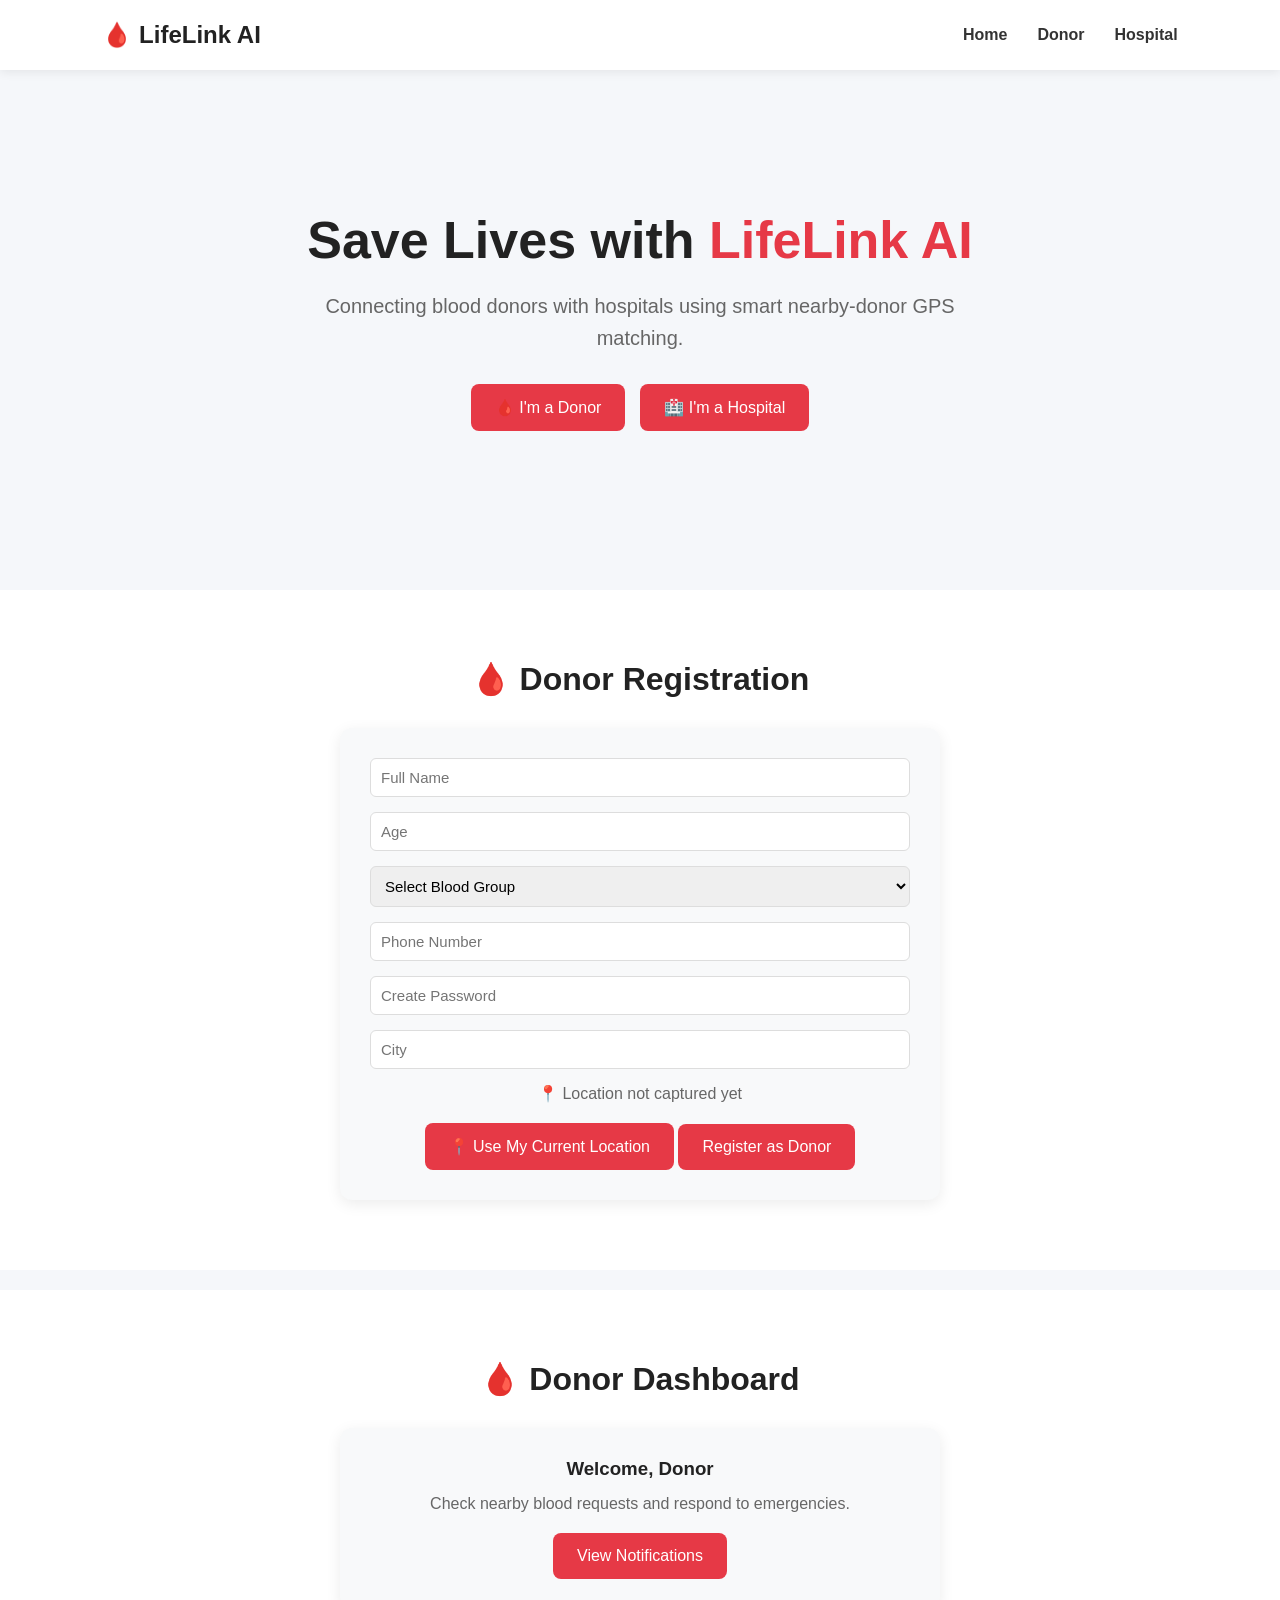
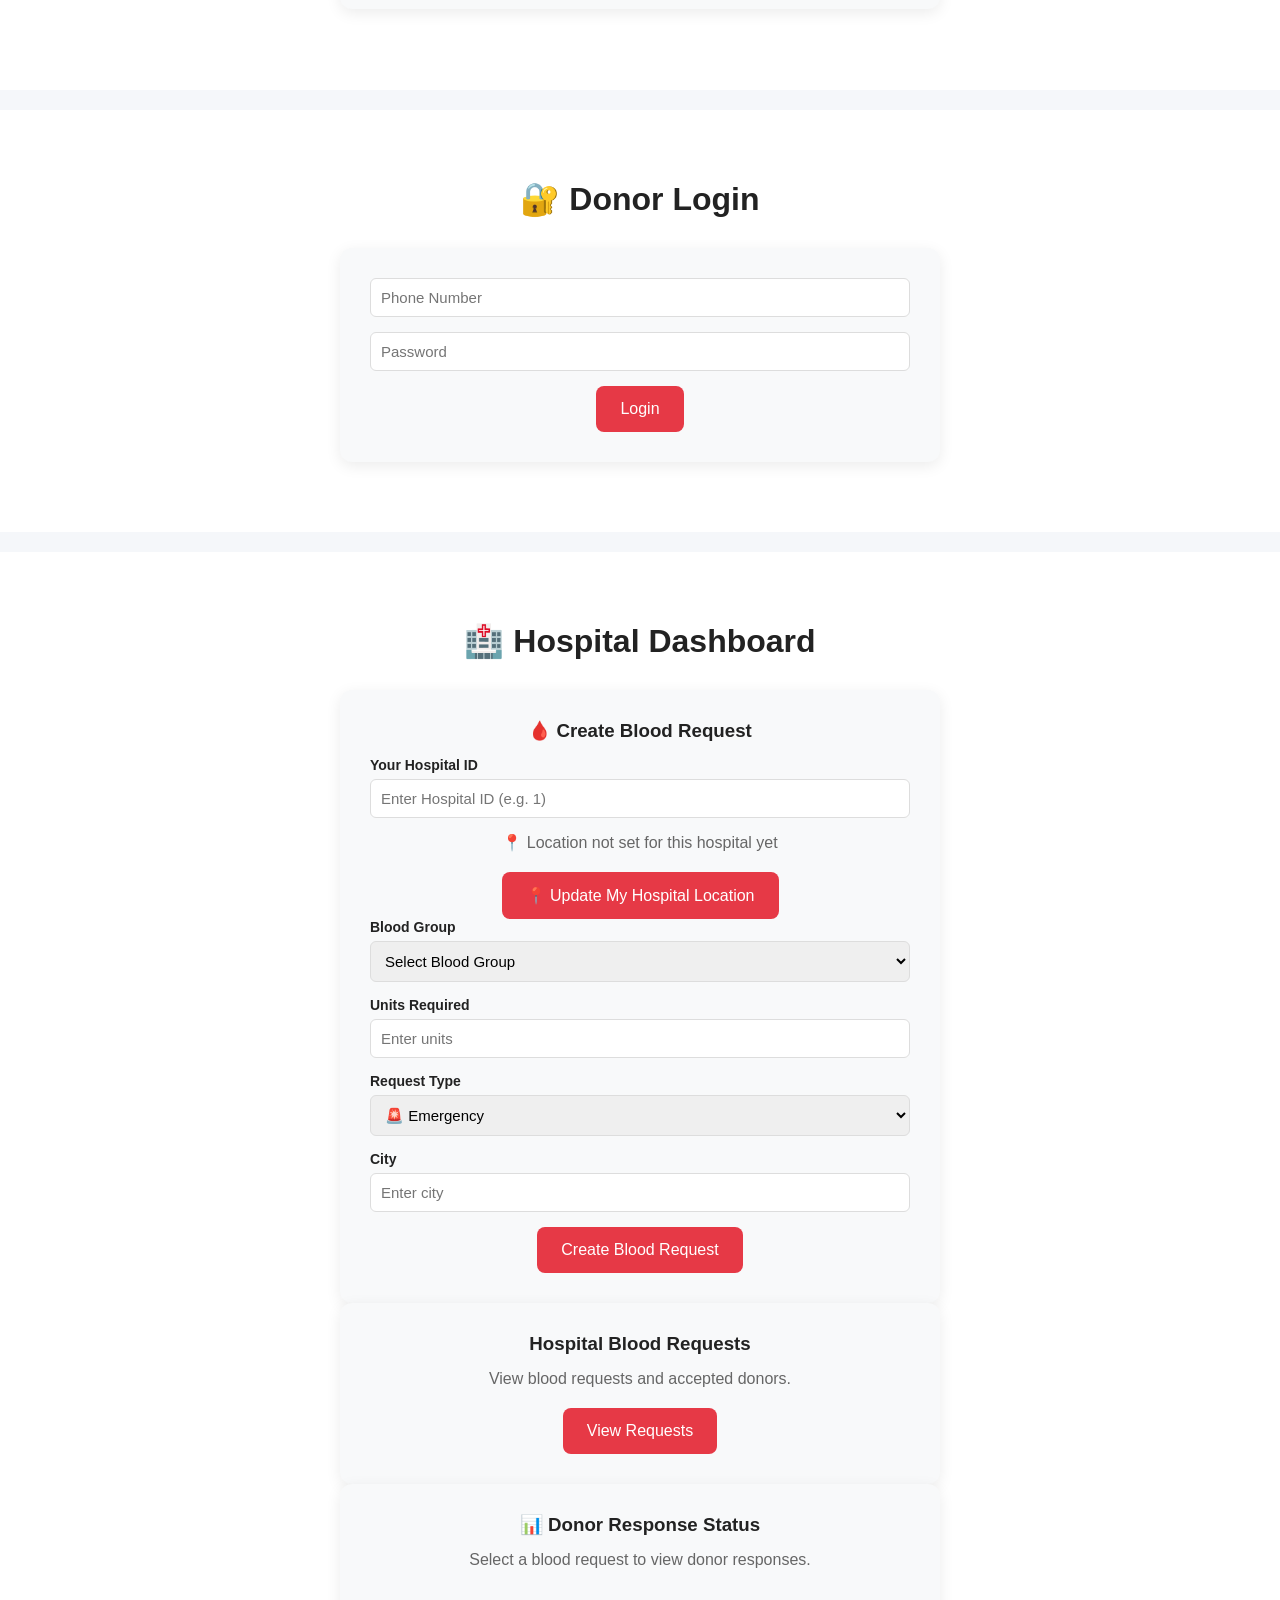
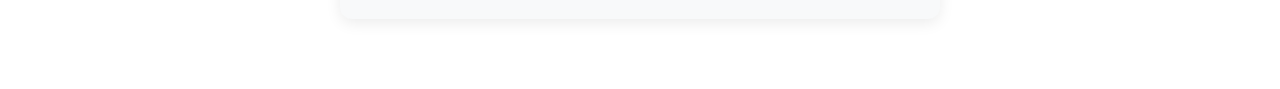
==== frontend/index.html @ 97e9251c "Initial commit - LifeLink AI" ====
<!DOCTYPE html>
<html lang="en">

<head>

    <meta charset="UTF-8">

    <meta
        name="viewport"
        content="width=device-width, initial-scale=1.0"
    >

    <title>LifeLink AI</title>

    <link
        rel="stylesheet"
        href="style.css"
    >

</head>


<body>


<nav class="navbar">

    <div class="logo">
        🩸 LifeLink AI
    </div>

    <div class="nav-links">

        <a href="#home">
            Home
        </a>

        <a href="#donor">
            Donor
        </a>

        <a href="#hospital">
            Hospital
        </a>

    </div>

</nav>


<!-- HOME -->

<section id="home" class="hero">

    <div class="hero-content">

        <h1>
            Save Lives with
            <span>LifeLink AI</span>
        </h1>

        <p>
            Connecting blood donors with hospitals
            using smart nearby-donor GPS matching.
        </p>


        <div class="buttons">

            <button onclick="showDonor()">
                🩸 I'm a Donor
            </button>

            <button onclick="showHospital()">
                🏥 I'm a Hospital
            </button>

        </div>

    </div>

</section>



<!-- DONOR REGISTRATION -->

<section
    id="donor-register"
    class="dashboard"
>

    <h2>
        🩸 Donor Registration
    </h2>


    <div class="card">

        <input
            type="text"
            id="donor-name"
            placeholder="Full Name"
        >


        <input
            type="number"
            id="donor-age"
            placeholder="Age"
        >


        <select id="donor-blood-group">

            <option value="">
                Select Blood Group
            </option>

            <option value="A+">A+</option>
            <option value="A-">A-</option>

            <option value="B+">B+</option>
            <option value="B-">B-</option>

            <option value="O+">O+</option>
            <option value="O-">O-</option>

            <option value="AB+">AB+</option>
            <option value="AB-">AB-</option>

        </select>


        <input
            type="text"
            id="donor-phone"
            placeholder="Phone Number"
        >


        <!-- PASSWORD FIELD -->

        <input
            type="password"
            id="donor-password"
            placeholder="Create Password"
        >


        <input
            type="text"
            id="donor-city"
            placeholder="City"
        >


        <p id="donor-location-status">
            📍 Location not captured yet
        </p>


        <button
            type="button"
            onclick="captureDonorLocation()"
        >
            📍 Use My Current Location
        </button>


        <button onclick="registerDonor()">

            Register as Donor

        </button>

    </div>

</section>



<!-- DONOR DASHBOARD -->

<section
    id="donor"
    class="dashboard"
>

    <h2>
        🩸 Donor Dashboard
    </h2>


    <div class="card">

        <h3>
            Welcome, Donor
        </h3>


        <p>
            Check nearby blood requests
            and respond to emergencies.
        </p>


        <button onclick="getNotifications()">

            View Notifications

        </button>

    </div>


    <div id="donor-notifications"></div>

</section>



<!-- DONOR LOGIN -->

<section
    id="donor-login"
    class="dashboard"
>

    <h2>
        🔐 Donor Login
    </h2>


    <div class="card">

        <input
            type="text"
            id="login-phone"
            placeholder="Phone Number"
        >


        <input
            type="password"
            id="login-password"
            placeholder="Password"
        >


        <button onclick="donorLogin()">

            Login

        </button>

    </div>

</section>



<!-- HOSPITAL -->

<section
    id="hospital"
    class="dashboard"
>

    <h2>
        🏥 Hospital Dashboard
    </h2>


    <!-- CREATE BLOOD REQUEST -->

    <div class="card">

        <h3>
            🩸 Create Blood Request
        </h3>


        <label>
            Your Hospital ID
        </label>


        <input
            type="number"
            id="hospital-id"
            min="1"
            placeholder="Enter Hospital ID (e.g. 1)"
        >


        <p id="hospital-location-status">
            📍 Location not set for this hospital yet
        </p>


        <button
            type="button"
            onclick="updateHospitalLocation()"
        >
            📍 Update My Hospital Location
        </button>


        <label>
            Blood Group
        </label>


        <select id="blood-group">

            <option value="">
                Select Blood Group
            </option>

            <option value="A+">A+</option>
            <option value="A-">A-</option>

            <option value="B+">B+</option>
            <option value="B-">B-</option>

            <option value="AB+">AB+</option>
            <option value="AB-">AB-</option>

            <option value="O+">O+</option>
            <option value="O-">O-</option>

        </select>


        <label>
            Units Required
        </label>


        <input
            type="number"
            id="units-required"
            min="1"
            placeholder="Enter units"
        >
        <label>
            Request Type
        </label>

        <select id="request-type">
            <option value="emergency">🚨 Emergency</option>
            <option value="shortage">🩸 Blood Shortage</option>
        </select>


        <label>
            City
        </label>


        <input
            type="text"
            id="city"
            placeholder="Enter city"
        >


        <button onclick="createBloodRequest()">

            Create Blood Request

        </button>

    </div>



    <!-- EXISTING REQUESTS -->

    <div class="card">

        <h3>
            Hospital Blood Requests
        </h3>


        <p>
            View blood requests and
            accepted donors.
        </p>


        <button onclick="getHospitalRequests()">

            View Requests

        </button>

    </div>


    <div id="hospital-requests"></div>
    <div
    id="hospital-response-status"
    class="card"
   >

    <h3>
        📊 Donor Response Status
    </h3>

    <p id="response-status-message">
        Select a blood request to view donor responses.
    </p>

</div>

</section>



<script src="script.js"></script>

</body>

</html>
---- frontend/style.css ----
* {
    margin: 0;
    padding: 0;
    box-sizing: border-box;
}

body {
    font-family: Arial, sans-serif;
    background: #f5f7fa;
    color: #222;
}


/* Navbar */

.navbar {
    height: 70px;
    background: white;

    display: flex;
    align-items: center;
    justify-content: space-between;

    padding: 0 8%;

    box-shadow: 0 2px 10px rgba(0, 0, 0, 0.08);
}

.logo {
    font-size: 24px;
    font-weight: bold;
}

.nav-links {
    display: flex;
    gap: 30px;
}

.nav-links a {
    text-decoration: none;
    color: #333;
    font-weight: 600;
}


/* Hero */

.hero {
    min-height: 500px;

    display: flex;
    justify-content: center;
    align-items: center;

    text-align: center;

    padding: 40px;
}

.hero-content {
    max-width: 700px;
}

.hero h1 {
    font-size: 52px;
    margin-bottom: 20px;
}

.hero h1 span {
    color: #e63946;
}

.hero p {
    font-size: 20px;
    color: #666;

    line-height: 1.6;

    margin-bottom: 30px;
}


/* Buttons */

.buttons {
    display: flex;
    justify-content: center;
    gap: 15px;
}

button {
    border: none;

    padding: 14px 24px;

    border-radius: 8px;

    font-size: 16px;

    cursor: pointer;

    background: #e63946;
    color: white;
}

button:hover {
    opacity: 0.85;
}


/* Dashboard */

.dashboard {
    padding: 70px 8%;

    min-height: 400px;

    background: white;

    margin-top: 20px;
}

.dashboard h2 {
    text-align: center;

    font-size: 32px;

    margin-bottom: 30px;
}


/* Card */

.card {
    max-width: 600px;

    margin: auto;

    padding: 30px;

    background: #f8f9fa;

    border-radius: 12px;

    box-shadow: 0 4px 15px rgba(0, 0, 0, 0.08);

    text-align: center;
}

.card h3 {
    margin-bottom: 15px;
}

.card p {
    color: #666;

    margin-bottom: 20px;
}

.card label {
    display: block;
    text-align: left;
    font-size: 14px;
    font-weight: 600;
    margin-bottom: 6px;
}

.card input,
.card select {
    width: 100%;
    padding: 10px;
    margin-bottom: 15px;
    border: 1px solid #ddd;
    border-radius: 6px;
    font-size: 15px;
}


/* Responsive */

@media (max-width: 700px) {

    .navbar {
        padding: 0 20px;
    }

    .nav-links {
        gap: 10px;
    }

    .hero h1 {
        font-size: 38px;
    }

    .buttons {
        flex-direction: column;
    }

}
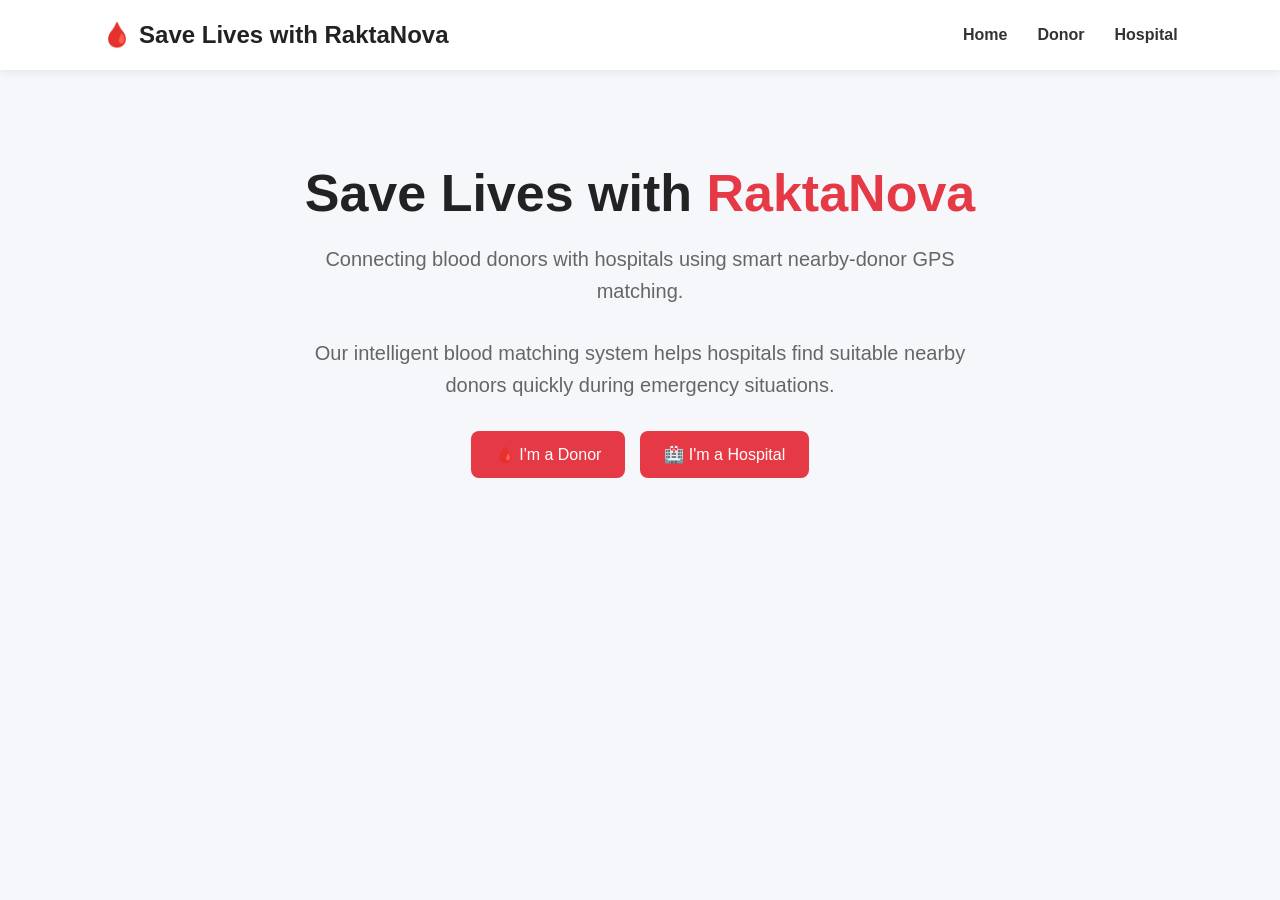
==== commit af339b74: "Update project to RaktaNova" ====
--- a/frontend/index.html
+++ b/frontend/index.html
@@ -10,7 +10,7 @@
         content="width=device-width, initial-scale=1.0"
     >
 
-    <title>LifeLink AI</title>
+    <title>RaktaNova</title>
 
     <link
         rel="stylesheet"
@@ -23,10 +23,14 @@
 <body>
 
 
+<!-- =========================
+     NAVBAR
+========================= -->
+
 <nav class="navbar">
 
     <div class="logo">
-        🩸 LifeLink AI
+        🩸 Save Lives with RaktaNova
     </div>
 
     <div class="nav-links">
@@ -35,11 +39,17 @@
             Home
         </a>
 
-        <a href="#donor">
+        <a
+            href="#"
+            onclick="showDonor(); return false;"
+        >
             Donor
         </a>
 
-        <a href="#hospital">
+        <a
+            href="#"
+            onclick="showHospital(); return false;"
+        >
             Hospital
         </a>
 
@@ -48,15 +58,20 @@
 </nav>
 
 
-<!-- HOME -->
-
-<section id="home" class="hero">
+<!-- =========================
+     HOME
+========================= -->
+
+<section
+    id="home"
+    class="hero"
+>
 
     <div class="hero-content">
 
         <h1>
             Save Lives with
-            <span>LifeLink AI</span>
+            <span>RaktaNova</span>
         </h1>
 
         <p>
@@ -64,14 +79,25 @@
             using smart nearby-donor GPS matching.
         </p>
 
+        <p>
+            Our intelligent blood matching system helps
+            hospitals find suitable nearby donors quickly
+            during emergency situations.
+        </p>
 
         <div class="buttons">
 
-            <button onclick="showDonor()">
+            <button
+                type="button"
+                onclick="showDonor()"
+            >
                 🩸 I'm a Donor
             </button>
 
-            <button onclick="showHospital()">
+            <button
+                type="button"
+                onclick="showHospital()"
+            >
                 🏥 I'm a Hospital
             </button>
 
@@ -82,19 +108,20 @@
 </section>
 
 
-
-<!-- DONOR REGISTRATION -->
+<!-- =========================
+     DONOR REGISTRATION
+========================= -->
 
 <section
     id="donor-register"
     class="dashboard"
+    style="display: none;"
 >
 
     <h2>
         🩸 Donor Registration
     </h2>
 
-
     <div class="card">
 
         <input
@@ -103,14 +130,12 @@
             placeholder="Full Name"
         >
 
-
         <input
             type="number"
             id="donor-age"
             placeholder="Age"
         >
 
-
         <select id="donor-blood-group">
 
             <option value="">
@@ -131,35 +156,28 @@
 
         </select>
 
-
         <input
             type="text"
             id="donor-phone"
             placeholder="Phone Number"
         >
 
-
-        <!-- PASSWORD FIELD -->
-
         <input
             type="password"
             id="donor-password"
             placeholder="Create Password"
         >
 
-
         <input
             type="text"
             id="donor-city"
             placeholder="City"
         >
 
-
         <p id="donor-location-status">
             📍 Location not captured yet
         </p>
 
-
         <button
             type="button"
             onclick="captureDonorLocation()"
@@ -167,11 +185,11 @@
             📍 Use My Current Location
         </button>
 
-
-        <button onclick="registerDonor()">
-
+        <button
+            type="button"
+            onclick="registerDonor()"
+        >
             Register as Donor
-
         </button>
 
     </div>
@@ -179,92 +197,93 @@
 </section>
 
 
-
-<!-- DONOR DASHBOARD -->
+<!-- =========================
+     DONOR LOGIN
+========================= -->
+
+<section
+    id="donor-login"
+    class="dashboard"
+    style="display: none;"
+>
+
+    <h2>
+        🔐 Donor Login
+    </h2>
+
+    <div class="card">
+
+        <input
+            type="text"
+            id="login-phone"
+            placeholder="Phone Number"
+        >
+
+        <input
+            type="password"
+            id="login-password"
+            placeholder="Password"
+        >
+
+        <button
+            type="button"
+            onclick="donorLogin()"
+        >
+            Login
+        </button>
+
+    </div>
+
+</section>
+
+
+<!-- =========================
+     DONOR DASHBOARD
+========================= -->
 
 <section
     id="donor"
     class="dashboard"
+    style="display: none;"
 >
 
     <h2>
         🩸 Donor Dashboard
     </h2>
 
-
     <div class="card">
 
         <h3>
             Welcome, Donor
         </h3>
 
-
         <p>
             Check nearby blood requests
             and respond to emergencies.
         </p>
 
-
-        <button onclick="getNotifications()">
-
+        <button
+            type="button"
+            onclick="getNotifications()"
+        >
             View Notifications
-
-        </button>
-
-    </div>
-
+        </button>
+
+    </div>
 
     <div id="donor-notifications"></div>
 
 </section>
 
 
-
-<!-- DONOR LOGIN -->
-
-<section
-    id="donor-login"
-    class="dashboard"
->
-
-    <h2>
-        🔐 Donor Login
-    </h2>
-
-
-    <div class="card">
-
-        <input
-            type="text"
-            id="login-phone"
-            placeholder="Phone Number"
-        >
-
-
-        <input
-            type="password"
-            id="login-password"
-            placeholder="Password"
-        >
-
-
-        <button onclick="donorLogin()">
-
-            Login
-
-        </button>
-
-    </div>
-
-</section>
-
-
-
-<!-- HOSPITAL -->
+<!-- =========================
+     HOSPITAL DASHBOARD
+========================= -->
 
 <section
     id="hospital"
     class="dashboard"
+    style="display: none;"
 >
 
     <h2>
@@ -280,11 +299,9 @@
             🩸 Create Blood Request
         </h3>
 
-
         <label>
             Your Hospital ID
         </label>
-
 
         <input
             type="number"
@@ -293,25 +310,21 @@
             placeholder="Enter Hospital ID (e.g. 1)"
         >
 
-
         <p id="hospital-location-status">
             📍 Location not set for this hospital yet
         </p>
 
-
         <button
             type="button"
             onclick="updateHospitalLocation()"
         >
             📍 Update My Hospital Location
         </button>
-
 
         <label>
             Blood Group
         </label>
 
-
         <select id="blood-group">
 
             <option value="">
@@ -332,11 +345,9 @@
 
         </select>
 
-
         <label>
             Units Required
         </label>
-
 
         <input
             type="number"
@@ -344,36 +355,41 @@
             min="1"
             placeholder="Enter units"
         >
+
         <label>
             Request Type
         </label>
 
         <select id="request-type">
-            <option value="emergency">🚨 Emergency</option>
-            <option value="shortage">🩸 Blood Shortage</option>
+
+            <option value="emergency">
+                🚨 Emergency
+            </option>
+
+            <option value="shortage">
+                🩸 Blood Shortage
+            </option>
+
         </select>
-
 
         <label>
             City
         </label>
 
-
         <input
             type="text"
             id="city"
             placeholder="Enter city"
         >
 
-
-        <button onclick="createBloodRequest()">
-
+        <button
+            type="button"
+            onclick="createBloodRequest()"
+        >
             Create Blood Request
-
-        </button>
-
-    </div>
-
+        </button>
+
+    </div>
 
 
     <!-- EXISTING REQUESTS -->
@@ -384,41 +400,47 @@
             Hospital Blood Requests
         </h3>
 
-
         <p>
             View blood requests and
             accepted donors.
         </p>
 
-
-        <button onclick="getHospitalRequests()">
-
+        <button
+            type="button"
+            onclick="getHospitalRequests()"
+        >
             View Requests
-
         </button>
 
     </div>
 
 
     <div id="hospital-requests"></div>
+
+
+    <!-- DONOR RESPONSE -->
+
     <div
-    id="hospital-response-status"
-    class="card"
-   >
-
-    <h3>
-        📊 Donor Response Status
-    </h3>
-
-    <p id="response-status-message">
-        Select a blood request to view donor responses.
-    </p>
-
-</div>
+        id="hospital-response-status"
+        class="card"
+    >
+
+        <h3>
+            📊 Donor Response Status
+        </h3>
+
+        <p id="response-status-message">
+            Select a blood request to view donor responses.
+        </p>
+
+    </div>
 
 </section>
 
 
+<!-- =========================
+     JAVASCRIPT
+========================= -->
 
 <script src="script.js"></script>
 
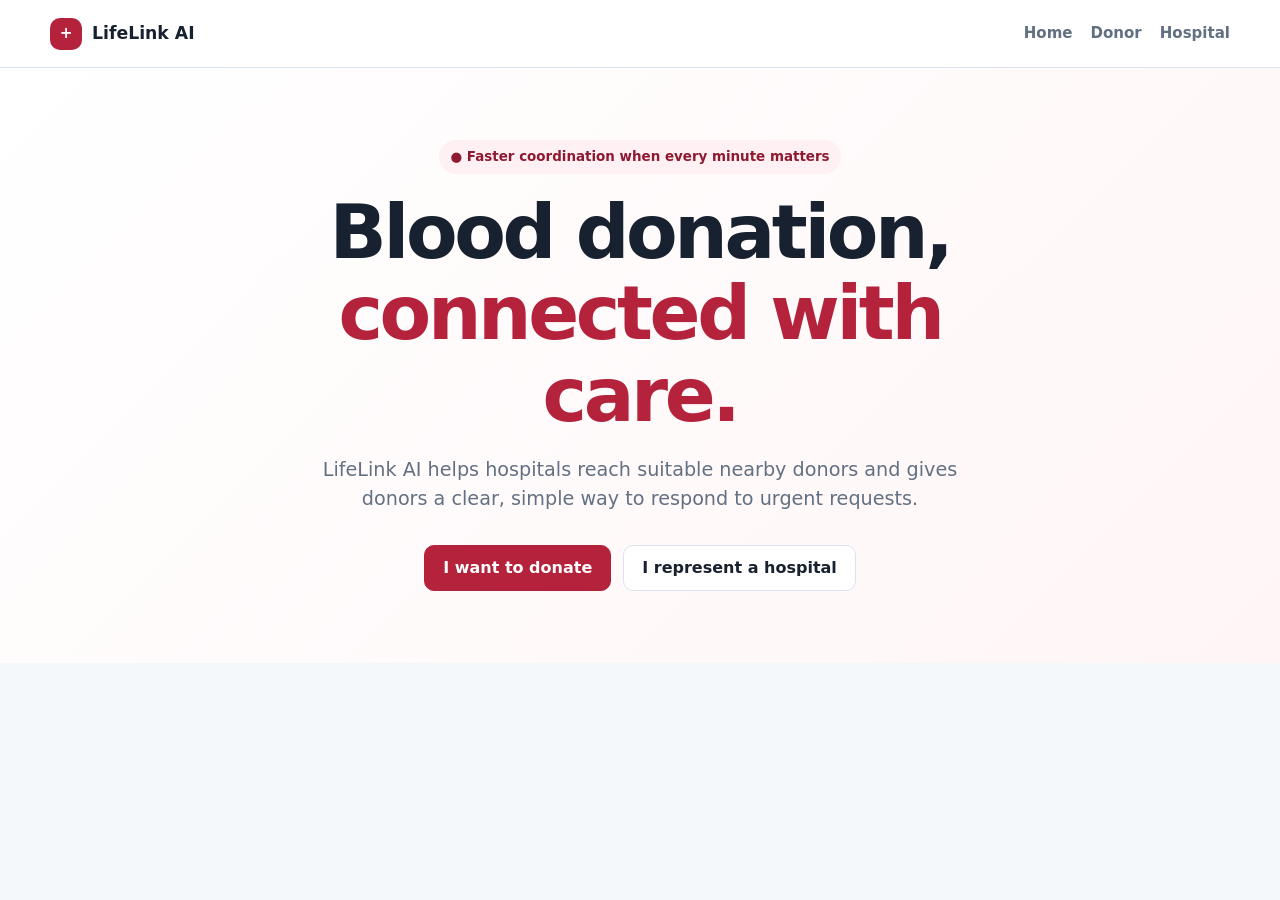
==== commit 7d3a04c4: "Redesign LifeLink frontend experience" ====
--- a/frontend/index.html
+++ b/frontend/index.html
@@ -1,449 +1,16 @@
-<!DOCTYPE html>
+<!doctype html>
 <html lang="en">
+<head><meta charset="UTF-8"><meta name="viewport" content="width=device-width, initial-scale=1.0"><title>LifeLink AI | Blood donor coordination</title><link rel="stylesheet" href="style.css"></head>
+<body>
+<nav class="navbar"><a class="logo" href="#home"><span class="brand-mark">+</span> LifeLink AI</a><div class="nav-links"><a href="#home">Home</a><a href="donor-login.html">Donor</a><a href="hospital-login.html">Hospital</a></div></nav>
+<main>
+<section id="home" class="hero"><div class="hero-content"><div class="eyebrow">● Faster coordination when every minute matters</div><h1>Blood donation, <span>connected with care.</span></h1><p>LifeLink AI helps hospitals reach suitable nearby donors and gives donors a clear, simple way to respond to urgent requests.</p><div class="buttons"><a href="donor-signup.html"><button type="button">I want to donate</button></a><a href="hospital-signup.html"><button type="button" class="button-secondary">I represent a hospital</button></a></div></div></section>
 
-<head>
+<section id="donor-register" class="dashboard" style="display:none"><div class="page-heading"><div class="eyebrow">Donor account</div><h2>Register as a donor</h2></div><div class="card"><div class="field-row"><div class="field"><label for="donor-name">Full name</label><input id="donor-name" type="text" placeholder="Enter your full name"></div><div class="field"><label for="donor-age">Age</label><input id="donor-age" type="number" placeholder="Enter your age"></div></div><div class="field-row"><div class="field"><label for="donor-blood-group">Blood group</label><select id="donor-blood-group"><option value="">Select blood group</option><option>A+</option><option>A-</option><option>B+</option><option>B-</option><option>AB+</option><option>AB-</option><option>O+</option><option>O-</option></select></div><div class="field"><label for="donor-phone">Phone number</label><input id="donor-phone" type="tel" placeholder="Enter phone number"></div></div><div class="field-row"><div class="field"><label for="donor-password">Password</label><input id="donor-password" type="password" placeholder="Create password"></div><div class="field"><label for="donor-city">City</label><input id="donor-city" type="text" placeholder="Enter city"></div></div><div class="location-box"><p id="donor-location-status">Location not captured yet.</p><button type="button" class="secondary" onclick="captureDonorLocation()">Use my current location</button></div><div class="form-actions"><button type="button" onclick="registerDonor()">Create donor account</button></div></div></section>
 
-    <meta charset="UTF-8">
+<section id="donor-login" class="dashboard" style="display:none"><div class="page-heading"><h2>Donor sign in</h2></div><div class="card"><label for="login-phone">Phone number</label><input id="login-phone" type="tel" placeholder="Enter phone number"><label for="login-password">Password</label><input id="login-password" type="password" placeholder="Enter password"><div class="form-actions"><button type="button" onclick="donorLogin()">Sign in</button></div></div></section>
 
-    <meta
-        name="viewport"
-        content="width=device-width, initial-scale=1.0"
-    >
+<section id="donor" class="dashboard" style="display:none"><div class="page-heading"><div class="eyebrow">Donor home</div><h2>Nearby blood requests</h2><p>Review requests and choose how you can help.</p></div><div class="card"><h3>Ready when a request arrives</h3><p>Keep notifications enabled to see nearby blood requests promptly.</p><div class="form-actions"><button type="button" onclick="getNotifications()">View requests</button></div></div><div id="donor-notifications"></div></section>
 
-    <title>RaktaNova</title>
-
-    <link
-        rel="stylesheet"
-        href="style.css"
-    >
-
-</head>
-
-
-<body>
-
-
-<!-- =========================
-     NAVBAR
-========================= -->
-
-<nav class="navbar">
-
-    <div class="logo">
-        🩸 Save Lives with RaktaNova
-    </div>
-
-    <div class="nav-links">
-
-        <a href="#home">
-            Home
-        </a>
-
-        <a
-            href="#"
-            onclick="showDonor(); return false;"
-        >
-            Donor
-        </a>
-
-        <a
-            href="#"
-            onclick="showHospital(); return false;"
-        >
-            Hospital
-        </a>
-
-    </div>
-
-</nav>
-
-
-<!-- =========================
-     HOME
-========================= -->
-
-<section
-    id="home"
-    class="hero"
->
-
-    <div class="hero-content">
-
-        <h1>
-            Save Lives with
-            <span>RaktaNova</span>
-        </h1>
-
-        <p>
-            Connecting blood donors with hospitals
-            using smart nearby-donor GPS matching.
-        </p>
-
-        <p>
-            Our intelligent blood matching system helps
-            hospitals find suitable nearby donors quickly
-            during emergency situations.
-        </p>
-
-        <div class="buttons">
-
-            <button
-                type="button"
-                onclick="showDonor()"
-            >
-                🩸 I'm a Donor
-            </button>
-
-            <button
-                type="button"
-                onclick="showHospital()"
-            >
-                🏥 I'm a Hospital
-            </button>
-
-        </div>
-
-    </div>
-
-</section>
-
-
-<!-- =========================
-     DONOR REGISTRATION
-========================= -->
-
-<section
-    id="donor-register"
-    class="dashboard"
-    style="display: none;"
->
-
-    <h2>
-        🩸 Donor Registration
-    </h2>
-
-    <div class="card">
-
-        <input
-            type="text"
-            id="donor-name"
-            placeholder="Full Name"
-        >
-
-        <input
-            type="number"
-            id="donor-age"
-            placeholder="Age"
-        >
-
-        <select id="donor-blood-group">
-
-            <option value="">
-                Select Blood Group
-            </option>
-
-            <option value="A+">A+</option>
-            <option value="A-">A-</option>
-
-            <option value="B+">B+</option>
-            <option value="B-">B-</option>
-
-            <option value="O+">O+</option>
-            <option value="O-">O-</option>
-
-            <option value="AB+">AB+</option>
-            <option value="AB-">AB-</option>
-
-        </select>
-
-        <input
-            type="text"
-            id="donor-phone"
-            placeholder="Phone Number"
-        >
-
-        <input
-            type="password"
-            id="donor-password"
-            placeholder="Create Password"
-        >
-
-        <input
-            type="text"
-            id="donor-city"
-            placeholder="City"
-        >
-
-        <p id="donor-location-status">
-            📍 Location not captured yet
-        </p>
-
-        <button
-            type="button"
-            onclick="captureDonorLocation()"
-        >
-            📍 Use My Current Location
-        </button>
-
-        <button
-            type="button"
-            onclick="registerDonor()"
-        >
-            Register as Donor
-        </button>
-
-    </div>
-
-</section>
-
-
-<!-- =========================
-     DONOR LOGIN
-========================= -->
-
-<section
-    id="donor-login"
-    class="dashboard"
-    style="display: none;"
->
-
-    <h2>
-        🔐 Donor Login
-    </h2>
-
-    <div class="card">
-
-        <input
-            type="text"
-            id="login-phone"
-            placeholder="Phone Number"
-        >
-
-        <input
-            type="password"
-            id="login-password"
-            placeholder="Password"
-        >
-
-        <button
-            type="button"
-            onclick="donorLogin()"
-        >
-            Login
-        </button>
-
-    </div>
-
-</section>
-
-
-<!-- =========================
-     DONOR DASHBOARD
-========================= -->
-
-<section
-    id="donor"
-    class="dashboard"
-    style="display: none;"
->
-
-    <h2>
-        🩸 Donor Dashboard
-    </h2>
-
-    <div class="card">
-
-        <h3>
-            Welcome, Donor
-        </h3>
-
-        <p>
-            Check nearby blood requests
-            and respond to emergencies.
-        </p>
-
-        <button
-            type="button"
-            onclick="getNotifications()"
-        >
-            View Notifications
-        </button>
-
-    </div>
-
-    <div id="donor-notifications"></div>
-
-</section>
-
-
-<!-- =========================
-     HOSPITAL DASHBOARD
-========================= -->
-
-<section
-    id="hospital"
-    class="dashboard"
-    style="display: none;"
->
-
-    <h2>
-        🏥 Hospital Dashboard
-    </h2>
-
-
-    <!-- CREATE BLOOD REQUEST -->
-
-    <div class="card">
-
-        <h3>
-            🩸 Create Blood Request
-        </h3>
-
-        <label>
-            Your Hospital ID
-        </label>
-
-        <input
-            type="number"
-            id="hospital-id"
-            min="1"
-            placeholder="Enter Hospital ID (e.g. 1)"
-        >
-
-        <p id="hospital-location-status">
-            📍 Location not set for this hospital yet
-        </p>
-
-        <button
-            type="button"
-            onclick="updateHospitalLocation()"
-        >
-            📍 Update My Hospital Location
-        </button>
-
-        <label>
-            Blood Group
-        </label>
-
-        <select id="blood-group">
-
-            <option value="">
-                Select Blood Group
-            </option>
-
-            <option value="A+">A+</option>
-            <option value="A-">A-</option>
-
-            <option value="B+">B+</option>
-            <option value="B-">B-</option>
-
-            <option value="AB+">AB+</option>
-            <option value="AB-">AB-</option>
-
-            <option value="O+">O+</option>
-            <option value="O-">O-</option>
-
-        </select>
-
-        <label>
-            Units Required
-        </label>
-
-        <input
-            type="number"
-            id="units-required"
-            min="1"
-            placeholder="Enter units"
-        >
-
-        <label>
-            Request Type
-        </label>
-
-        <select id="request-type">
-
-            <option value="emergency">
-                🚨 Emergency
-            </option>
-
-            <option value="shortage">
-                🩸 Blood Shortage
-            </option>
-
-        </select>
-
-        <label>
-            City
-        </label>
-
-        <input
-            type="text"
-            id="city"
-            placeholder="Enter city"
-        >
-
-        <button
-            type="button"
-            onclick="createBloodRequest()"
-        >
-            Create Blood Request
-        </button>
-
-    </div>
-
-
-    <!-- EXISTING REQUESTS -->
-
-    <div class="card">
-
-        <h3>
-            Hospital Blood Requests
-        </h3>
-
-        <p>
-            View blood requests and
-            accepted donors.
-        </p>
-
-        <button
-            type="button"
-            onclick="getHospitalRequests()"
-        >
-            View Requests
-        </button>
-
-    </div>
-
-
-    <div id="hospital-requests"></div>
-
-
-    <!-- DONOR RESPONSE -->
-
-    <div
-        id="hospital-response-status"
-        class="card"
-    >
-
-        <h3>
-            📊 Donor Response Status
-        </h3>
-
-        <p id="response-status-message">
-            Select a blood request to view donor responses.
-        </p>
-
-    </div>
-
-</section>
-
-
-<!-- =========================
-     JAVASCRIPT
-========================= -->
-
-<script src="script.js"></script>
-
-</body>
-
-</html>+<section id="hospital" class="dashboard" style="display:none"><div class="page-heading"><div class="eyebrow">Hospital workspace</div><h2>Create a blood request</h2></div><div class="dashboard-shell"><div class="card"><label for="hospital-id">Hospital ID</label><input id="hospital-id" type="number" min="1" placeholder="Enter hospital ID"><div id="hospital-location-status" class="location-status">Location not set for this hospital yet.</div><button type="button" class="secondary" onclick="updateHospitalLocation()">Update hospital location</button><label for="blood-group">Blood group</label><select id="blood-group"><option value="">Select blood group</option><option>A+</option><option>A-</option><option>B+</option><option>B-</option><option>AB+</option><option>AB-</option><option>O+</option><option>O-</option></select><label for="units-required">Units required</label><input id="units-required" type="number" min="1" placeholder="Enter units"><label for="request-type">Request type</label><select id="request-type"><option value="emergency">Emergency</option><option value="shortage">Blood shortage</option></select><label for="city">City</label><input id="city" type="text" placeholder="Enter city"><div class="form-actions"><button type="button" onclick="createBloodRequest()">Create blood request</button></div></div><aside><div class="card"><span class="status-pill">REQUEST TRACKING</span><h3>View active requests</h3><p>Review request status and donor responses.</p><button type="button" class="secondary" onclick="getHospitalRequests()">View blood requests</button></div><div id="hospital-response-status" class="card"><h3>Donor responses</h3><p id="response-status-message">Select a blood request to view donor responses.</p></div></aside></div><div id="hospital-requests"></div></section>
+</main><script src="script.js"></script></body></html>
--- a/frontend/style.css
+++ b/frontend/style.css
@@ -1,199 +1,44 @@
-* {
-    margin: 0;
-    padding: 0;
-    box-sizing: border-box;
+:root {
+    --ink: #18212f; --muted: #627083; --surface: #fff; --canvas: #f5f8fb;
+    --line: #dbe4ec; --primary: #b4233b; --primary-dark: #8f1930;
+    --primary-soft: #fff1f3; --success: #13795b; --success-soft: #e9f8f1;
+    --shadow: 0 12px 32px rgba(24,33,47,.08); --radius: 16px;
 }
-
-body {
-    font-family: Arial, sans-serif;
-    background: #f5f7fa;
-    color: #222;
-}
-
-
-/* Navbar */
-
-.navbar {
-    height: 70px;
-    background: white;
-
-    display: flex;
-    align-items: center;
-    justify-content: space-between;
-
-    padding: 0 8%;
-
-    box-shadow: 0 2px 10px rgba(0, 0, 0, 0.08);
-}
-
-.logo {
-    font-size: 24px;
-    font-weight: bold;
-}
-
-.nav-links {
-    display: flex;
-    gap: 30px;
-}
-
-.nav-links a {
-    text-decoration: none;
-    color: #333;
-    font-weight: 600;
-}
-
-
-/* Hero */
-
-.hero {
-    min-height: 500px;
-
-    display: flex;
-    justify-content: center;
-    align-items: center;
-
-    text-align: center;
-
-    padding: 40px;
-}
-
-.hero-content {
-    max-width: 700px;
-}
-
-.hero h1 {
-    font-size: 52px;
-    margin-bottom: 20px;
-}
-
-.hero h1 span {
-    color: #e63946;
-}
-
-.hero p {
-    font-size: 20px;
-    color: #666;
-
-    line-height: 1.6;
-
-    margin-bottom: 30px;
-}
-
-
-/* Buttons */
-
-.buttons {
-    display: flex;
-    justify-content: center;
-    gap: 15px;
-}
-
-button {
-    border: none;
-
-    padding: 14px 24px;
-
-    border-radius: 8px;
-
-    font-size: 16px;
-
-    cursor: pointer;
-
-    background: #e63946;
-    color: white;
-}
-
-button:hover {
-    opacity: 0.85;
-}
-
-
-/* Dashboard */
-
-.dashboard {
-    padding: 70px 8%;
-
-    min-height: 400px;
-
-    background: white;
-
-    margin-top: 20px;
-}
-
-.dashboard h2 {
-    text-align: center;
-
-    font-size: 32px;
-
-    margin-bottom: 30px;
-}
-
-
-/* Card */
-
-.card {
-    max-width: 600px;
-
-    margin: auto;
-
-    padding: 30px;
-
-    background: #f8f9fa;
-
-    border-radius: 12px;
-
-    box-shadow: 0 4px 15px rgba(0, 0, 0, 0.08);
-
-    text-align: center;
-}
-
-.card h3 {
-    margin-bottom: 15px;
-}
-
-.card p {
-    color: #666;
-
-    margin-bottom: 20px;
-}
-
-.card label {
-    display: block;
-    text-align: left;
-    font-size: 14px;
-    font-weight: 600;
-    margin-bottom: 6px;
-}
-
-.card input,
-.card select {
-    width: 100%;
-    padding: 10px;
-    margin-bottom: 15px;
-    border: 1px solid #ddd;
-    border-radius: 6px;
-    font-size: 15px;
-}
-
-
-/* Responsive */
-
-@media (max-width: 700px) {
-
-    .navbar {
-        padding: 0 20px;
-    }
-
-    .nav-links {
-        gap: 10px;
-    }
-
-    .hero h1 {
-        font-size: 38px;
-    }
-
-    .buttons {
-        flex-direction: column;
-    }
-
-}+* { box-sizing: border-box; }
+html { scroll-behavior: smooth; }
+body { margin: 0; min-width: 320px; font-family: Inter,ui-sans-serif,system-ui,-apple-system,"Segoe UI",sans-serif; color: var(--ink); background: var(--canvas); line-height: 1.5; }
+a { color: var(--primary); }
+button,input,select,textarea { font: inherit; }
+button { min-height: 44px; border: 1px solid var(--primary); border-radius: 10px; padding: 10px 18px; cursor: pointer; font-weight: 700; color: #fff; background: var(--primary); transition: background .18s ease,transform .18s ease; }
+button:hover { background: var(--primary-dark); border-color: var(--primary-dark); }
+button:active { transform: translateY(1px); }
+button:focus-visible,a:focus-visible,input:focus-visible,select:focus-visible,textarea:focus-visible { outline: 3px solid rgba(180,35,59,.28); outline-offset: 2px; }
+.navbar { min-height: 68px; padding: 12px max(20px,calc((100% - 1180px)/2)); display: flex; align-items: center; justify-content: space-between; gap: 20px; background: rgba(255,255,255,.96); border-bottom: 1px solid var(--line); }
+.logo { display: flex; align-items: center; gap: 10px; color: var(--ink); font-size: 1.08rem; font-weight: 800; text-decoration: none; }
+.brand-mark { display: inline-grid; place-items: center; width: 32px; height: 32px; border-radius: 10px; color: #fff; background: var(--primary); font-size: .95rem; }
+.nav-links { display: flex; align-items: center; gap: 18px; }
+.nav-links a { color: var(--muted); font-size: .94rem; font-weight: 700; text-decoration: none; }
+.nav-links a:hover { color: var(--primary); }
+.hero { min-height: 560px; display: grid; place-items: center; padding: 72px 24px; background: linear-gradient(135deg,#fff 0%,#fff5f6 100%); }
+.hero-content { width: min(100%,820px); text-align: center; }
+.eyebrow { display: inline-flex; gap: 8px; margin-bottom: 18px; padding: 7px 11px; border-radius: 99px; color: var(--primary-dark); background: var(--primary-soft); font-size: .84rem; font-weight: 800; }
+.hero h1,.page-heading h1,.page-heading h2 { margin: 0; letter-spacing: -.045em; line-height: 1.08; }
+.hero h1 { font-size: clamp(2.45rem,7vw,4.7rem); }.hero h1 span { color: var(--primary); }
+.hero p { max-width: 650px; margin: 20px auto 0; color: var(--muted); font-size: clamp(1rem,2.2vw,1.2rem); }
+.buttons,.action-row { display: flex; flex-wrap: wrap; gap: 12px; }.buttons { justify-content: center; margin-top: 32px; }
+.button-secondary,button.secondary { color: var(--ink); border-color: var(--line); background: #fff; }.button-secondary:hover,button.secondary:hover { background: #f4f7fa; border-color: #c6d1dc; }
+.dashboard,.dashboard-page,.auth-page { width: min(100%,1180px); margin: 0 auto; padding: 48px 24px 80px; }
+.auth-page { min-height: calc(100vh - 68px); display: grid; place-items: start center; padding-top: 64px; }.auth-wrap { width: min(100%,620px); }
+.page-heading,.dashboard-title,.page-title { margin-bottom: 28px; }.page-heading h1,.page-heading h2,.dashboard-title h2,.page-title h2 { font-size: clamp(2rem,4vw,2.85rem); }
+.page-heading p,.dashboard-title p,.page-title p { max-width: 660px; margin: 10px 0 0; color: var(--muted); }.page-title { text-align: center; }.page-title p { margin-left: auto; margin-right: auto; }
+.card,.auth-card,.profile-card,.feature-card { padding: clamp(20px,4vw,32px); border: 1px solid var(--line); border-radius: var(--radius); background: var(--surface); box-shadow: var(--shadow); }
+.card { max-width: 760px; margin: 20px auto; }.card h3,.auth-card h3,.feature-card h3 { margin: 0 0 8px; font-size: 1.25rem; }.card>p,.auth-card>p,.feature-card>p,.subtitle { color: var(--muted); }.auth-card h3,.auth-card .subtitle { text-align: center; }
+.field { margin-bottom: 18px; }.field-row { display: grid; grid-template-columns: repeat(2,minmax(0,1fr)); gap: 0 16px; }
+label { display: block; margin: 16px 0 7px; color: #344154; font-size: .9rem; font-weight: 750; }.field label { margin-top: 0; }
+input,select,textarea { width: 100%; min-height: 46px; padding: 11px 12px; border: 1px solid #bdcad5; border-radius: 9px; color: var(--ink); background: #fff; }textarea { min-height: 94px; resize: vertical; }input::placeholder,textarea::placeholder { color: #8290a0; }input:focus,select:focus,textarea:focus { border-color: var(--primary); outline: 0; box-shadow: 0 0 0 3px rgba(180,35,59,.12); }
+.form-actions { display: flex; gap: 12px; margin-top: 24px; }.form-actions button { flex: 1; }.message { min-height: 24px; margin-top: 16px; text-align: center; font-size: .94rem; font-weight: 700; }.auth-footer { margin-top: 22px; text-align: center; color: var(--muted); }
+.location-box,.location-status,.notice { margin: 20px 0; padding: 14px; border: 1px solid #f4c6ce; border-radius: 11px; color: #6e2735; background: var(--primary-soft); }.location-box p { margin: 0 0 12px; }
+.profile-grid,.notification-meta { display: grid; grid-template-columns: repeat(2,minmax(0,1fr)); gap: 12px; }.info-box,.notification-meta div { padding: 13px; border: 1px solid var(--line); border-radius: 11px; background: #f9fbfc; }.info-box small { display: block; margin-bottom: 4px; color: var(--muted); font-weight: 650; }.profile-head { display: flex; align-items: center; gap: 14px; margin-bottom: 20px; }.avatar { display: grid; place-items: center; flex: 0 0 auto; width: 56px; height: 56px; border-radius: 50%; color: var(--primary); background: var(--primary-soft); font-size: 1.4rem; }.profile-head h3,.profile-head p { margin: 0; }.profile-head p { color: var(--muted); }.feature-card { margin-top: 18px; }.feature-card>p { margin-top: 0; }
+.notification-card { margin: 14px 0; padding: 18px; border: 1px solid var(--line); border-left: 4px solid var(--primary); border-radius: 12px; background: #fff; box-shadow: 0 4px 14px rgba(24,33,47,.05); }.notification-card h3 { margin-top: 0; }.notification-actions { display: flex; gap: 10px; }.notification-actions button { flex: 1; }.empty-state { padding: 22px; border: 1px dashed #bdcad5; border-radius: 12px; text-align: center; color: var(--muted); background: #fff; }
+.dashboard-shell { display: grid; grid-template-columns: minmax(0,1.2fr) minmax(300px,.8fr); gap: 20px; align-items: start; }.dashboard-shell .card { max-width: none; margin: 0 0 20px; }.status-pill { display: inline-flex; padding: 5px 9px; border-radius: 99px; color: var(--success); background: var(--success-soft); font-size: .78rem; font-weight: 800; }.logout-btn { color: var(--ink)!important; background: #fff!important; border-color: var(--line)!important; }
+@media (max-width:720px) { .navbar { padding: 12px 18px; }.nav-links { gap: 12px; }.nav-links a { font-size: .86rem; }.hero { min-height: 500px; padding: 56px 20px; }.buttons,.buttons button,.action-row button,.form-actions { width: 100%; }.dashboard,.dashboard-page,.auth-page { padding: 32px 16px 56px; }.auth-page { padding-top: 38px; }.field-row,.profile-grid,.notification-meta,.dashboard-shell { grid-template-columns: 1fr; } }
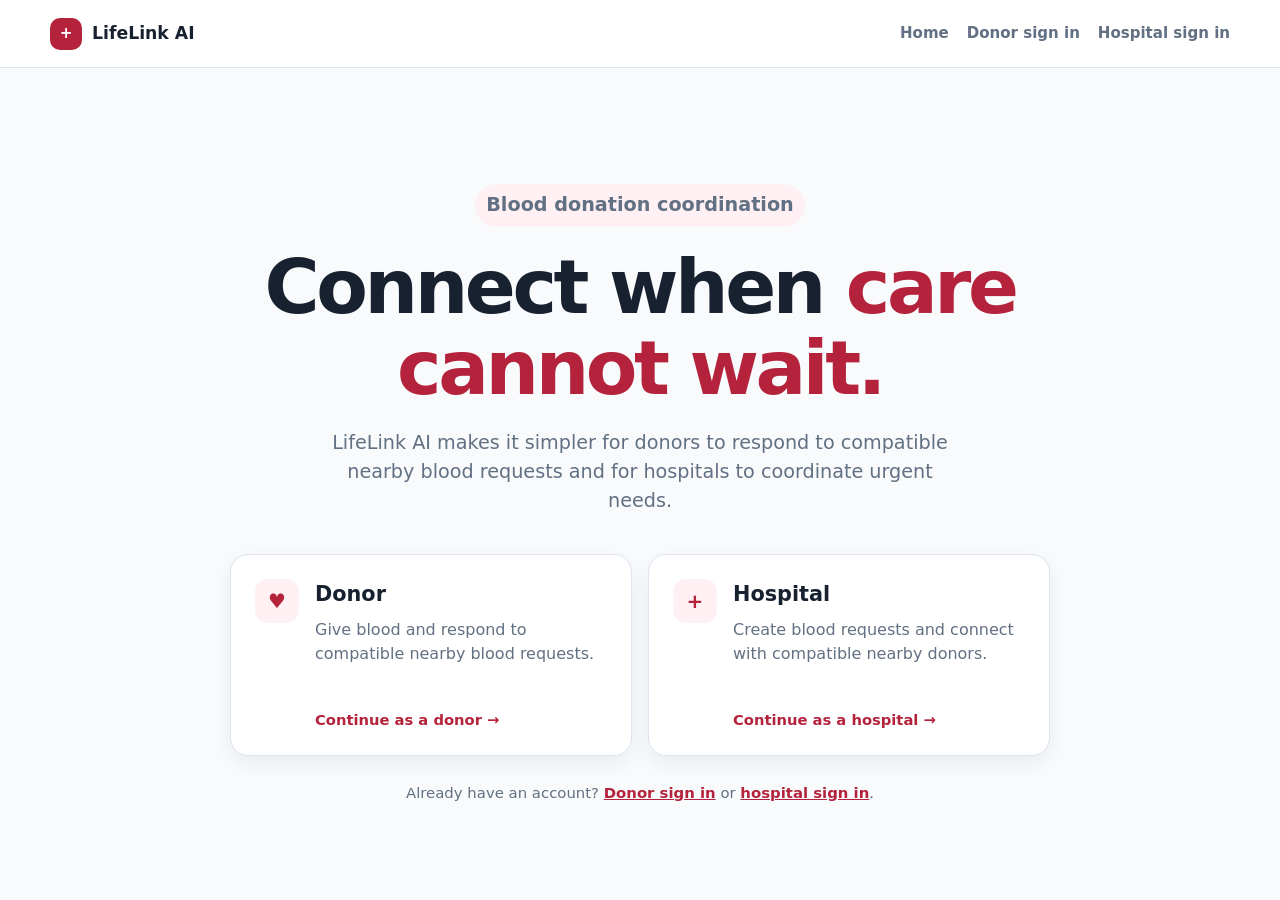
==== commit c7341050: "Redesign LifeLink frontend UI" ====
--- a/frontend/index.html
+++ b/frontend/index.html
@@ -2,9 +2,9 @@
 <html lang="en">
 <head><meta charset="UTF-8"><meta name="viewport" content="width=device-width, initial-scale=1.0"><title>LifeLink AI | Blood donor coordination</title><link rel="stylesheet" href="style.css"></head>
 <body>
-<nav class="navbar"><a class="logo" href="#home"><span class="brand-mark">+</span> LifeLink AI</a><div class="nav-links"><a href="#home">Home</a><a href="donor-login.html">Donor</a><a href="hospital-login.html">Hospital</a></div></nav>
+<nav class="navbar landing-nav" aria-label="Primary navigation"><a class="logo" href="#home"><span class="brand-mark" aria-hidden="true">+</span> LifeLink AI</a><div class="nav-links"><a href="#home" aria-current="page">Home</a><a href="donor-login.html">Donor sign in</a><a href="hospital-login.html">Hospital sign in</a></div></nav>
 <main>
-<section id="home" class="hero"><div class="hero-content"><div class="eyebrow">● Faster coordination when every minute matters</div><h1>Blood donation, <span>connected with care.</span></h1><p>LifeLink AI helps hospitals reach suitable nearby donors and gives donors a clear, simple way to respond to urgent requests.</p><div class="buttons"><a href="donor-signup.html"><button type="button">I want to donate</button></a><a href="hospital-signup.html"><button type="button" class="button-secondary">I represent a hospital</button></a></div></div></section>
+<section id="home" class="hero landing-hero" aria-labelledby="landing-title"><div class="hero-content"><p class="eyebrow">Blood donation coordination</p><h1 id="landing-title">Connect when <span>care cannot wait.</span></h1><p class="landing-intro">LifeLink AI makes it simpler for donors to respond to compatible nearby blood requests and for hospitals to coordinate urgent needs.</p><div class="role-grid" aria-label="Choose your LifeLink role"><a class="role-card" href="donor-signup.html" onclick="showDonor(); return false;"><span class="role-icon" aria-hidden="true">♥</span><span class="role-card-content"><strong>Donor</strong><span>Give blood and respond to compatible nearby blood requests.</span><span class="role-link">Continue as a donor <span aria-hidden="true">→</span></span></span></a><a class="role-card" href="hospital-login.html" onclick="showHospital(); return false;"><span class="role-icon" aria-hidden="true">+</span><span class="role-card-content"><strong>Hospital</strong><span>Create blood requests and connect with compatible nearby donors.</span><span class="role-link">Continue as a hospital <span aria-hidden="true">→</span></span></span></a></div><p class="landing-signin">Already have an account? <a href="donor-login.html">Donor sign in</a> or <a href="hospital-login.html">hospital sign in</a>.</p></div></section>
 
 <section id="donor-register" class="dashboard" style="display:none"><div class="page-heading"><div class="eyebrow">Donor account</div><h2>Register as a donor</h2></div><div class="card"><div class="field-row"><div class="field"><label for="donor-name">Full name</label><input id="donor-name" type="text" placeholder="Enter your full name"></div><div class="field"><label for="donor-age">Age</label><input id="donor-age" type="number" placeholder="Enter your age"></div></div><div class="field-row"><div class="field"><label for="donor-blood-group">Blood group</label><select id="donor-blood-group"><option value="">Select blood group</option><option>A+</option><option>A-</option><option>B+</option><option>B-</option><option>AB+</option><option>AB-</option><option>O+</option><option>O-</option></select></div><div class="field"><label for="donor-phone">Phone number</label><input id="donor-phone" type="tel" placeholder="Enter phone number"></div></div><div class="field-row"><div class="field"><label for="donor-password">Password</label><input id="donor-password" type="password" placeholder="Create password"></div><div class="field"><label for="donor-city">City</label><input id="donor-city" type="text" placeholder="Enter city"></div></div><div class="location-box"><p id="donor-location-status">Location not captured yet.</p><button type="button" class="secondary" onclick="captureDonorLocation()">Use my current location</button></div><div class="form-actions"><button type="button" onclick="registerDonor()">Create donor account</button></div></div></section>
 
--- a/frontend/style.css
+++ b/frontend/style.css
@@ -42,3 +42,140 @@
 .notification-card { margin: 14px 0; padding: 18px; border: 1px solid var(--line); border-left: 4px solid var(--primary); border-radius: 12px; background: #fff; box-shadow: 0 4px 14px rgba(24,33,47,.05); }.notification-card h3 { margin-top: 0; }.notification-actions { display: flex; gap: 10px; }.notification-actions button { flex: 1; }.empty-state { padding: 22px; border: 1px dashed #bdcad5; border-radius: 12px; text-align: center; color: var(--muted); background: #fff; }
 .dashboard-shell { display: grid; grid-template-columns: minmax(0,1.2fr) minmax(300px,.8fr); gap: 20px; align-items: start; }.dashboard-shell .card { max-width: none; margin: 0 0 20px; }.status-pill { display: inline-flex; padding: 5px 9px; border-radius: 99px; color: var(--success); background: var(--success-soft); font-size: .78rem; font-weight: 800; }.logout-btn { color: var(--ink)!important; background: #fff!important; border-color: var(--line)!important; }
 @media (max-width:720px) { .navbar { padding: 12px 18px; }.nav-links { gap: 12px; }.nav-links a { font-size: .86rem; }.hero { min-height: 500px; padding: 56px 20px; }.buttons,.buttons button,.action-row button,.form-actions { width: 100%; }.dashboard,.dashboard-page,.auth-page { padding: 32px 16px 56px; }.auth-page { padding-top: 38px; }.field-row,.profile-grid,.notification-meta,.dashboard-shell { grid-template-columns: 1fr; } }
+
+/* Landing role selection */
+.landing-nav { position: relative; z-index: 1; }
+.landing-hero { min-height: calc(100vh - 68px); padding: 72px 24px; background: #f8fafc; }
+.landing-hero .hero-content { max-width: 960px; }
+.landing-hero .eyebrow { margin-bottom: 20px; }
+.landing-intro { max-width: 680px; }
+.role-grid { display: grid; grid-template-columns: repeat(2, minmax(0, 1fr)); gap: 16px; margin: 38px auto 0; text-align: left; }
+.role-card { display: flex; gap: 16px; min-height: 202px; padding: 24px; border: 1px solid var(--line); border-radius: 18px; color: var(--ink); background: var(--surface); box-shadow: 0 8px 22px rgba(24,33,47,.06); text-decoration: none; transition: border-color .18s ease, box-shadow .18s ease, transform .18s ease; }
+.role-card:hover { border-color: #c48792; box-shadow: var(--shadow); transform: translateY(-2px); }
+.role-card:focus-visible { outline: 3px solid rgba(180,35,59,.28); outline-offset: 3px; }
+.role-icon { display: grid; place-items: center; flex: 0 0 auto; width: 44px; height: 44px; border-radius: 13px; color: var(--primary); background: var(--primary-soft); font-size: 1.25rem; font-weight: 800; }
+.role-card-content { display: flex; flex-direction: column; align-items: flex-start; gap: 8px; }
+.role-card-content strong { font-size: 1.3rem; }
+.role-card-content > span { color: var(--muted); }
+.role-link { margin-top: auto; color: var(--primary) !important; font-size: .92rem; font-weight: 800; }
+.landing-signin { margin-top: 26px !important; font-size: .93rem !important; }
+.landing-signin a { font-weight: 750; }
+@media (max-width:720px) { .landing-hero { min-height: calc(100vh - 64px); padding: 48px 18px 56px; }.landing-hero .hero-content { text-align: left; }.landing-hero p { margin-left: 0; }.role-grid { grid-template-columns: 1fr; margin-top: 30px; }.role-card { min-height: 172px; padding: 20px; }.landing-signin { text-align: center; } }
+
+/* Donor experience: compact first, then progressively wider layouts. */
+body:has(#donor-name) .auth-page,
+body:has(#donor-login-phone) .auth-page { padding: 32px 16px 56px; }
+body:has(#donor-name) .auth-wrap,
+body:has(#donor-login-phone) .auth-wrap { max-width: 680px; }
+body:has(#donor-name) .auth-card,
+body:has(#donor-login-phone) .auth-card { border-top: 4px solid var(--primary); }
+body:has(#donor-name) .location-box { display: grid; gap: 12px; }
+body:has(#donor-name) .location-box p { margin: 0; }
+
+body:has(#donor-welcome) { background: #f6f8fb; }
+body:has(#donor-welcome) .dashboard-page { max-width: 1240px; padding: 28px 16px 56px; }
+body:has(#donor-welcome) .page-heading { margin-bottom: 20px; }
+body:has(#donor-welcome) .page-heading h1 { font-size: clamp(2rem, 7vw, 3.5rem); }
+body:has(#donor-welcome) .profile-card,
+body:has(#donor-welcome) .feature-card { margin: 0 0 16px; box-shadow: 0 5px 18px rgba(24,33,47,.05); }
+body:has(#donor-welcome) .profile-card { border-top: 4px solid var(--primary); }
+body:has(#donor-welcome) .profile-head { align-items: flex-start; }
+body:has(#donor-welcome) .profile-grid { grid-template-columns: repeat(2, minmax(0, 1fr)); }
+body:has(#donor-welcome) .info-box strong { font-size: 1rem; overflow-wrap: anywhere; }
+body:has(#donor-welcome) .location-status { margin: 16px 0; }
+body:has(#donor-welcome) .action-row { display: grid; grid-template-columns: 1fr; }
+body:has(#donor-welcome) .action-row button { width: 100%; }
+body:has(#donor-welcome) #requests > h3 { margin-bottom: 6px; }
+body:has(#donor-welcome) #donor-notifications { margin-top: 20px; }
+body:has(#donor-welcome) .notification-card { position: relative; padding: 20px; border-left-width: 4px; }
+body:has(#donor-welcome) .notification-card[data-priority="emergency"] { border-left-color: var(--primary); }
+body:has(#donor-welcome) .notification-card[data-priority="shortage"] { border-left-color: #ad6a09; }
+body:has(#donor-welcome) .notification-card::before { display: inline-flex; margin-bottom: 12px; padding: 5px 8px; border-radius: 99px; color: #6e2735; background: var(--primary-soft); content: "Blood request"; font-size: .72rem; font-weight: 800; letter-spacing: .04em; text-transform: uppercase; }
+body:has(#donor-welcome) .notification-card[data-priority="emergency"]::before { content: "Emergency request"; }
+body:has(#donor-welcome) .notification-card[data-priority="shortage"]::before { color: #704000; background: #fff3dc; content: "Blood shortage"; }
+body:has(#donor-welcome) .notification-meta { grid-template-columns: repeat(2, minmax(0, 1fr)); }
+body:has(#donor-welcome) .notification-meta div { min-height: 72px; }
+body:has(#donor-welcome) .notification-actions { display: grid; grid-template-columns: 1fr 1fr; }
+body:has(#donor-welcome) .notification-actions button { min-width: 0; }
+
+@media (min-width: 640px) {
+    body:has(#donor-name) .auth-page,
+    body:has(#donor-login-phone) .auth-page { padding: 52px 24px 72px; }
+    body:has(#donor-welcome) .dashboard-page { padding: 44px 24px 72px; }
+    body:has(#donor-welcome) .action-row { grid-template-columns: repeat(2, minmax(0, 1fr)); }
+    body:has(#donor-welcome) .feature-card { padding: 28px; }
+}
+
+@media (min-width: 900px) {
+    body:has(#donor-welcome) .dashboard-page { display: grid; grid-template-columns: minmax(0, 1.05fr) minmax(360px, .95fr); gap: 20px; align-items: start; }
+    body:has(#donor-welcome) .page-heading,
+    body:has(#donor-welcome) #requests { grid-column: 1 / -1; }
+    body:has(#donor-welcome) .profile-card,
+    body:has(#donor-welcome) .feature-card { margin-bottom: 0; }
+    body:has(#donor-welcome) .profile-grid { grid-template-columns: repeat(2, minmax(0, 1fr)); }
+    body:has(#donor-welcome) .notification-meta { grid-template-columns: repeat(3, minmax(0, 1fr)); }
+    body:has(#donor-welcome) .notification-actions { max-width: 380px; }
+}
+
+/* Hospital experience: operational desktop layout with responsive fallbacks. */
+body:has(#hospital-name) .auth-page,
+body:has(#hospital-login-identifier) .auth-page { padding: 48px 24px 72px; }
+body:has(#hospital-name) .auth-wrap,
+body:has(#hospital-login-identifier) .auth-wrap { max-width: 760px; }
+body:has(#hospital-name) .auth-card,
+body:has(#hospital-login-identifier) .auth-card { border-top: 4px solid var(--primary); }
+
+body:has(#hospital-welcome) { background: #f4f7fa; }
+body:has(#hospital-welcome) .dashboard { max-width: 1360px; padding: 36px 24px 80px; }
+body:has(#hospital-welcome) .page-heading { display: flex; align-items: end; justify-content: space-between; gap: 24px; margin-bottom: 28px; }
+body:has(#hospital-welcome) .page-heading p { margin-bottom: 0; }
+body:has(#hospital-welcome) .dashboard-shell { grid-template-columns: minmax(0, 1.35fr) minmax(300px, .65fr); gap: 20px; }
+body:has(#hospital-welcome) .dashboard-shell > .card { border-top: 4px solid var(--primary); }
+body:has(#hospital-welcome) .dashboard-shell aside { display: grid; gap: 20px; }
+body:has(#hospital-welcome) .dashboard-shell aside .card { margin: 0; }
+body:has(#hospital-welcome) .status-pill { margin-bottom: 14px; }
+body:has(#hospital-welcome) .location-status { margin: 14px 0; }
+body:has(#hospital-welcome) #new-request > button.secondary { width: 100%; }
+body:has(#hospital-welcome) #requests { margin-top: 24px; }
+body:has(#hospital-welcome) #requests > button { margin-top: 12px; }
+body:has(#hospital-welcome) #hospital-requests { display: grid; gap: 12px; margin-top: 18px; }
+body:has(#hospital-welcome) #hospital-requests .notification-card { position: relative; display: grid; grid-template-columns: minmax(0, 1fr); gap: 0; max-width: none; margin: 0; border-left-width: 4px; box-shadow: 0 4px 14px rgba(24,33,47,.04); }
+body:has(#hospital-welcome) #hospital-requests .notification-card::before { display: inline-flex; width: fit-content; margin-bottom: 12px; padding: 5px 8px; border-radius: 99px; color: #6e2735; background: var(--primary-soft); content: "Blood request"; font-size: .72rem; font-weight: 800; letter-spacing: .04em; text-transform: uppercase; }
+body:has(#hospital-welcome) #hospital-requests .notification-card[data-request-type="emergency"]::before { content: "Emergency"; }
+body:has(#hospital-welcome) #hospital-requests .notification-card[data-request-type="shortage"]::before { color: #704000; background: #fff3dc; content: "Blood shortage"; }
+body:has(#hospital-welcome) #hospital-requests .notification-card[data-request-status="accepted"] { border-left-color: var(--success); }
+body:has(#hospital-welcome) .accepted-donor { margin: 12px 0 0; padding: 12px; border-radius: 10px; color: #176747; background: var(--success-soft); }
+
+@media (max-width: 760px) {
+    body:has(#hospital-name) .auth-page,
+    body:has(#hospital-login-identifier) .auth-page { padding: 32px 16px 56px; }
+    body:has(#hospital-welcome) .dashboard { padding: 28px 16px 56px; }
+    body:has(#hospital-welcome) .page-heading { display: block; }
+    body:has(#hospital-welcome) .dashboard-shell { grid-template-columns: 1fr; }
+    body:has(#hospital-welcome) .dashboard-shell > .card { margin-bottom: 16px; }
+    body:has(#hospital-welcome) #requests > button { width: 100%; }
+}
+
+@media (min-width: 1080px) {
+    body:has(#hospital-welcome) #hospital-requests .notification-card { grid-template-columns: minmax(220px, .7fr) repeat(4, minmax(0, 1fr)); column-gap: 20px; align-items: start; }
+    body:has(#hospital-welcome) #hospital-requests .notification-card::before,
+    body:has(#hospital-welcome) #hospital-requests .notification-card h3 { grid-column: 1 / -1; }
+    body:has(#hospital-welcome) #hospital-requests .notification-card .accepted-donor { grid-column: 1 / -1; }
+}
+
+/* Hospital application shell: sidebar on wide screens, compact navigation below. */
+body:has(#hospital-welcome) .hospital-sidebar .nav-links { gap: 8px; }
+@media (min-width: 980px) {
+    body:has(#hospital-welcome) .hospital-sidebar { position: fixed; inset: 0 auto 0 0; width: 240px; min-height: 100vh; padding: 28px 18px; flex-direction: column; align-items: stretch; justify-content: flex-start; border-right: 1px solid var(--line); border-bottom: 0; }
+    body:has(#hospital-welcome) .hospital-sidebar .logo { margin-bottom: 28px; }
+    body:has(#hospital-welcome) .hospital-sidebar .nav-links { flex-direction: column; align-items: stretch; }
+    body:has(#hospital-welcome) .hospital-sidebar .nav-links a { padding: 10px 12px; border-radius: 9px; }
+    body:has(#hospital-welcome) .hospital-sidebar .nav-links a:hover { background: var(--primary-soft); }
+    body:has(#hospital-welcome) .hospital-sidebar .nav-links a:last-child { margin-top: 16px; color: #6b3340; }
+    body:has(#hospital-welcome) .dashboard { width: min(calc(100% - 240px), 1400px); max-width: none; margin: 0 0 0 240px; padding: 52px 40px 80px; }
+}
+@media (max-width: 979px) {
+    body:has(#hospital-welcome) .hospital-sidebar { align-items: flex-start; }
+    body:has(#hospital-welcome) .hospital-sidebar .nav-links { width: 100%; overflow-x: auto; padding-bottom: 2px; }
+    body:has(#hospital-welcome) .hospital-sidebar .nav-links a { flex: 0 0 auto; }
+}
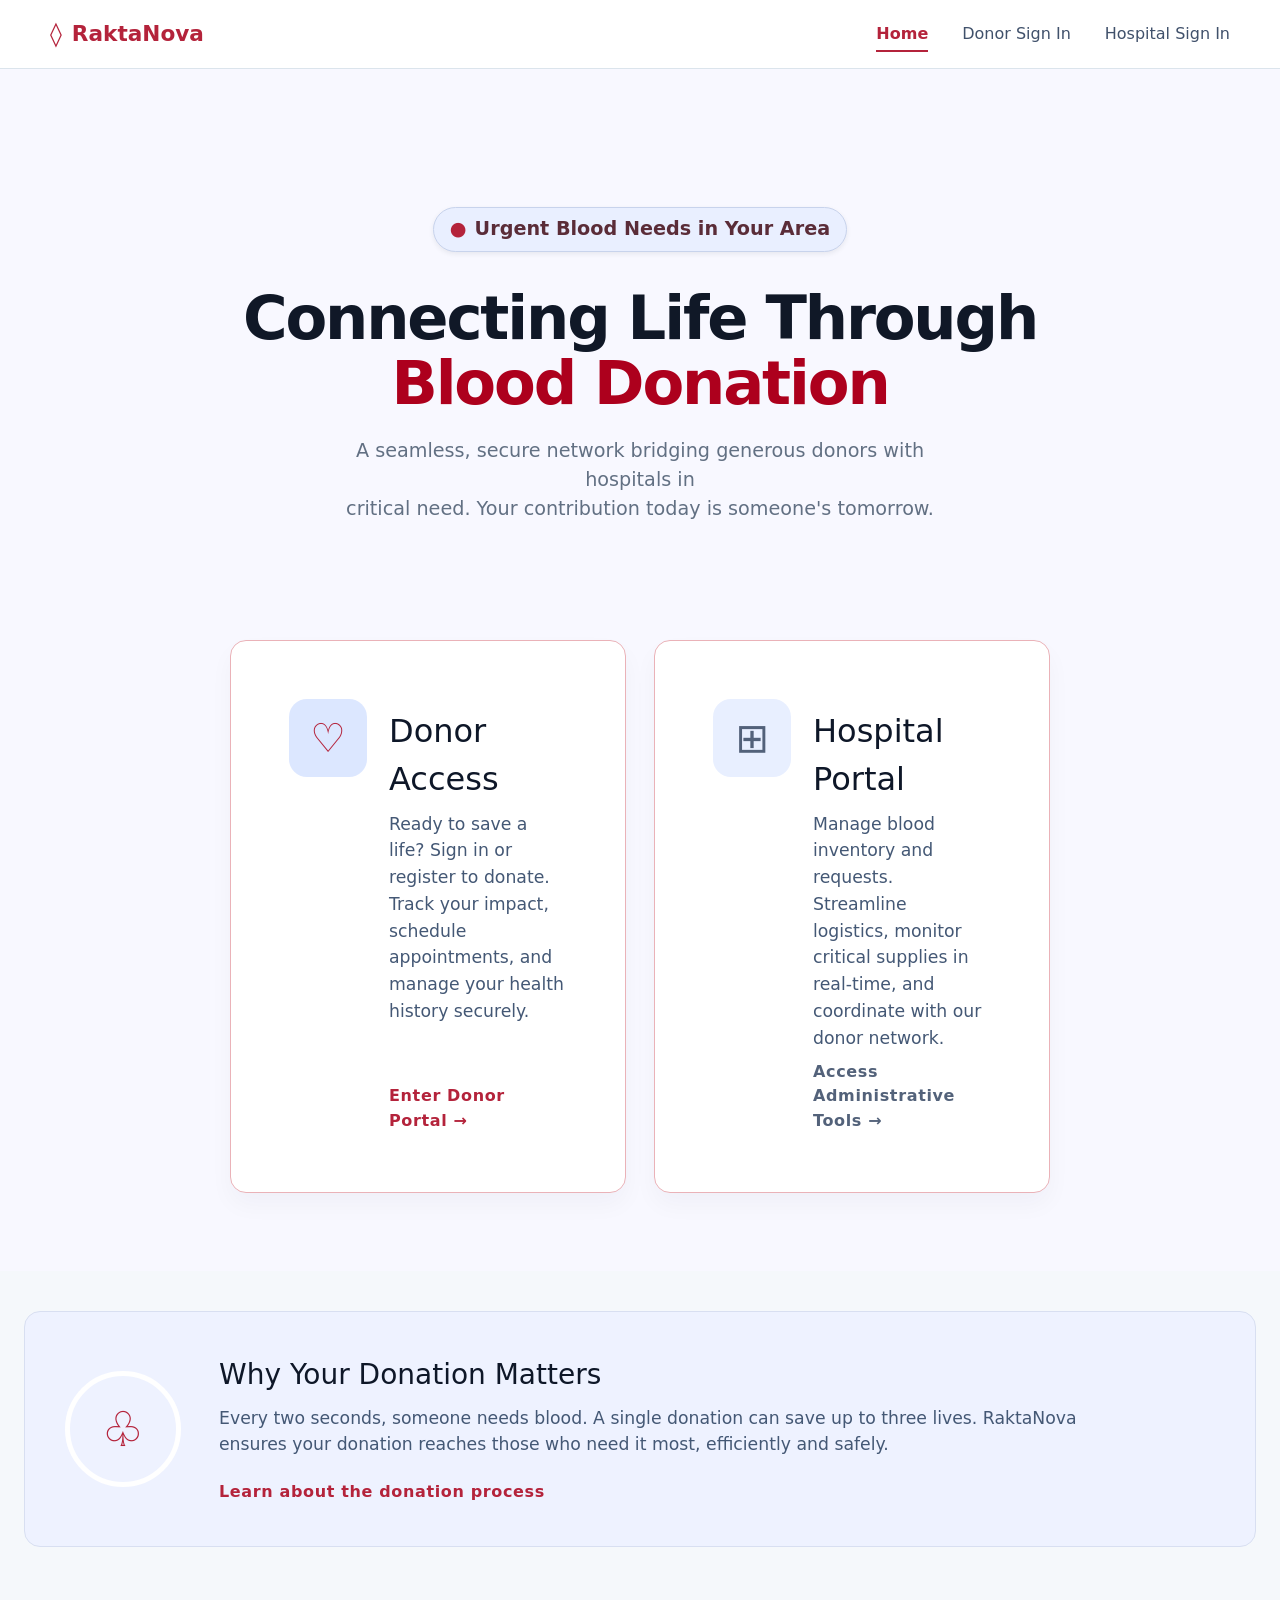
==== commit cae86429: "Update frontend and frontend tests" ====
--- a/frontend/index.html
+++ b/frontend/index.html
@@ -1,10 +1,12 @@
 <!doctype html>
 <html lang="en">
-<head><meta charset="UTF-8"><meta name="viewport" content="width=device-width, initial-scale=1.0"><title>LifeLink AI | Blood donor coordination</title><link rel="stylesheet" href="style.css"></head>
+<head><meta charset="UTF-8"><meta name="viewport" content="width=device-width, initial-scale=1.0"><title>RaktaNova | Blood donor coordination</title><link rel="stylesheet" href="style.css"></head>
 <body>
-<nav class="navbar landing-nav" aria-label="Primary navigation"><a class="logo" href="#home"><span class="brand-mark" aria-hidden="true">+</span> LifeLink AI</a><div class="nav-links"><a href="#home" aria-current="page">Home</a><a href="donor-login.html">Donor sign in</a><a href="hospital-login.html">Hospital sign in</a></div></nav>
+<nav class="navbar landing-nav" aria-label="Primary navigation"><a class="logo" href="#home"><span class="brand-mark" aria-hidden="true">◊</span> RaktaNova</a><div class="nav-links"><a href="#home" aria-current="page">Home</a><a href="donor-login.html">Donor Sign In</a><a href="hospital-login.html">Hospital Sign In</a></div></nav>
 <main>
-<section id="home" class="hero landing-hero" aria-labelledby="landing-title"><div class="hero-content"><p class="eyebrow">Blood donation coordination</p><h1 id="landing-title">Connect when <span>care cannot wait.</span></h1><p class="landing-intro">LifeLink AI makes it simpler for donors to respond to compatible nearby blood requests and for hospitals to coordinate urgent needs.</p><div class="role-grid" aria-label="Choose your LifeLink role"><a class="role-card" href="donor-signup.html" onclick="showDonor(); return false;"><span class="role-icon" aria-hidden="true">♥</span><span class="role-card-content"><strong>Donor</strong><span>Give blood and respond to compatible nearby blood requests.</span><span class="role-link">Continue as a donor <span aria-hidden="true">→</span></span></span></a><a class="role-card" href="hospital-login.html" onclick="showHospital(); return false;"><span class="role-icon" aria-hidden="true">+</span><span class="role-card-content"><strong>Hospital</strong><span>Create blood requests and connect with compatible nearby donors.</span><span class="role-link">Continue as a hospital <span aria-hidden="true">→</span></span></span></a></div><p class="landing-signin">Already have an account? <a href="donor-login.html">Donor sign in</a> or <a href="hospital-login.html">hospital sign in</a>.</p></div></section>
+<section id="home" class="hero landing-hero" aria-labelledby="landing-title"><div class="hero-content"><p class="eyebrow"><span aria-hidden="true">●</span> Urgent Blood Needs in Your Area</p><h1 id="landing-title">Connecting Life Through <span>Blood Donation</span></h1><p class="landing-intro">A seamless, secure network bridging generous donors with hospitals in<br class="desktop-break"> critical need. Your contribution today is someone's tomorrow.</p><div class="role-grid" aria-label="Choose your RaktaNova portal"><a class="role-card" href="donor-signup.html" onclick="showDonor(); return false;"><span class="role-icon" aria-hidden="true">♡</span><span class="role-card-content"><strong>Donor Access</strong><span>Ready to save a life? Sign in or register to donate.<br>Track your impact, schedule appointments, and<br>manage your health history securely.</span><span class="role-link">Enter Donor Portal <span aria-hidden="true">→</span></span></span></a><a class="role-card" href="hospital-login.html" onclick="showHospital(); return false;"><span class="role-icon hospital-icon" aria-hidden="true">⊞</span><span class="role-card-content"><strong>Hospital Portal</strong><span>Manage blood inventory and requests. Streamline<br>logistics, monitor critical supplies in real-time, and<br>coordinate with our donor network.</span><span class="role-link">Access Administrative Tools <span aria-hidden="true">→</span></span></span></a></div></div></section>
+
+<section class="impact-panel" aria-labelledby="impact-title"><div class="impact-icon" aria-hidden="true">♧</div><div><h2 id="impact-title">Why Your Donation Matters</h2><p>Every two seconds, someone needs blood. A single donation can save up to three lives. RaktaNova ensures your donation reaches those who need it most, efficiently and safely.</p><a href="#home">Learn about the donation process</a></div></section>
 
 <section id="donor-register" class="dashboard" style="display:none"><div class="page-heading"><div class="eyebrow">Donor account</div><h2>Register as a donor</h2></div><div class="card"><div class="field-row"><div class="field"><label for="donor-name">Full name</label><input id="donor-name" type="text" placeholder="Enter your full name"></div><div class="field"><label for="donor-age">Age</label><input id="donor-age" type="number" placeholder="Enter your age"></div></div><div class="field-row"><div class="field"><label for="donor-blood-group">Blood group</label><select id="donor-blood-group"><option value="">Select blood group</option><option>A+</option><option>A-</option><option>B+</option><option>B-</option><option>AB+</option><option>AB-</option><option>O+</option><option>O-</option></select></div><div class="field"><label for="donor-phone">Phone number</label><input id="donor-phone" type="tel" placeholder="Enter phone number"></div></div><div class="field-row"><div class="field"><label for="donor-password">Password</label><input id="donor-password" type="password" placeholder="Create password"></div><div class="field"><label for="donor-city">City</label><input id="donor-city" type="text" placeholder="Enter city"></div></div><div class="location-box"><p id="donor-location-status">Location not captured yet.</p><button type="button" class="secondary" onclick="captureDonorLocation()">Use my current location</button></div><div class="form-actions"><button type="button" onclick="registerDonor()">Create donor account</button></div></div></section>
 
@@ -12,5 +14,5 @@
 
 <section id="donor" class="dashboard" style="display:none"><div class="page-heading"><div class="eyebrow">Donor home</div><h2>Nearby blood requests</h2><p>Review requests and choose how you can help.</p></div><div class="card"><h3>Ready when a request arrives</h3><p>Keep notifications enabled to see nearby blood requests promptly.</p><div class="form-actions"><button type="button" onclick="getNotifications()">View requests</button></div></div><div id="donor-notifications"></div></section>
 
-<section id="hospital" class="dashboard" style="display:none"><div class="page-heading"><div class="eyebrow">Hospital workspace</div><h2>Create a blood request</h2></div><div class="dashboard-shell"><div class="card"><label for="hospital-id">Hospital ID</label><input id="hospital-id" type="number" min="1" placeholder="Enter hospital ID"><div id="hospital-location-status" class="location-status">Location not set for this hospital yet.</div><button type="button" class="secondary" onclick="updateHospitalLocation()">Update hospital location</button><label for="blood-group">Blood group</label><select id="blood-group"><option value="">Select blood group</option><option>A+</option><option>A-</option><option>B+</option><option>B-</option><option>AB+</option><option>AB-</option><option>O+</option><option>O-</option></select><label for="units-required">Units required</label><input id="units-required" type="number" min="1" placeholder="Enter units"><label for="request-type">Request type</label><select id="request-type"><option value="emergency">Emergency</option><option value="shortage">Blood shortage</option></select><label for="city">City</label><input id="city" type="text" placeholder="Enter city"><div class="form-actions"><button type="button" onclick="createBloodRequest()">Create blood request</button></div></div><aside><div class="card"><span class="status-pill">REQUEST TRACKING</span><h3>View active requests</h3><p>Review request status and donor responses.</p><button type="button" class="secondary" onclick="getHospitalRequests()">View blood requests</button></div><div id="hospital-response-status" class="card"><h3>Donor responses</h3><p id="response-status-message">Select a blood request to view donor responses.</p></div></aside></div><div id="hospital-requests"></div></section>
+<section id="hospital" class="dashboard" style="display:none"><div class="page-heading"><div class="eyebrow">Hospital workspace</div><h2>Create a blood request</h2></div><div class="dashboard-shell"><div class="card"><label for="hospital-id">Hospital ID</label><input id="hospital-id" type="number" min="1" placeholder="Enter hospital ID"><div id="hospital-location-status" class="location-status">Location not set for this hospital yet.</div><button type="button" class="secondary" onclick="updateHospitalLocation()">Update hospital location</button><label for="blood-group">Blood group</label><select id="blood-group"><option value="">Select blood group</option><option>A+</option><option>A-</option><option>B+</option><option>B-</option><option>AB+</option><option>AB-</option><option>O+</option><option>O-</option></select><label for="units-required">Units required</label><input id="units-required" type="number" min="1" placeholder="Enter units"><label for="request-type">Request type</label><select id="request-type"><option value="emergency">Emergency</option><option value="shortage">Blood shortage</option></select><label for="city">City</label><input id="city" type="text" placeholder="Enter city"><div class="form-actions"><button type="button" onclick="createBloodRequest()">Create blood request</button></div></div><aside><div class="card"><span class="status-pill">REQUEST TRACKING</span><h3>View active requests</h3><p>Review request status and donor responses.</p><button type="button" class="secondary" onclick="getHospitalRequests()">View blood requests</button></div></aside></div><div id="hospital-requests"></div></section>
 </main><script src="script.js"></script></body></html>
--- a/frontend/style.css
+++ b/frontend/style.css
@@ -19,6 +19,10 @@
 .nav-links { display: flex; align-items: center; gap: 18px; }
 .nav-links a { color: var(--muted); font-size: .94rem; font-weight: 700; text-decoration: none; }
 .nav-links a:hover { color: var(--primary); }
+body:has(#donor-welcome) .nav-links a[href="#"] { display: inline-flex; align-items: center; min-height: 44px; padding: 10px 18px; border: 1px solid var(--primary); border-radius: 10px; color: #fff; background: var(--primary); transition: background .18s ease,transform .18s ease; }
+body:has(#donor-welcome) .nav-links a[href="#"]:hover { color: #fff; background: var(--primary-dark); border-color: var(--primary-dark); }
+body:has(#hospital-welcome) .nav-links a[href="#"] { display: inline-flex; align-items: center; min-height: 44px; padding: 10px 18px; border: 1px solid var(--primary); border-radius: 10px; color: #fff; background: var(--primary); transition: background .18s ease,transform .18s ease; }
+body:has(#hospital-welcome) .nav-links a[href="#"]:hover { color: #fff; background: var(--primary-dark); border-color: var(--primary-dark); }
 .hero { min-height: 560px; display: grid; place-items: center; padding: 72px 24px; background: linear-gradient(135deg,#fff 0%,#fff5f6 100%); }
 .hero-content { width: min(100%,820px); text-align: center; }
 .eyebrow { display: inline-flex; gap: 8px; margin-bottom: 18px; padding: 7px 11px; border-radius: 99px; color: var(--primary-dark); background: var(--primary-soft); font-size: .84rem; font-weight: 800; }
@@ -45,22 +49,38 @@
 
 /* Landing role selection */
 .landing-nav { position: relative; z-index: 1; }
-.landing-hero { min-height: calc(100vh - 68px); padding: 72px 24px; background: #f8fafc; }
+.landing-nav .logo { color: var(--primary); font-size: 1.35rem; }
+.landing-nav .brand-mark { width: auto; height: auto; color: var(--primary); background: transparent; font-size: 1.5rem; }
+.landing-nav .nav-links { gap: 34px; margin-left: auto; }
+.landing-nav .nav-links a { display: inline-flex; position: relative; align-items: center; min-height: 44px; color: #40516b; font-size: 1rem; font-weight: 500; }
+.landing-nav .nav-links a[aria-current="page"] { color: var(--primary); font-weight: 700; }
+.landing-nav .nav-links a[aria-current="page"]::after { position: absolute; right: 0; bottom: 4px; left: 0; height: 2px; background: var(--primary); content: ""; }
+.landing-hero { min-height: auto; padding: 118px 24px 78px; background: #f8f8ff; }
 .landing-hero .hero-content { max-width: 960px; }
-.landing-hero .eyebrow { margin-bottom: 20px; }
-.landing-intro { max-width: 680px; }
-.role-grid { display: grid; grid-template-columns: repeat(2, minmax(0, 1fr)); gap: 16px; margin: 38px auto 0; text-align: left; }
-.role-card { display: flex; gap: 16px; min-height: 202px; padding: 24px; border: 1px solid var(--line); border-radius: 18px; color: var(--ink); background: var(--surface); box-shadow: 0 8px 22px rgba(24,33,47,.06); text-decoration: none; transition: border-color .18s ease, box-shadow .18s ease, transform .18s ease; }
+.landing-hero .eyebrow { margin-bottom: 34px; padding: 7px 16px; border: 1px solid #c8d3ec; color: #5a2c38; background: #e9efff; box-shadow: 0 2px 5px rgba(24,33,47,.08); }
+.landing-hero .eyebrow span { color: var(--primary); }
+.landing-hero h1 { color: #101827; font-size: clamp(2.4rem, 5vw, 3.8rem); letter-spacing: -.035em; }
+.landing-hero h1 span { color: #ad001d; }
+.landing-intro { max-width: 760px; margin-top: 28px; color: #445875; font-size: 1.18rem; line-height: 1.5; }
+.role-grid { display: grid; grid-template-columns: repeat(2, minmax(0, 1fr)); gap: 28px; margin: 116px auto 0; text-align: left; }
+.role-card { display: flex; gap: 22px; min-height: 478px; padding: 58px; border: 1px solid #eab2b8; border-radius: 16px; color: var(--ink); background: #fff; box-shadow: 0 12px 24px rgba(24,33,47,.035); text-decoration: none; transition: border-color .18s ease, box-shadow .18s ease, transform .18s ease; }
 .role-card:hover { border-color: #c48792; box-shadow: var(--shadow); transform: translateY(-2px); }
 .role-card:focus-visible { outline: 3px solid rgba(180,35,59,.28); outline-offset: 3px; }
-.role-icon { display: grid; place-items: center; flex: 0 0 auto; width: 44px; height: 44px; border-radius: 13px; color: var(--primary); background: var(--primary-soft); font-size: 1.25rem; font-weight: 800; }
+.role-icon { display: grid; place-items: center; flex: 0 0 auto; width: 78px; height: 78px; border-radius: 18px; color: var(--primary); background: #dce7ff; font-size: 2.5rem; font-weight: 400; }
+.role-icon.hospital-icon { color: #52617a; background: #e8efff; }
 .role-card-content { display: flex; flex-direction: column; align-items: flex-start; gap: 8px; }
-.role-card-content strong { font-size: 1.3rem; }
-.role-card-content > span { color: var(--muted); }
-.role-link { margin-top: auto; color: var(--primary) !important; font-size: .92rem; font-weight: 800; }
-.landing-signin { margin-top: 26px !important; font-size: .93rem !important; }
+.role-card-content strong { margin-top: 8px; color: #0e1728; font-size: 2rem; font-weight: 500; }
+.role-card-content > span { color: #445875; font-size: 1.08rem; line-height: 1.55; }
+.role-link { margin-top: auto; color: var(--primary) !important; font-size: 1rem !important; font-weight: 700 !important; letter-spacing: .04em; }
+.role-card:nth-child(2) .role-link { color: #53627a !important; }
+.landing-signin { display: none; }
+.impact-panel { display: flex; align-items: center; gap: 38px; width: min(calc(100% - 48px), 1256px); margin: 40px auto 116px; padding: 42px 40px; border: 1px solid #d8dff1; border-radius: 16px; background: #eef2ff; }
+.impact-icon { display: grid; place-items: center; flex: 0 0 auto; width: 116px; height: 116px; border: 5px solid #fff; border-radius: 50%; color: var(--primary); font-size: 3rem; }
+.impact-panel h2 { margin: 0 0 10px; color: #0e1728; font-size: 1.75rem; font-weight: 500; }
+.impact-panel p { max-width: 900px; margin: 0 0 22px; color: #445875; font-size: 1.08rem; }
+.impact-panel a { color: var(--primary); font-weight: 700; letter-spacing: .04em; text-decoration: none; }
 .landing-signin a { font-weight: 750; }
-@media (max-width:720px) { .landing-hero { min-height: calc(100vh - 64px); padding: 48px 18px 56px; }.landing-hero .hero-content { text-align: left; }.landing-hero p { margin-left: 0; }.role-grid { grid-template-columns: 1fr; margin-top: 30px; }.role-card { min-height: 172px; padding: 20px; }.landing-signin { text-align: center; } }
+@media (max-width:720px) { .landing-nav .nav-links { gap: 10px; }.landing-nav .nav-links a { min-height: 36px; font-size: .76rem; }.landing-hero { padding: 68px 18px 48px; }.landing-hero .hero-content { text-align: center; }.landing-hero p { margin-left: auto; margin-right: auto; }.desktop-break { display: none; }.role-grid { grid-template-columns: 1fr; gap: 16px; margin-top: 58px; }.role-card { min-height: 300px; padding: 28px; }.role-card-content strong { font-size: 1.65rem; }.role-card-content > span { font-size: 1rem; }.impact-panel { align-items: flex-start; flex-direction: column; width: calc(100% - 32px); margin: 24px auto 64px; padding: 28px 24px; gap: 22px; } }
 
 /* Donor experience: compact first, then progressively wider layouts. */
 body:has(#donor-name) .auth-page,
@@ -103,6 +123,10 @@
     body:has(#donor-login-phone) .auth-page { padding: 52px 24px 72px; }
     body:has(#donor-welcome) .dashboard-page { padding: 44px 24px 72px; }
     body:has(#donor-welcome) .action-row { grid-template-columns: repeat(2, minmax(0, 1fr)); }
+    body:has(#donor-welcome) .dashboard-page > .feature-card:not(#requests) .action-row { grid-template-columns: 1fr; justify-items: center; }
+    body:has(#donor-welcome) .dashboard-page > .feature-card:not(#requests) .action-row button { width: auto; }
+    body:has(#donor-welcome) #requests .action-row { grid-template-columns: 1fr; justify-items: center; }
+    body:has(#donor-welcome) #requests .action-row button { width: auto; }
     body:has(#donor-welcome) .feature-card { padding: 28px; }
 }
 
@@ -133,6 +157,8 @@
 body:has(#hospital-welcome) .dashboard-shell > .card { border-top: 4px solid var(--primary); }
 body:has(#hospital-welcome) .dashboard-shell aside { display: grid; gap: 20px; }
 body:has(#hospital-welcome) .dashboard-shell aside .card { margin: 0; }
+body:has(#hospital-welcome) #new-request .form-actions { justify-content: center; }
+body:has(#hospital-welcome) #new-request .form-actions button { flex: 0 0 auto; width: auto; }
 body:has(#hospital-welcome) .status-pill { margin-bottom: 14px; }
 body:has(#hospital-welcome) .location-status { margin: 14px 0; }
 body:has(#hospital-welcome) #new-request > button.secondary { width: 100%; }
@@ -163,19 +189,341 @@
     body:has(#hospital-welcome) #hospital-requests .notification-card .accepted-donor { grid-column: 1 / -1; }
 }
 
-/* Hospital application shell: sidebar on wide screens, compact navigation below. */
-body:has(#hospital-welcome) .hospital-sidebar .nav-links { gap: 8px; }
-@media (min-width: 980px) {
-    body:has(#hospital-welcome) .hospital-sidebar { position: fixed; inset: 0 auto 0 0; width: 240px; min-height: 100vh; padding: 28px 18px; flex-direction: column; align-items: stretch; justify-content: flex-start; border-right: 1px solid var(--line); border-bottom: 0; }
-    body:has(#hospital-welcome) .hospital-sidebar .logo { margin-bottom: 28px; }
-    body:has(#hospital-welcome) .hospital-sidebar .nav-links { flex-direction: column; align-items: stretch; }
-    body:has(#hospital-welcome) .hospital-sidebar .nav-links a { padding: 10px 12px; border-radius: 9px; }
-    body:has(#hospital-welcome) .hospital-sidebar .nav-links a:hover { background: var(--primary-soft); }
-    body:has(#hospital-welcome) .hospital-sidebar .nav-links a:last-child { margin-top: 16px; color: #6b3340; }
-    body:has(#hospital-welcome) .dashboard { width: min(calc(100% - 240px), 1400px); max-width: none; margin: 0 0 0 240px; padding: 52px 40px 80px; }
-}
-@media (max-width: 979px) {
-    body:has(#hospital-welcome) .hospital-sidebar { align-items: flex-start; }
-    body:has(#hospital-welcome) .hospital-sidebar .nav-links { width: 100%; overflow-x: auto; padding-bottom: 2px; }
-    body:has(#hospital-welcome) .hospital-sidebar .nav-links a { flex: 0 0 auto; }
-}
+/* Donor sign-up: focused, mobile-first registration flow. */
+body.donor-login-page { min-height: 100vh; background: #f9f9ff; }
+body.donor-login-page .login-header { display: flex; align-items: center; justify-content: space-between; min-height: 64px; padding: 12px max(20px,calc((100% - 1280px)/2)); border-bottom: 1px solid #e5bdbb; background: #f9f9ff; box-shadow: 0 2px 5px rgba(24,33,47,.04); }
+body.donor-login-page .login-header .logo { color: var(--primary); font-size: 1.35rem; }
+body.donor-login-page .login-header .brand-mark { width: auto; height: auto; color: var(--primary); background: transparent; font-size: 1.5rem; }
+body.donor-login-page .login-actions { display: flex; align-items: center; gap: 14px; }
+body.donor-login-page .login-actions a { color: #53617a; font-size: .95rem; font-weight: 600; text-decoration: none; }
+body.donor-login-page .login-actions a:hover { color: var(--primary); }
+body.donor-login-page .login-actions .login-signup { padding: 10px 20px; border-radius: 8px; color: #fff; background: #c8102e; }
+body.donor-login-page .login-actions .login-signup:hover { color: #fff; background: var(--primary-dark); }
+body.donor-login-page .login-main { position: relative; display: flex; align-items: center; justify-content: center; min-height: calc(100vh - 64px); overflow: hidden; padding: 48px 16px; background: #f9f9ff; }
+body.donor-login-page .login-main::before,
+body.donor-login-page .login-main::after { position: absolute; border-radius: 50%; content: ""; pointer-events: none; filter: blur(70px); }
+body.donor-login-page .login-main::before { top: -180px; right: -140px; width: 620px; height: 620px; background: rgba(217,227,251,.45); }
+body.donor-login-page .login-main::after { bottom: -250px; left: -160px; width: 520px; height: 520px; background: rgba(215,227,249,.35); }
+body.donor-login-page .login-card { position: relative; z-index: 1; width: min(100%, 480px); padding: 42px 34px 34px; border: 1px solid #d9dde8; border-radius: 12px; background: #fff; box-shadow: 0 8px 30px rgba(0,0,0,.04); }
+body.donor-login-page .login-intro { text-align: center; }
+body.donor-login-page .login-logo { display: grid; place-items: center; width: 54px; height: 54px; margin: 0 auto 16px; border-radius: 14px; color: var(--primary); background: #e9efff; font-size: 2rem; }
+body.donor-login-page .login-intro h1 { margin: 0 0 8px; color: #111c2d; font-size: clamp(2rem, 5vw, 2.5rem); line-height: 1.2; }
+body.donor-login-page .login-intro p,
+body.donor-login-page .login-helper { color: #53617a; }
+body.donor-login-page .login-intro p { margin: 0; }
+body.donor-login-page .login-divider { display: flex; align-items: center; gap: 12px; margin: 32px 0 18px; color: #53617a; font-size: .78rem; font-weight: 700; letter-spacing: .08em; text-transform: uppercase; }
+body.donor-login-page .login-divider::before,
+body.donor-login-page .login-divider::after { flex: 1; border-top: 1px solid #d9dde8; content: ""; }
+body.donor-login-page .login-helper { margin: 0 0 24px; text-align: center; font-size: .82rem; }
+body.donor-login-page .login-fields { display: grid; gap: 20px; }
+body.donor-login-page .login-field label { margin: 0 0 7px; color: #111c2d; font-size: .88rem; font-weight: 600; }
+body.donor-login-page .input-with-icon { position: relative; }
+body.donor-login-page .input-with-icon > span { position: absolute; top: 50%; left: 14px; z-index: 1; color: #53617a; font-size: 1.1rem; line-height: 1; transform: translateY(-50%); }
+body.donor-login-page .input-with-icon input { min-height: 50px; padding-left: 42px; border-color: #d9dde8; border-radius: 8px; background: #fff; }
+body.donor-login-page .input-with-icon input:focus { border-color: var(--primary); box-shadow: 0 0 0 4px rgba(158,0,31,.1); }
+body.donor-login-page .forgot-link { display: block; margin-top: 8px; color: var(--primary); font-size: .78rem; text-align: right; text-decoration: none; }
+body.donor-login-page .forgot-link:hover { text-decoration: underline; }
+body.donor-login-page .login-submit { margin-top: 28px; }
+body.donor-login-page .login-submit button { display: flex; align-items: center; justify-content: center; width: 100%; gap: 8px; min-height: 50px; }
+body.donor-login-page .login-card .message { margin-top: 16px; }
+body.donor-login-page .auth-footer { margin: 28px 0 0; color: #53617a; text-align: center; }
+body.donor-login-page .auth-footer a { color: var(--primary); font-weight: 600; }
+body:has(#donor-signup-message) { background: #f9f9ff; }
+body:has(#donor-signup-message) .signup-nav { min-height: 64px; padding: 12px max(20px,calc((100% - 1280px)/2)); background: #f9f9ff; border-bottom: 1px solid #e5bdbb; box-shadow: 0 2px 5px rgba(24,33,47,.04); }
+body:has(#donor-signup-message) .signup-nav .logo { color: var(--primary); font-size: 1.35rem; }
+body:has(#donor-signup-message) .signup-nav .brand-mark { width: auto; height: auto; color: var(--primary); background: transparent; font-size: 1.5rem; }
+body:has(#donor-signup-message) .cancel-link { display: inline-flex; align-items: center; gap: 6px; color: #53617a; font-size: .95rem; font-weight: 600; text-decoration: none; }
+body:has(#donor-signup-message) .cancel-link:hover { color: var(--primary); }
+body:has(#donor-signup-message) .auth-page { padding: 28px 16px 56px; background: #f8fafc; }
+body:has(#donor-signup-message) .auth-wrap { max-width: 760px; }
+body:has(#donor-signup-message) .auth-page { min-height: calc(100vh - 64px); padding: 48px 16px 64px; }
+body:has(#donor-signup-message) .auth-wrap { width: min(100%, 760px); }
+body:has(#donor-signup-message) .auth-card { position: relative; overflow: hidden; padding: 30px 22px; border: 1px solid #e5bdbb; border-radius: 12px; border-top: 1px solid #e5bdbb; background: #fff; box-shadow: 0 20px 40px -15px rgba(158,0,31,.08); }
+body:has(#donor-signup-message) .auth-card::before { position: absolute; top: -96px; right: -96px; width: 190px; height: 190px; border-radius: 50%; background: rgba(200,16,46,.08); content: ""; filter: blur(28px); pointer-events: none; }
+body:has(#donor-signup-message) .signup-heading { position: relative; z-index: 1; margin-bottom: 34px; }
+body:has(#donor-signup-message) .signup-heading h1 { margin: 0 0 10px; color: #111c2d; font-size: clamp(1.7rem, 5vw, 2rem); line-height: 1.25; }
+body:has(#donor-signup-message) .signup-heading p { margin: 0; color: #53617a; }
+body:has(#donor-signup-message) .field-row { position: relative; z-index: 1; }
+body:has(#donor-signup-message) .field-row { grid-template-columns: 1fr; gap: 0; }
+body:has(#donor-signup-message) .field { margin-bottom: 18px; }
+body:has(#donor-signup-message) .field label::after { margin-left: 4px; color: var(--primary); content: "*"; }
+body:has(#donor-signup-message) input,
+body:has(#donor-signup-message) select { min-height: 50px; }
+body:has(#donor-signup-message) input,
+body:has(#donor-signup-message) select { border-color: #e5bdbb; border-radius: 8px; background: #f9f9ff; }
+body:has(#donor-signup-message) input:focus,
+body:has(#donor-signup-message) select:focus { border-color: var(--primary); box-shadow: 0 0 0 4px rgba(158,0,31,.1); }
+body:has(#donor-signup-message) .location-box { position: relative; z-index: 1; display: grid; gap: 14px; margin: 10px 0 24px; padding: 18px; border-color: #e5bdbb; border-radius: 12px; background: #f0f3ff; }
+body:has(#donor-signup-message) .location-copy strong { color: #111c2d; }
+body:has(#donor-signup-message) .location-box p { margin: 4px 0 0; color: #53617a; }
+body:has(#donor-signup-message) .location-box button { width: 100%; }
+body:has(#donor-signup-message) .form-actions { position: relative; z-index: 1; margin-top: 0; }
+body:has(#donor-signup-message) .form-actions button { min-height: 50px; }
+body:has(#donor-signup-message) #donor-signup-message:not(:empty) { padding: 12px; border: 1px solid var(--line); border-radius: 10px; background: #f8fafc; }
+@media (min-width: 680px) {
+    body:has(#donor-signup-message) .auth-page { padding: 52px 24px 76px; }
+    body:has(#donor-signup-message) .auth-card { padding: 38px 40px; }
+    body:has(#donor-signup-message) .field-row { grid-template-columns: repeat(2, minmax(0, 1fr)); gap: 0 18px; }
+    body:has(#donor-signup-message) .location-box { grid-template-columns: 1fr auto; align-items: center; }
+    body:has(#donor-signup-message) .location-box button { width: auto; }
+}
+
+/* Donor dashboard: compact profile rail and request workspace. */
+body.donor-dashboard-page { background: #f0f2f5; }
+body.donor-dashboard-page .donor-dashboard-nav { background: #fff; }
+body.donor-dashboard-page .donor-dashboard-nav .logo { color: var(--primary); }
+body.donor-dashboard-page .donor-dashboard-nav .brand-mark { width: auto; height: auto; color: var(--primary); background: transparent; font-size: 1.5rem; }
+body.donor-dashboard-page .donor-dashboard-nav .donor-logout { display: inline-flex; align-items: center; min-height: 44px; padding: 10px 18px; border: 1px solid var(--primary); border-radius: 10px; color: #fff; background: var(--primary); }
+body.donor-dashboard-page .donor-dashboard-nav .donor-logout:hover { color: #fff; background: var(--primary-dark); border-color: var(--primary-dark); }
+body.donor-dashboard-page .dashboard-page { width: min(100%, 1280px); padding: 40px 24px 72px; }
+body.donor-dashboard-page .donor-welcome-heading { margin-bottom: 28px; }
+body.donor-dashboard-page .donor-welcome-heading h1 { color: #111c2d; font-size: clamp(2.1rem, 5vw, 2.8rem); }
+body.donor-dashboard-page .donor-welcome-heading p { display: flex; align-items: center; gap: 8px; color: #53617a; font-size: 1.08rem; }
+body.donor-dashboard-page .donor-welcome-heading p span { color: var(--primary); font-size: .8rem; }
+body.donor-dashboard-page .donor-dashboard-grid { display: grid; grid-template-columns: minmax(280px, 1fr) minmax(0, 2fr); gap: 24px; align-items: stretch; }
+body.donor-dashboard-page .donor-sidebar-content { display: flex; flex-direction: column; gap: 24px; }
+body.donor-dashboard-page .donor-panel { margin: 0; padding: 26px; border: 1px solid #e4e7ec; border-radius: 12px; background: #fff; box-shadow: 0 4px 20px rgba(0,0,0,.05); }
+body.donor-dashboard-page .donor-panel h2 { margin: 0 0 8px; color: #111c2d; font-size: 1.35rem; font-weight: 600; }
+body.donor-dashboard-page .donor-panel > p { margin: 0; color: #53617a; }
+body.donor-dashboard-page .donor-profile-list { display: grid; gap: 0; margin: 24px 0 0; }
+body.donor-dashboard-page .donor-profile-list > div { display: flex; align-items: center; justify-content: space-between; gap: 12px; padding: 12px 0; border-bottom: 1px solid #d9e3fb; }
+body.donor-dashboard-page .donor-profile-list > div:last-child { border-bottom: 0; }
+body.donor-dashboard-page .donor-profile-list dt { color: #53617a; font-size: .88rem; }
+body.donor-dashboard-page .donor-profile-list dd { margin: 0; color: #111c2d; font-size: .95rem; font-weight: 600; text-align: right; overflow-wrap: anywhere; }
+body.donor-dashboard-page .donor-profile-list > div:nth-child(2) dd { padding: 4px 8px; border-radius: 4px; color: var(--primary); background: #ffb3b1; }
+body.donor-dashboard-page .donor-location-panel { flex: 1; }
+body.donor-dashboard-page .donor-location-panel .location-status { margin: 20px 0; padding: 13px; border-color: #d9e3fb; color: #176747; background: #f0f3ff; }
+body.donor-dashboard-page .donor-location-panel .action-row { justify-content: center; }
+body.donor-dashboard-page .donor-location-panel .action-row button { width: 100%; color: #111c2d; border-color: #c4c7ca; background: #fff; }
+body.donor-dashboard-page .donor-location-panel .action-row button:hover { color: #111c2d; background: #d9e3fb; border-color: #bbc7dc; }
+body.donor-dashboard-page .donor-requests-panel { display: flex; flex-direction: column; min-height: 100%; }
+body.donor-dashboard-page .dashboard-page { display: block !important; }
+body.donor-dashboard-page #requests { grid-column: auto !important; }
+body.donor-dashboard-page .donor-requests-heading { display: flex; align-items: flex-start; justify-content: space-between; gap: 20px; margin-bottom: 24px; }
+body.donor-dashboard-page .donor-requests-heading h2 { display: flex; align-items: center; gap: 8px; }
+body.donor-dashboard-page .donor-requests-heading h2 span { color: var(--primary); }
+body.donor-dashboard-page .donor-requests-heading p { max-width: 560px; }
+body.donor-dashboard-page .donor-requests-heading button { display: inline-flex; align-items: center; flex: 0 0 auto; gap: 8px; white-space: nowrap; }
+body.donor-dashboard-page #donor-notifications { display: flex; flex: 1; flex-direction: column; }
+body.donor-dashboard-page #donor-notifications > .empty-state { display: flex; flex: 1; align-items: center; justify-content: center; min-height: 300px; border: 2px dashed #d9e3fb; border-radius: 12px; color: #5c403f; background: #fff; }
+@media (max-width: 800px) {
+    body.donor-dashboard-page .dashboard-page { padding: 30px 16px 56px; }
+    body.donor-dashboard-page .donor-dashboard-grid { grid-template-columns: 1fr; }
+    body.donor-dashboard-page .donor-requests-heading { flex-direction: column; }
+    body.donor-dashboard-page .donor-requests-heading button { width: 100%; justify-content: center; }
+}
+
+/* Hospital sign-up: focused workspace setup form. */
+body.hospital-signup-page { background: #f9f9ff; }
+body.hospital-signup-page .hospital-signup-header { display: flex; align-items: center; justify-content: space-between; min-height: 64px; padding: 12px max(20px,calc((100% - 1280px)/2)); border-bottom: 1px solid #e5bdbb; background: #f9f9ff; box-shadow: 0 2px 5px rgba(24,33,47,.04); }
+body.hospital-signup-page .hospital-signup-header .logo { color: var(--primary); font-size: 1.35rem; }
+body.hospital-signup-page .hospital-signup-header .brand-mark { color: var(--primary); background: transparent; }
+body.hospital-signup-page .hospital-signup-nav { display: flex; align-items: center; gap: 24px; }
+body.hospital-signup-page .hospital-signup-nav a { color: #53617a; font-size: .9rem; font-weight: 600; text-decoration: none; }
+body.hospital-signup-page .hospital-signup-nav a:hover { color: var(--primary); }
+body.hospital-signup-page .hospital-signup-main { display: flex; justify-content: center; width: 100%; padding: 48px 16px 64px; }
+body.hospital-signup-page .hospital-signup-card { width: min(100%, 760px); overflow: hidden; border: 1px solid #e5bdbb; border-radius: 12px; background: #fff; box-shadow: 0 4px 20px -2px rgba(17,28,45,.05); }
+body.hospital-signup-page .hospital-signup-heading { padding: 32px 22px; border-bottom: 1px solid #e5bdbb; background: rgba(240,243,255,.35); text-align: center; }
+body.hospital-signup-page .hospital-icon { display: grid; place-items: center; width: 54px; height: 54px; margin: 0 auto 14px; border-radius: 50%; color: var(--primary); background: rgba(200,16,46,.1); font-size: 2rem; font-weight: 600; }
+body.hospital-signup-page .hospital-signup-heading h1 { margin: 0 0 10px; color: #111c2d; font-size: clamp(1.7rem, 5vw, 2rem); line-height: 1.25; }
+body.hospital-signup-page .hospital-signup-heading p { max-width: 560px; margin: 0 auto; color: #53617a; }
+body.hospital-signup-page .hospital-signup-form { padding: 30px 22px; }
+body.hospital-signup-page .hospital-form-section h2 { display: flex; align-items: center; gap: 10px; margin: 0 0 22px; color: #111c2d; font-size: 1.35rem; font-weight: 600; }
+body.hospital-signup-page .hospital-form-section h2 > span { display: inline-block; width: 4px; height: 24px; border-radius: 4px; background: var(--primary); }
+body.hospital-signup-page .hospital-form-section[aria-labelledby="blood-groups-heading"] h2 > span { width: auto; height: auto; color: var(--primary); background: transparent; font-size: 1.4rem; }
+body.hospital-signup-page .hospital-form-grid { display: grid; grid-template-columns: repeat(2, minmax(0,1fr)); gap: 0 18px; }
+body.hospital-signup-page .hospital-field { min-width: 0; margin-bottom: 18px; }
+body.hospital-signup-page .hospital-field.full-field { grid-column: 1 / -1; }
+body.hospital-signup-page .hospital-field label,
+body.hospital-signup-page .blood-group-field label { display: block; margin: 0 0 7px; color: #5c403f; font-size: .8rem; font-weight: 700; letter-spacing: .03em; }
+body.hospital-signup-page .hospital-input { position: relative; display: flex; align-items: center; overflow: hidden; border: 1px solid #e5bdbb; border-radius: 8px; background: #f9f9ff; }
+body.hospital-signup-page .hospital-input:focus-within { border-color: var(--primary); box-shadow: 0 0 0 4px rgba(200,16,46,.1); }
+body.hospital-signup-page .hospital-input > span { flex: 0 0 auto; padding-left: 13px; color: #53617a; font-size: 1.05rem; }
+body.hospital-signup-page .hospital-input input,
+body.hospital-signup-page .hospital-input textarea { min-height: 48px; padding: 11px 12px 11px 10px; border: 0; background: transparent; }
+body.hospital-signup-page .hospital-input input:focus,
+body.hospital-signup-page .hospital-input textarea:focus { border: 0; box-shadow: none; outline: 0; }
+body.hospital-signup-page .hospital-input textarea { width: 100%; resize: vertical; }
+body.hospital-signup-page .hospital-field small { display: block; margin-top: 6px; color: #53617a; font-size: .75rem; }
+body.hospital-signup-page .hospital-signup-form hr { margin: 10px 0 28px; border: 0; border-top: 1px solid #e5bdbb; }
+body.hospital-signup-page .blood-group-field input { width: 100%; min-height: 48px; border-color: #e5bdbb; border-radius: 8px; background: #f9f9ff; }
+body.hospital-signup-page .blood-group-field input:focus { border-color: var(--primary); box-shadow: 0 0 0 4px rgba(200,16,46,.1); }
+body.hospital-signup-page .hospital-submit-area { display: flex; flex-direction: column; align-items: center; gap: 18px; padding-top: 30px; }
+body.hospital-signup-page .hospital-submit-area button { width: 100%; min-height: 52px; }
+body.hospital-signup-page .hospital-submit-area a { color: #53617a; font-size: .9rem; text-decoration: none; }
+body.hospital-signup-page .hospital-submit-area a:hover { color: var(--primary); }
+body.hospital-signup-page #hospital-signup-message:not(:empty) { width: 100%; padding: 12px; border: 1px solid var(--line); border-radius: 8px; background: #f8fafc; }
+@media (max-width: 680px) {
+    body.hospital-signup-page .hospital-signup-header { padding: 12px 18px; }
+    body.hospital-signup-page .hospital-signup-nav { gap: 12px; }
+    body.hospital-signup-page .hospital-signup-nav a { font-size: .8rem; }
+    body.hospital-signup-page .hospital-signup-main { padding: 28px 16px 48px; }
+    body.hospital-signup-page .hospital-signup-form { padding: 26px 20px; }
+    body.hospital-signup-page .hospital-form-grid { grid-template-columns: 1fr; }
+    body.hospital-signup-page .hospital-field.full-field { grid-column: auto; }
+}
+
+/* Hospital sign-in: centered workspace access card. */
+body.hospital-login-page { min-height: 100vh; background: #f9f9ff; }
+body.hospital-login-page .hospital-login-header { display: flex; align-items: center; justify-content: space-between; min-height: 64px; padding: 12px max(20px,calc((100% - 1280px)/2)); border-bottom: 1px solid #e5bdbb; background: #f9f9ff; box-shadow: 0 2px 5px rgba(24,33,47,.04); }
+body.hospital-login-page .hospital-login-header .logo { color: var(--primary); font-size: 1.35rem; }
+body.hospital-login-page .hospital-login-header .brand-mark { color: var(--primary); background: transparent; }
+body.hospital-login-page .hospital-login-nav { display: flex; align-items: center; gap: 24px; }
+body.hospital-login-page .hospital-login-nav a { color: #53617a; font-size: .9rem; font-weight: 600; text-decoration: none; }
+body.hospital-login-page .hospital-login-nav a:last-child { color: var(--primary); }
+body.hospital-login-page .hospital-login-nav a:hover { color: var(--primary); }
+body.hospital-login-page .hospital-login-main { position: relative; display: flex; align-items: center; justify-content: center; min-height: calc(100vh - 64px); overflow: hidden; padding: 48px 16px; background: #f9f9ff; }
+body.hospital-login-page .hospital-login-main::before,
+body.hospital-login-page .hospital-login-main::after { position: absolute; border-radius: 50%; content: ""; pointer-events: none; filter: blur(75px); }
+body.hospital-login-page .hospital-login-main::before { top: -170px; right: -160px; width: 620px; height: 620px; background: rgba(217,227,251,.4); }
+body.hospital-login-page .hospital-login-main::after { bottom: -250px; left: -150px; width: 520px; height: 520px; background: rgba(215,227,249,.3); }
+body.hospital-login-page .hospital-login-card { position: relative; z-index: 1; width: min(100%, 480px); overflow: hidden; padding: 42px 34px 34px; border: 1px solid #e5bdbb; border-radius: 12px; background: #fff; box-shadow: 0 10px 30px -10px rgba(158,0,31,.05), 0 4px 10px -5px rgba(158,0,31,.03); }
+body.hospital-login-page .hospital-login-accent { position: absolute; top: 0; right: 0; left: 0; height: 7px; background: var(--primary); }
+body.hospital-login-page .hospital-login-intro { margin-bottom: 30px; text-align: center; }
+body.hospital-login-page .hospital-login-intro h1 { margin: 0 0 8px; color: #111c2d; font-size: clamp(1.7rem, 5vw, 2rem); line-height: 1.25; }
+body.hospital-login-page .hospital-login-intro p,
+body.hospital-login-page .hospital-welcome p { margin: 0; color: #53617a; }
+body.hospital-login-page .hospital-welcome { margin-bottom: 24px; }
+body.hospital-login-page .hospital-welcome h2 { margin: 0 0 4px; color: #111c2d; font-size: 1.35rem; font-weight: 600; }
+body.hospital-login-page .hospital-welcome p { font-size: .85rem; }
+body.hospital-login-page .hospital-login-fields { display: grid; gap: 20px; }
+body.hospital-login-page .hospital-login-field label { display: block; margin: 0 0 7px; color: #111c2d; font-size: .88rem; font-weight: 600; }
+body.hospital-login-page .hospital-login-input { display: flex; align-items: center; overflow: hidden; border: 1px solid #e5bdbb; border-radius: 8px; background: #f9f9ff; }
+body.hospital-login-page .hospital-login-input:focus-within { border-color: var(--primary); box-shadow: 0 0 0 4px rgba(200,16,46,.1); }
+body.hospital-login-page .hospital-login-input > span { flex: 0 0 auto; padding-left: 13px; color: #53617a; font-size: 1.05rem; }
+body.hospital-login-page .hospital-login-input input { min-height: 50px; padding: 11px 12px 11px 10px; border: 0; background: transparent; }
+body.hospital-login-page .hospital-login-input input:focus { border: 0; box-shadow: none; outline: 0; }
+body.hospital-login-page .hospital-login-options { display: flex; align-items: center; justify-content: space-between; gap: 12px; margin: 20px 0 26px; }
+body.hospital-login-page .hospital-login-options label { display: inline-flex; align-items: center; gap: 8px; margin: 0; color: #111c2d; font-size: .82rem; }
+body.hospital-login-page .hospital-login-options input { width: 16px; min-height: 16px; accent-color: var(--primary); }
+body.hospital-login-page .hospital-login-options a { color: var(--primary); font-size: .8rem; text-decoration: none; }
+body.hospital-login-page .hospital-login-options a:hover { text-decoration: underline; }
+body.hospital-login-page .hospital-login-submit { display: flex; align-items: center; justify-content: center; width: 100%; gap: 8px; min-height: 50px; }
+body.hospital-login-page .hospital-login-card .message { margin-top: 16px; }
+body.hospital-login-page .auth-footer { margin: 28px 0 0; color: #53617a; text-align: center; }
+body.hospital-login-page .auth-footer a { color: var(--primary); font-weight: 600; }
+@media (max-width: 560px) {
+    body.hospital-login-page .hospital-login-header { padding: 12px 18px; }
+    body.hospital-login-page .hospital-login-nav { gap: 12px; }
+    body.hospital-login-page .hospital-login-nav a { font-size: .8rem; }
+    body.hospital-login-page .hospital-login-main { padding: 32px 16px; }
+    body.hospital-login-page .hospital-login-card { padding: 36px 22px 28px; }
+}
+
+/* Hospital dashboard: request workspace with profile and response rail. */
+body.hospital-dashboard-page { min-height: 100vh; background: #f4f6fb; }
+body.hospital-dashboard-page .hospital-dashboard-header { position: sticky; top: 0; z-index: 5; display: flex; align-items: center; justify-content: space-between; min-height: 64px; padding: 12px max(20px,calc((100% - 1280px)/2)); border-bottom: 1px solid #e5bdbb; background: #f9f9ff; box-shadow: 0 2px 5px rgba(24,33,47,.04); }
+body.hospital-dashboard-page .hospital-dashboard-header .logo { color: var(--primary); font-size: 1.35rem; }
+body.hospital-dashboard-page .hospital-dashboard-header .brand-mark { color: var(--primary); background: transparent; }
+body.hospital-dashboard-page .hospital-dashboard-logout { display: inline-flex; align-items: center; min-height: 44px; padding: 10px 18px; border: 1px solid var(--primary); border-radius: 10px; color: #fff; background: var(--primary); font-size: .9rem; font-weight: 700; text-decoration: none; }
+body.hospital-dashboard-page .hospital-dashboard-logout:hover { color: #fff; background: var(--primary-dark); border-color: var(--primary-dark); }
+body.hospital-dashboard-page .hospital-dashboard-main { width: min(100%, 1280px); margin: 0 auto; padding: 42px 24px 72px; }
+body.hospital-dashboard-page .hospital-dashboard-welcome { margin-bottom: 34px; }
+body.hospital-dashboard-page .hospital-dashboard-welcome p:first-child { display: flex; align-items: center; gap: 8px; margin: 0 0 8px; color: #53617a; font-size: .8rem; font-weight: 700; letter-spacing: .12em; text-transform: uppercase; }
+body.hospital-dashboard-page .hospital-dashboard-welcome p:first-child span { color: var(--primary); }
+body.hospital-dashboard-page .hospital-dashboard-welcome h1 { margin: 0 0 8px; color: #111c2d; font-size: clamp(2rem, 5vw, 2.8rem); }
+body.hospital-dashboard-page .hospital-dashboard-welcome p:last-child { margin: 0; color: #5c403f; font-size: 1.1rem; }
+body.hospital-dashboard-page .hospital-dashboard-grid { display: grid; grid-template-columns: minmax(0, 1.55fr) minmax(320px, .85fr); gap: 24px; align-items: start; }
+body.hospital-dashboard-page .hospital-request-column,
+body.hospital-dashboard-page .hospital-side-column { display: grid; gap: 24px; }
+body.hospital-dashboard-page .hospital-side-column { align-self: start; }
+body.hospital-dashboard-page .hospital-request-card,
+body.hospital-dashboard-page .hospital-previous-requests { border: 1px solid #e5bdbb; border-radius: 16px; background: #fff; box-shadow: 0 12px 30px rgba(24,33,47,.06); }
+body.hospital-dashboard-page .hospital-profile-card { border: 1px solid #dce2ee; border-radius: 16px; background: #fff; box-shadow: 0 12px 30px rgba(24,33,47,.07); }
+body.hospital-dashboard-page .hospital-request-card { position: relative; overflow: hidden; }
+body.hospital-dashboard-page .hospital-request-accent { position: absolute; top: 0; right: 0; width: 250px; height: 250px; border-radius: 50%; background: rgba(255,218,216,.45); transform: translate(30%,-30%); filter: blur(25px); pointer-events: none; }
+body.hospital-dashboard-page .hospital-request-card-content { position: relative; z-index: 1; padding: 32px; }
+body.hospital-dashboard-page .hospital-request-heading { display: flex; align-items: flex-start; justify-content: space-between; gap: 18px; margin-bottom: 24px; }
+body.hospital-dashboard-page h2 { color: #111c2d; font-size: 1.5rem; font-weight: 600; }
+body.hospital-dashboard-page .hospital-request-heading h2 { display: flex; align-items: center; gap: 8px; margin: 0 0 6px; color: var(--primary); }
+body.hospital-dashboard-page .hospital-request-heading h2 span { font-size: 1.6rem; }
+body.hospital-dashboard-page .hospital-request-heading p,
+body.hospital-dashboard-page .hospital-previous-requests p { margin: 0; color: #5c403f; }
+body.hospital-dashboard-page .hospital-id-badge { flex: 0 0 auto; padding: 6px 10px; border: 1px solid #d9e3fb; border-radius: 5px; color: #5c403f; background: #d9e3fb; font-size: .75rem; font-weight: 700; }
+body.hospital-dashboard-page .hospital-location-alert { display: flex; align-items: flex-start; gap: 12px; margin-bottom: 30px; padding: 17px; border: 1px solid rgba(186,26,26,.18); border-radius: 12px; background: rgba(255,218,214,.3); }
+body.hospital-dashboard-page .hospital-location-alert > span { color: #ba1a1a; font-size: 1.2rem; }
+body.hospital-dashboard-page .hospital-location-alert p { margin: 0 0 4px; color: #111c2d; font-weight: 600; }
+body.hospital-dashboard-page .hospital-location-alert small { display: block; margin-bottom: 12px; color: #5c403f; }
+body.hospital-dashboard-page .hospital-location-alert button { min-height: 38px; padding: 8px 14px; color: #111c2d; border-color: #e5bdbb; background: #f0f3ff; }
+body.hospital-dashboard-page .hospital-location-alert button:hover { color: #111c2d; background: #d9e3fb; }
+body.hospital-dashboard-page .hospital-request-fields { display: grid; grid-template-columns: repeat(2, minmax(0,1fr)); gap: 20px 18px; }
+body.hospital-dashboard-page .hospital-request-fields label { margin: 0 0 7px; color: #111c2d; font-size: .85rem; font-weight: 600; }
+body.hospital-dashboard-page .hospital-request-fields input,
+body.hospital-dashboard-page .hospital-request-fields select { min-height: 48px; border-color: #e5bdbb; border-radius: 8px; background: #f9f9ff; }
+body.hospital-dashboard-page .hospital-request-fields input:focus,
+body.hospital-dashboard-page .hospital-request-fields select:focus { border-color: var(--primary); box-shadow: 0 0 0 4px rgba(200,16,46,.1); }
+body.hospital-dashboard-page .hospital-request-submit { display: flex; justify-content: flex-end; margin-top: 26px; padding-top: 20px; border-top: 1px solid #e5bdbb; }
+body.hospital-dashboard-page .hospital-request-submit button { display: inline-flex; align-items: center; gap: 8px; min-height: 46px; }
+body.hospital-dashboard-page .hospital-previous-requests { display: grid; grid-template-columns: 1fr; gap: 0; padding: 24px; }
+body.hospital-dashboard-page .hospital-previous-requests h2 { display: flex; align-items: center; gap: 8px; margin: 0 0 4px; font-size: 1.3rem; }
+body.hospital-dashboard-page .hospital-previous-requests h2 span { color: #53617a; }
+body.hospital-dashboard-page .hospital-previous-requests > button { flex: 0 0 auto; color: #111c2d; border-color: #e5bdbb; background: #fff; }
+body.hospital-dashboard-page .hospital-previous-requests > button:hover { background: #d9e3fb; }
+body.hospital-dashboard-page .hospital-previous-requests { display: grid; grid-template-columns: 1fr; }
+body.hospital-dashboard-page .hospital-previous-requests > button { justify-self: start; margin-top: 16px; }
+body.hospital-dashboard-page #hospital-requests { display: grid !important; grid-column: 1 / -1; grid-template-columns: minmax(0, 1fr); gap: 12px; width: 100%; margin-top: 18px; }
+body.hospital-dashboard-page #hospital-requests .notification-card { display: block !important; position: relative; grid-template-columns: none !important; gap: normal !important; width: 100%; max-width: none; margin: 0; padding: 20px; border: 1px solid #dce2ee; border-left: 4px solid var(--primary); border-radius: 12px; background: #fbfcff; box-shadow: none; }
+body.hospital-dashboard-page #hospital-requests .notification-card h3 { margin: 0 0 14px; color: #111c2d; font-size: 1.15rem; }
+body.hospital-dashboard-page #hospital-requests .notification-card p { display: flex; justify-content: space-between; gap: 16px; margin: 9px 0; color: #53617a; font-size: .9rem; }
+body.hospital-dashboard-page #hospital-requests .notification-card p strong { color: #111c2d; }
+body.hospital-dashboard-page #hospital-requests .notification-card::before { display: inline-flex; width: fit-content; margin-bottom: 12px; }
+body.hospital-dashboard-page .hospital-profile-card { padding: 28px; }
+body.hospital-dashboard-page .hospital-card-label { margin: 0 0 20px; color: #53617a; font-size: .72rem; font-weight: 700; letter-spacing: .12em; text-transform: uppercase; }
+body.hospital-dashboard-page .hospital-profile-heading { display: flex; align-items: center; gap: 14px; margin-bottom: 24px; }
+body.hospital-dashboard-page .hospital-profile-icon { display: grid; place-items: center; width: 62px; height: 62px; border: 1px solid #e5bdbb; border-radius: 50%; color: var(--primary); background: #e8eeff; font-size: 1.9rem; }
+body.hospital-dashboard-page .hospital-profile-heading h2 { margin: 0 0 4px; font-size: 1.3rem; }
+body.hospital-dashboard-page .hospital-profile-heading span { padding: 3px 7px; border: 1px solid #d9e3fb; border-radius: 4px; color: #5c403f; background: #d9e3fb; font-size: .7rem; }
+body.hospital-dashboard-page .hospital-profile-description { margin: 0 0 24px; color: #53617a; font-size: 1rem; line-height: 1.65; }
+body.hospital-dashboard-page .hospital-profile-card dl { display: grid; gap: 16px; margin: 0; }
+body.hospital-dashboard-page .hospital-profile-card dl > div { padding-top: 14px; border-top: 1px solid #e5bdbb; }
+body.hospital-dashboard-page .hospital-profile-card dt { margin-bottom: 4px; color: #53617a; font-size: .75rem; }
+body.hospital-dashboard-page .hospital-profile-card dd { margin: 0; color: #111c2d; font-size: .95rem; font-weight: 600; overflow-wrap: anywhere; }
+@media (max-width: 900px) {
+    body.hospital-dashboard-page .hospital-dashboard-main { padding: 30px 16px 56px; }
+    body.hospital-dashboard-page .hospital-dashboard-grid { grid-template-columns: 1fr; }
+}
+@media (max-width: 620px) {
+    body.hospital-dashboard-page .hospital-dashboard-header { padding: 12px 18px; }
+    body.hospital-dashboard-page .hospital-request-card-content { padding: 22px 18px; }
+    body.hospital-dashboard-page .hospital-request-heading,
+    body.hospital-dashboard-page .hospital-previous-requests { align-items: stretch; flex-direction: column; }
+    body.hospital-dashboard-page .hospital-previous-requests { grid-template-columns: 1fr; }
+    body.hospital-dashboard-page .hospital-id-badge { align-self: flex-start; }
+    body.hospital-dashboard-page .hospital-request-fields { grid-template-columns: 1fr; }
+    body.hospital-dashboard-page .hospital-request-submit button,
+    body.hospital-dashboard-page .hospital-previous-requests > button { width: 100%; justify-content: center; justify-self: stretch; }
+}
+
+/* Centered hospital dashboard layout from the reference design. */
+body.hospital-dashboard-page .hospital-dashboard-header { display: flex; align-items: center; gap: 24px; }
+body.hospital-dashboard-page .hospital-dashboard-nav { display: flex; align-items: center; gap: 24px; }
+body.hospital-dashboard-page .hospital-dashboard-nav { margin-left: auto; }
+body.hospital-dashboard-page .hospital-dashboard-nav a { color: #53617a; font-size: .9rem; font-weight: 600; text-decoration: none; }
+body.hospital-dashboard-page .hospital-dashboard-nav a:hover,
+body.hospital-dashboard-page .hospital-dashboard-nav a.active { color: var(--primary); }
+body.hospital-dashboard-page .hospital-dashboard-nav a.active { padding-bottom: 5px; border-bottom: 2px solid var(--primary); }
+body.hospital-dashboard-page .hospital-dashboard-logout { justify-self: end; }
+body.hospital-dashboard-page .hospital-dashboard-main { width: min(100%, 896px); padding: 48px 24px 72px; }
+body.hospital-dashboard-page .hospital-dashboard-welcome { margin-bottom: 42px; text-align: center; }
+body.hospital-dashboard-page .hospital-dashboard-welcome p:first-child { justify-content: center; }
+body.hospital-dashboard-page .hospital-dashboard-welcome h1 { font-size: clamp(2rem, 5vw, 2.7rem); }
+body.hospital-dashboard-page .hospital-dashboard-content { display: grid; gap: 24px; }
+body.hospital-dashboard-page .hospital-request-column,
+body.hospital-dashboard-page .hospital-side-column { display: contents; }
+body.hospital-dashboard-page .hospital-request-card { border-radius: 8px; box-shadow: 0 8px 24px rgba(24,33,47,.04); }
+body.hospital-dashboard-page .hospital-request-card-content { padding: 28px; }
+body.hospital-dashboard-page .hospital-request-heading { margin-bottom: 26px; }
+body.hospital-dashboard-page .hospital-request-heading h2 { color: #111c2d; font-size: 1.45rem; }
+body.hospital-dashboard-page .hospital-location-alert { background: rgba(255,218,214,.22); }
+body.hospital-dashboard-page .hospital-request-fields { gap: 22px 20px; }
+body.hospital-dashboard-page .hospital-previous-requests { border-radius: 8px; box-shadow: 0 8px 24px rgba(24,33,47,.04); }
+body.hospital-dashboard-page .hospital-previous-requests > button { justify-self: end; }
+body.hospital-dashboard-page #hospital-requests .notification-card { border-radius: 8px; }
+@media (max-width: 760px) {
+    body.hospital-dashboard-page .hospital-dashboard-header { display: flex; gap: 12px; }
+    body.hospital-dashboard-page .hospital-dashboard-nav { display: flex; gap: 10px; margin-left: auto; }
+    body.hospital-dashboard-page .hospital-dashboard-nav a { font-size: .8rem; }
+    body.hospital-dashboard-page .hospital-dashboard-main { padding: 32px 16px 56px; }
+    body.hospital-dashboard-page .hospital-request-heading { flex-direction: column; }
+    body.hospital-dashboard-page .hospital-previous-requests > button { justify-self: stretch; }
+}
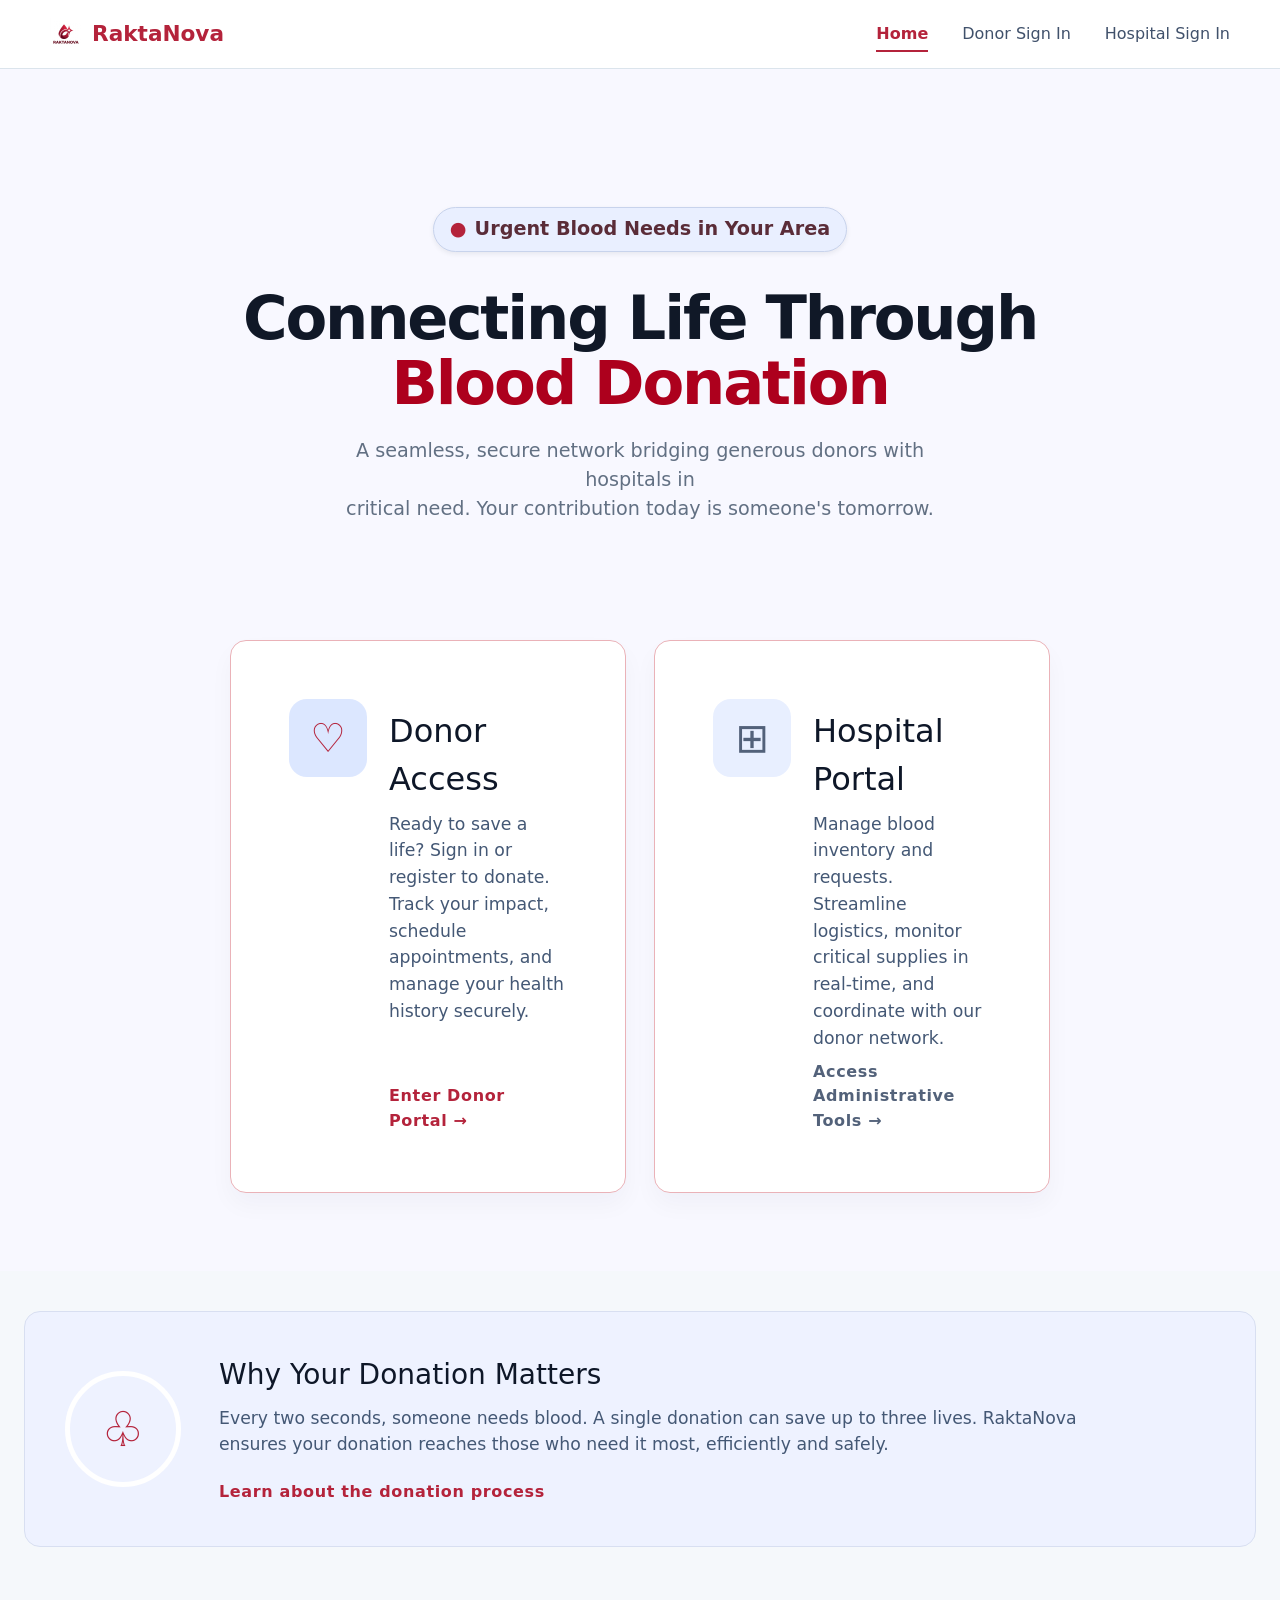
==== commit abd16ca6: "Updated logo" ====
--- a/frontend/index.html
+++ b/frontend/index.html
@@ -1,8 +1,9 @@
 <!doctype html>
 <html lang="en">
-<head><meta charset="UTF-8"><meta name="viewport" content="width=device-width, initial-scale=1.0"><title>RaktaNova | Blood donor coordination</title><link rel="stylesheet" href="style.css"></head>
+<head><meta charset="UTF-8"><meta name="viewport" content="width=device-width, initial-scale=1.0"><title>RaktaNova | Blood donor coordination</title><link rel="icon" type="image/png" href="logo.png">
+<link rel="stylesheet" href="style.css"></head>
 <body>
-<nav class="navbar landing-nav" aria-label="Primary navigation"><a class="logo" href="#home"><span class="brand-mark" aria-hidden="true">◊</span> RaktaNova</a><div class="nav-links"><a href="#home" aria-current="page">Home</a><a href="donor-login.html">Donor Sign In</a><a href="hospital-login.html">Hospital Sign In</a></div></nav>
+<nav class="navbar landing-nav" aria-label="Primary navigation"><a class="logo" href="#home"><img class="brand-logo" src="logo.png" alt="RaktaNova logo"> RaktaNova</a><div class="nav-links"><a href="#home" aria-current="page">Home</a><a href="donor-login.html">Donor Sign In</a><a href="hospital-login.html">Hospital Sign In</a></div></nav>
 <main>
 <section id="home" class="hero landing-hero" aria-labelledby="landing-title"><div class="hero-content"><p class="eyebrow"><span aria-hidden="true">●</span> Urgent Blood Needs in Your Area</p><h1 id="landing-title">Connecting Life Through <span>Blood Donation</span></h1><p class="landing-intro">A seamless, secure network bridging generous donors with hospitals in<br class="desktop-break"> critical need. Your contribution today is someone's tomorrow.</p><div class="role-grid" aria-label="Choose your RaktaNova portal"><a class="role-card" href="donor-signup.html" onclick="showDonor(); return false;"><span class="role-icon" aria-hidden="true">♡</span><span class="role-card-content"><strong>Donor Access</strong><span>Ready to save a life? Sign in or register to donate.<br>Track your impact, schedule appointments, and<br>manage your health history securely.</span><span class="role-link">Enter Donor Portal <span aria-hidden="true">→</span></span></span></a><a class="role-card" href="hospital-login.html" onclick="showHospital(); return false;"><span class="role-icon hospital-icon" aria-hidden="true">⊞</span><span class="role-card-content"><strong>Hospital Portal</strong><span>Manage blood inventory and requests. Streamline<br>logistics, monitor critical supplies in real-time, and<br>coordinate with our donor network.</span><span class="role-link">Access Administrative Tools <span aria-hidden="true">→</span></span></span></a></div></div></section>
 
--- a/frontend/style.css
+++ b/frontend/style.css
@@ -16,6 +16,7 @@
 .navbar { min-height: 68px; padding: 12px max(20px,calc((100% - 1180px)/2)); display: flex; align-items: center; justify-content: space-between; gap: 20px; background: rgba(255,255,255,.96); border-bottom: 1px solid var(--line); }
 .logo { display: flex; align-items: center; gap: 10px; color: var(--ink); font-size: 1.08rem; font-weight: 800; text-decoration: none; }
 .brand-mark { display: inline-grid; place-items: center; width: 32px; height: 32px; border-radius: 10px; color: #fff; background: var(--primary); font-size: .95rem; }
+.brand-logo { display: block; width: 32px; height: 32px; object-fit: contain; }
 .nav-links { display: flex; align-items: center; gap: 18px; }
 .nav-links a { color: var(--muted); font-size: .94rem; font-weight: 700; text-decoration: none; }
 .nav-links a:hover { color: var(--primary); }
@@ -111,7 +112,7 @@
 body:has(#donor-welcome) .notification-card[data-priority="emergency"] { border-left-color: var(--primary); }
 body:has(#donor-welcome) .notification-card[data-priority="shortage"] { border-left-color: #ad6a09; }
 body:has(#donor-welcome) .notification-card::before { display: inline-flex; margin-bottom: 12px; padding: 5px 8px; border-radius: 99px; color: #6e2735; background: var(--primary-soft); content: "Blood request"; font-size: .72rem; font-weight: 800; letter-spacing: .04em; text-transform: uppercase; }
-body:has(#donor-welcome) .notification-card[data-priority="emergency"]::before { content: "Emergency request"; }
+body:has(#donor-welcome) .notification-card[data-priority="emergency"]::before { color: #fff; background: var(--primary); content: "Emergency request"; }
 body:has(#donor-welcome) .notification-card[data-priority="shortage"]::before { color: #704000; background: #fff3dc; content: "Blood shortage"; }
 body:has(#donor-welcome) .notification-meta { grid-template-columns: repeat(2, minmax(0, 1fr)); }
 body:has(#donor-welcome) .notification-meta div { min-height: 72px; }
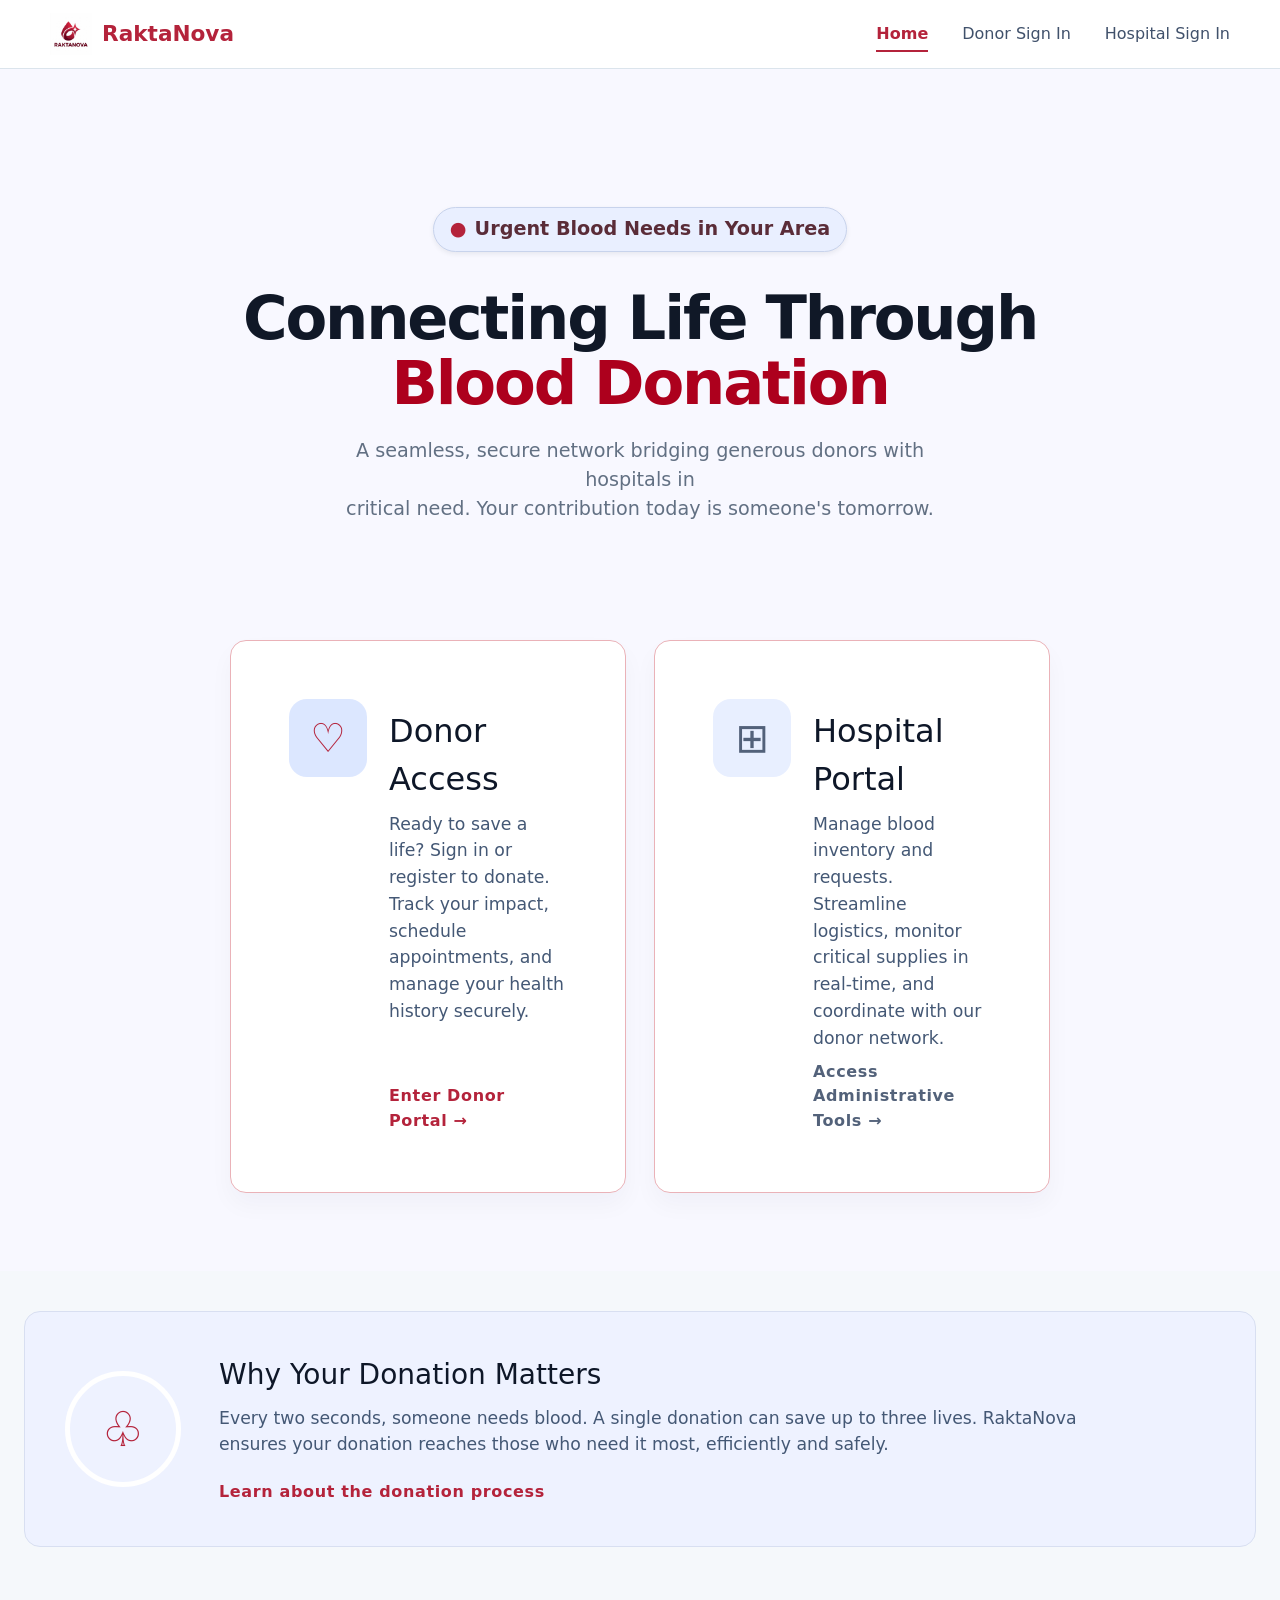
==== commit 6ce12e26: "Publish RaktaNova application" ====
--- a/frontend/index.html
+++ b/frontend/index.html
@@ -1,19 +1,18 @@
-<!doctype html>
-<html lang="en">
-<head><meta charset="UTF-8"><meta name="viewport" content="width=device-width, initial-scale=1.0"><title>RaktaNova | Blood donor coordination</title><link rel="icon" type="image/png" href="logo.png">
-<link rel="stylesheet" href="style.css"></head>
-<body>
-<nav class="navbar landing-nav" aria-label="Primary navigation"><a class="logo" href="#home"><img class="brand-logo" src="logo.png" alt="RaktaNova logo"> RaktaNova</a><div class="nav-links"><a href="#home" aria-current="page">Home</a><a href="donor-login.html">Donor Sign In</a><a href="hospital-login.html">Hospital Sign In</a></div></nav>
-<main>
-<section id="home" class="hero landing-hero" aria-labelledby="landing-title"><div class="hero-content"><p class="eyebrow"><span aria-hidden="true">●</span> Urgent Blood Needs in Your Area</p><h1 id="landing-title">Connecting Life Through <span>Blood Donation</span></h1><p class="landing-intro">A seamless, secure network bridging generous donors with hospitals in<br class="desktop-break"> critical need. Your contribution today is someone's tomorrow.</p><div class="role-grid" aria-label="Choose your RaktaNova portal"><a class="role-card" href="donor-signup.html" onclick="showDonor(); return false;"><span class="role-icon" aria-hidden="true">♡</span><span class="role-card-content"><strong>Donor Access</strong><span>Ready to save a life? Sign in or register to donate.<br>Track your impact, schedule appointments, and<br>manage your health history securely.</span><span class="role-link">Enter Donor Portal <span aria-hidden="true">→</span></span></span></a><a class="role-card" href="hospital-login.html" onclick="showHospital(); return false;"><span class="role-icon hospital-icon" aria-hidden="true">⊞</span><span class="role-card-content"><strong>Hospital Portal</strong><span>Manage blood inventory and requests. Streamline<br>logistics, monitor critical supplies in real-time, and<br>coordinate with our donor network.</span><span class="role-link">Access Administrative Tools <span aria-hidden="true">→</span></span></span></a></div></div></section>
-
-<section class="impact-panel" aria-labelledby="impact-title"><div class="impact-icon" aria-hidden="true">♧</div><div><h2 id="impact-title">Why Your Donation Matters</h2><p>Every two seconds, someone needs blood. A single donation can save up to three lives. RaktaNova ensures your donation reaches those who need it most, efficiently and safely.</p><a href="#home">Learn about the donation process</a></div></section>
-
-<section id="donor-register" class="dashboard" style="display:none"><div class="page-heading"><div class="eyebrow">Donor account</div><h2>Register as a donor</h2></div><div class="card"><div class="field-row"><div class="field"><label for="donor-name">Full name</label><input id="donor-name" type="text" placeholder="Enter your full name"></div><div class="field"><label for="donor-age">Age</label><input id="donor-age" type="number" placeholder="Enter your age"></div></div><div class="field-row"><div class="field"><label for="donor-blood-group">Blood group</label><select id="donor-blood-group"><option value="">Select blood group</option><option>A+</option><option>A-</option><option>B+</option><option>B-</option><option>AB+</option><option>AB-</option><option>O+</option><option>O-</option></select></div><div class="field"><label for="donor-phone">Phone number</label><input id="donor-phone" type="tel" placeholder="Enter phone number"></div></div><div class="field-row"><div class="field"><label for="donor-password">Password</label><input id="donor-password" type="password" placeholder="Create password"></div><div class="field"><label for="donor-city">City</label><input id="donor-city" type="text" placeholder="Enter city"></div></div><div class="location-box"><p id="donor-location-status">Location not captured yet.</p><button type="button" class="secondary" onclick="captureDonorLocation()">Use my current location</button></div><div class="form-actions"><button type="button" onclick="registerDonor()">Create donor account</button></div></div></section>
-
-<section id="donor-login" class="dashboard" style="display:none"><div class="page-heading"><h2>Donor sign in</h2></div><div class="card"><label for="login-phone">Phone number</label><input id="login-phone" type="tel" placeholder="Enter phone number"><label for="login-password">Password</label><input id="login-password" type="password" placeholder="Enter password"><div class="form-actions"><button type="button" onclick="donorLogin()">Sign in</button></div></div></section>
-
-<section id="donor" class="dashboard" style="display:none"><div class="page-heading"><div class="eyebrow">Donor home</div><h2>Nearby blood requests</h2><p>Review requests and choose how you can help.</p></div><div class="card"><h3>Ready when a request arrives</h3><p>Keep notifications enabled to see nearby blood requests promptly.</p><div class="form-actions"><button type="button" onclick="getNotifications()">View requests</button></div></div><div id="donor-notifications"></div></section>
-
-<section id="hospital" class="dashboard" style="display:none"><div class="page-heading"><div class="eyebrow">Hospital workspace</div><h2>Create a blood request</h2></div><div class="dashboard-shell"><div class="card"><label for="hospital-id">Hospital ID</label><input id="hospital-id" type="number" min="1" placeholder="Enter hospital ID"><div id="hospital-location-status" class="location-status">Location not set for this hospital yet.</div><button type="button" class="secondary" onclick="updateHospitalLocation()">Update hospital location</button><label for="blood-group">Blood group</label><select id="blood-group"><option value="">Select blood group</option><option>A+</option><option>A-</option><option>B+</option><option>B-</option><option>AB+</option><option>AB-</option><option>O+</option><option>O-</option></select><label for="units-required">Units required</label><input id="units-required" type="number" min="1" placeholder="Enter units"><label for="request-type">Request type</label><select id="request-type"><option value="emergency">Emergency</option><option value="shortage">Blood shortage</option></select><label for="city">City</label><input id="city" type="text" placeholder="Enter city"><div class="form-actions"><button type="button" onclick="createBloodRequest()">Create blood request</button></div></div><aside><div class="card"><span class="status-pill">REQUEST TRACKING</span><h3>View active requests</h3><p>Review request status and donor responses.</p><button type="button" class="secondary" onclick="getHospitalRequests()">View blood requests</button></div></aside></div><div id="hospital-requests"></div></section>
-</main><script src="script.js"></script></body></html>
+<!doctype html>
+<html lang="en">
+<head><meta charset="UTF-8"><meta name="viewport" content="width=device-width, initial-scale=1.0"><title>RaktaNova | Blood donor coordination</title><link rel="icon" type="image/png" href="logo.png"><link rel="stylesheet" href="style.css"></head>
+<body>
+<nav class="navbar landing-nav" aria-label="Primary navigation"><a class="logo" href="#home"><img class="brand-logo" src="logo.png" alt="RaktaNova"> RaktaNova</a><div class="nav-links"><a href="#home" aria-current="page">Home</a><a href="donor-login.html">Donor Sign In</a><a href="hospital-login.html">Hospital Sign In</a></div></nav>
+<main>
+<section id="home" class="hero landing-hero" aria-labelledby="landing-title"><div class="hero-content"><p class="eyebrow"><span aria-hidden="true">●</span> Urgent Blood Needs in Your Area</p><h1 id="landing-title">Connecting Life Through <span>Blood Donation</span></h1><p class="landing-intro">A seamless, secure network bridging generous donors with hospitals in<br class="desktop-break"> critical need. Your contribution today is someone's tomorrow.</p><div class="role-grid" aria-label="Choose your RaktaNova portal"><a class="role-card" href="donor-signup.html" onclick="showDonor(); return false;"><span class="role-icon" aria-hidden="true">♡</span><span class="role-card-content"><strong>Donor Access</strong><span>Ready to save a life? Sign in or register to donate.<br>Track your impact, schedule appointments, and<br>manage your health history securely.</span><span class="role-link">Enter Donor Portal <span aria-hidden="true">→</span></span></span></a><a class="role-card" href="hospital-login.html" onclick="showHospital(); return false;"><span class="role-icon hospital-icon" aria-hidden="true">⊞</span><span class="role-card-content"><strong>Hospital Portal</strong><span>Manage blood inventory and requests. Streamline<br>logistics, monitor critical supplies in real-time, and<br>coordinate with our donor network.</span><span class="role-link">Access Administrative Tools <span aria-hidden="true">→</span></span></span></a></div></div></section>
+
+<section class="impact-panel" aria-labelledby="impact-title"><div class="impact-icon" aria-hidden="true">♧</div><div><h2 id="impact-title">Why Your Donation Matters</h2><p>Every two seconds, someone needs blood. A single donation can save up to three lives. RaktaNova ensures your donation reaches those who need it most, efficiently and safely.</p><a href="#home">Learn about the donation process</a></div></section>
+
+<section id="donor-register" class="dashboard" style="display:none"><div class="page-heading"><div class="eyebrow">Donor account</div><h2>Register as a donor</h2></div><div class="card"><div class="field-row"><div class="field"><label for="donor-name">Full name <span class="req" aria-hidden="true">*</span></label><input id="donor-name" type="text" placeholder="Enter your full name" aria-describedby="donor-name-error"><p class="field-error" id="donor-name-error" role="alert"></p></div><div class="field"><label for="donor-age">Age <span class="req" aria-hidden="true">*</span></label><input id="donor-age" type="number" min="18" max="60" step="1" inputmode="numeric" placeholder="Select your age (18–60)" aria-describedby="donor-age-error"><p class="field-error" id="donor-age-error" role="alert"></p></div></div><div class="field-row"><div class="field"><label for="donor-blood-group">Blood group</label><select id="donor-blood-group"><option value="">Select blood group</option><option>A+</option><option>A-</option><option>B+</option><option>B-</option><option>AB+</option><option>AB-</option><option>O+</option><option>O-</option></select></div><div class="field"><label for="donor-phone">Mobile number <span class="req" aria-hidden="true">*</span></label><input id="donor-phone" type="tel" inputmode="numeric" placeholder="Enter 10-digit mobile number" aria-describedby="donor-phone-error"><p class="field-error" id="donor-phone-error" role="alert"></p></div></div><div class="field-row"><div class="field"><label for="donor-password">Password</label><input id="donor-password" type="password" placeholder="Create password"></div><div class="field"><label for="donor-city">City</label><input id="donor-city" type="text" placeholder="Enter city"></div></div><div class="location-box"><p id="donor-location-status">Location not captured yet.</p><button type="button" class="secondary" onclick="captureDonorLocation()">Use my current location</button></div><div class="form-actions"><button type="button" onclick="registerDonor()">Create donor account</button></div></div></section>
+
+<section id="donor-login" class="dashboard" style="display:none"><div class="page-heading"><h2>Donor sign in</h2></div><div class="card"><label for="login-phone">Mobile number</label><input id="login-phone" type="tel" inputmode="numeric" placeholder="Enter 10-digit mobile number" aria-describedby="login-phone-error"><p class="field-error" id="login-phone-error" role="alert"></p><label for="login-password">Password</label><input id="login-password" type="password" placeholder="Enter password"><div class="form-actions"><button type="button" onclick="donorLogin()">Sign in</button></div></div></section>
+
+<section id="donor" class="dashboard" style="display:none"><div class="page-heading"><div class="eyebrow">Donor home</div><h2>Nearby blood requests</h2><p>Review requests and choose how you can help.</p></div><div class="card"><h3>Ready when a request arrives</h3><p>Keep notifications enabled to see nearby blood requests promptly.</p><div class="form-actions"><button type="button" onclick="getNotifications()">View requests</button></div></div><div id="donor-notifications"></div></section>
+
+<section id="hospital" class="dashboard" style="display:none"><div class="page-heading"><div class="eyebrow">Hospital workspace</div><h2>Create a blood request</h2></div><div class="dashboard-shell"><div class="card"><label for="hospital-id">Hospital ID</label><input id="hospital-id" type="number" min="1" placeholder="Enter hospital ID"><div id="hospital-location-status" class="location-status">Location not set for this hospital yet.</div><button type="button" class="secondary" onclick="updateHospitalLocation()">Update hospital location</button><label for="blood-group">Blood group</label><select id="blood-group"><option value="">Select blood group</option><option>A+</option><option>A-</option><option>B+</option><option>B-</option><option>AB+</option><option>AB-</option><option>O+</option><option>O-</option></select><label for="units-required">Units required</label><input id="units-required" type="number" min="1" placeholder="Enter units"><label for="request-type">Request type</label><select id="request-type"><option value="emergency">Emergency</option><option value="shortage">Blood shortage</option></select><label for="city">City</label><input id="city" type="text" placeholder="Enter city"><div class="form-actions"><button type="button" onclick="createBloodRequest()">Create blood request</button></div></div><aside><div class="card"><span class="status-pill">REQUEST TRACKING</span><h3>View active requests</h3><p>Review request status and donor responses.</p><button type="button" class="secondary" onclick="getHospitalRequests()">View blood requests</button></div></aside></div><div id="hospital-requests"></div></section>
+</main><script src="form-validation.js"></script><script src="script.js"></script></body></html>
--- a/frontend/style.css
+++ b/frontend/style.css
@@ -1,530 +1,535 @@
-:root {
-    --ink: #18212f; --muted: #627083; --surface: #fff; --canvas: #f5f8fb;
-    --line: #dbe4ec; --primary: #b4233b; --primary-dark: #8f1930;
-    --primary-soft: #fff1f3; --success: #13795b; --success-soft: #e9f8f1;
-    --shadow: 0 12px 32px rgba(24,33,47,.08); --radius: 16px;
-}
-* { box-sizing: border-box; }
-html { scroll-behavior: smooth; }
-body { margin: 0; min-width: 320px; font-family: Inter,ui-sans-serif,system-ui,-apple-system,"Segoe UI",sans-serif; color: var(--ink); background: var(--canvas); line-height: 1.5; }
-a { color: var(--primary); }
-button,input,select,textarea { font: inherit; }
-button { min-height: 44px; border: 1px solid var(--primary); border-radius: 10px; padding: 10px 18px; cursor: pointer; font-weight: 700; color: #fff; background: var(--primary); transition: background .18s ease,transform .18s ease; }
-button:hover { background: var(--primary-dark); border-color: var(--primary-dark); }
-button:active { transform: translateY(1px); }
-button:focus-visible,a:focus-visible,input:focus-visible,select:focus-visible,textarea:focus-visible { outline: 3px solid rgba(180,35,59,.28); outline-offset: 2px; }
-.navbar { min-height: 68px; padding: 12px max(20px,calc((100% - 1180px)/2)); display: flex; align-items: center; justify-content: space-between; gap: 20px; background: rgba(255,255,255,.96); border-bottom: 1px solid var(--line); }
-.logo { display: flex; align-items: center; gap: 10px; color: var(--ink); font-size: 1.08rem; font-weight: 800; text-decoration: none; }
-.brand-mark { display: inline-grid; place-items: center; width: 32px; height: 32px; border-radius: 10px; color: #fff; background: var(--primary); font-size: .95rem; }
-.brand-logo { display: block; width: 32px; height: 32px; object-fit: contain; }
-.nav-links { display: flex; align-items: center; gap: 18px; }
-.nav-links a { color: var(--muted); font-size: .94rem; font-weight: 700; text-decoration: none; }
-.nav-links a:hover { color: var(--primary); }
-body:has(#donor-welcome) .nav-links a[href="#"] { display: inline-flex; align-items: center; min-height: 44px; padding: 10px 18px; border: 1px solid var(--primary); border-radius: 10px; color: #fff; background: var(--primary); transition: background .18s ease,transform .18s ease; }
-body:has(#donor-welcome) .nav-links a[href="#"]:hover { color: #fff; background: var(--primary-dark); border-color: var(--primary-dark); }
-body:has(#hospital-welcome) .nav-links a[href="#"] { display: inline-flex; align-items: center; min-height: 44px; padding: 10px 18px; border: 1px solid var(--primary); border-radius: 10px; color: #fff; background: var(--primary); transition: background .18s ease,transform .18s ease; }
-body:has(#hospital-welcome) .nav-links a[href="#"]:hover { color: #fff; background: var(--primary-dark); border-color: var(--primary-dark); }
-.hero { min-height: 560px; display: grid; place-items: center; padding: 72px 24px; background: linear-gradient(135deg,#fff 0%,#fff5f6 100%); }
-.hero-content { width: min(100%,820px); text-align: center; }
-.eyebrow { display: inline-flex; gap: 8px; margin-bottom: 18px; padding: 7px 11px; border-radius: 99px; color: var(--primary-dark); background: var(--primary-soft); font-size: .84rem; font-weight: 800; }
-.hero h1,.page-heading h1,.page-heading h2 { margin: 0; letter-spacing: -.045em; line-height: 1.08; }
-.hero h1 { font-size: clamp(2.45rem,7vw,4.7rem); }.hero h1 span { color: var(--primary); }
-.hero p { max-width: 650px; margin: 20px auto 0; color: var(--muted); font-size: clamp(1rem,2.2vw,1.2rem); }
-.buttons,.action-row { display: flex; flex-wrap: wrap; gap: 12px; }.buttons { justify-content: center; margin-top: 32px; }
-.button-secondary,button.secondary { color: var(--ink); border-color: var(--line); background: #fff; }.button-secondary:hover,button.secondary:hover { background: #f4f7fa; border-color: #c6d1dc; }
-.dashboard,.dashboard-page,.auth-page { width: min(100%,1180px); margin: 0 auto; padding: 48px 24px 80px; }
-.auth-page { min-height: calc(100vh - 68px); display: grid; place-items: start center; padding-top: 64px; }.auth-wrap { width: min(100%,620px); }
-.page-heading,.dashboard-title,.page-title { margin-bottom: 28px; }.page-heading h1,.page-heading h2,.dashboard-title h2,.page-title h2 { font-size: clamp(2rem,4vw,2.85rem); }
-.page-heading p,.dashboard-title p,.page-title p { max-width: 660px; margin: 10px 0 0; color: var(--muted); }.page-title { text-align: center; }.page-title p { margin-left: auto; margin-right: auto; }
-.card,.auth-card,.profile-card,.feature-card { padding: clamp(20px,4vw,32px); border: 1px solid var(--line); border-radius: var(--radius); background: var(--surface); box-shadow: var(--shadow); }
-.card { max-width: 760px; margin: 20px auto; }.card h3,.auth-card h3,.feature-card h3 { margin: 0 0 8px; font-size: 1.25rem; }.card>p,.auth-card>p,.feature-card>p,.subtitle { color: var(--muted); }.auth-card h3,.auth-card .subtitle { text-align: center; }
-.field { margin-bottom: 18px; }.field-row { display: grid; grid-template-columns: repeat(2,minmax(0,1fr)); gap: 0 16px; }
-label { display: block; margin: 16px 0 7px; color: #344154; font-size: .9rem; font-weight: 750; }.field label { margin-top: 0; }
-input,select,textarea { width: 100%; min-height: 46px; padding: 11px 12px; border: 1px solid #bdcad5; border-radius: 9px; color: var(--ink); background: #fff; }textarea { min-height: 94px; resize: vertical; }input::placeholder,textarea::placeholder { color: #8290a0; }input:focus,select:focus,textarea:focus { border-color: var(--primary); outline: 0; box-shadow: 0 0 0 3px rgba(180,35,59,.12); }
-.form-actions { display: flex; gap: 12px; margin-top: 24px; }.form-actions button { flex: 1; }.message { min-height: 24px; margin-top: 16px; text-align: center; font-size: .94rem; font-weight: 700; }.auth-footer { margin-top: 22px; text-align: center; color: var(--muted); }
-.location-box,.location-status,.notice { margin: 20px 0; padding: 14px; border: 1px solid #f4c6ce; border-radius: 11px; color: #6e2735; background: var(--primary-soft); }.location-box p { margin: 0 0 12px; }
-.profile-grid,.notification-meta { display: grid; grid-template-columns: repeat(2,minmax(0,1fr)); gap: 12px; }.info-box,.notification-meta div { padding: 13px; border: 1px solid var(--line); border-radius: 11px; background: #f9fbfc; }.info-box small { display: block; margin-bottom: 4px; color: var(--muted); font-weight: 650; }.profile-head { display: flex; align-items: center; gap: 14px; margin-bottom: 20px; }.avatar { display: grid; place-items: center; flex: 0 0 auto; width: 56px; height: 56px; border-radius: 50%; color: var(--primary); background: var(--primary-soft); font-size: 1.4rem; }.profile-head h3,.profile-head p { margin: 0; }.profile-head p { color: var(--muted); }.feature-card { margin-top: 18px; }.feature-card>p { margin-top: 0; }
-.notification-card { margin: 14px 0; padding: 18px; border: 1px solid var(--line); border-left: 4px solid var(--primary); border-radius: 12px; background: #fff; box-shadow: 0 4px 14px rgba(24,33,47,.05); }.notification-card h3 { margin-top: 0; }.notification-actions { display: flex; gap: 10px; }.notification-actions button { flex: 1; }.empty-state { padding: 22px; border: 1px dashed #bdcad5; border-radius: 12px; text-align: center; color: var(--muted); background: #fff; }
-.dashboard-shell { display: grid; grid-template-columns: minmax(0,1.2fr) minmax(300px,.8fr); gap: 20px; align-items: start; }.dashboard-shell .card { max-width: none; margin: 0 0 20px; }.status-pill { display: inline-flex; padding: 5px 9px; border-radius: 99px; color: var(--success); background: var(--success-soft); font-size: .78rem; font-weight: 800; }.logout-btn { color: var(--ink)!important; background: #fff!important; border-color: var(--line)!important; }
-@media (max-width:720px) { .navbar { padding: 12px 18px; }.nav-links { gap: 12px; }.nav-links a { font-size: .86rem; }.hero { min-height: 500px; padding: 56px 20px; }.buttons,.buttons button,.action-row button,.form-actions { width: 100%; }.dashboard,.dashboard-page,.auth-page { padding: 32px 16px 56px; }.auth-page { padding-top: 38px; }.field-row,.profile-grid,.notification-meta,.dashboard-shell { grid-template-columns: 1fr; } }
-
-/* Landing role selection */
-.landing-nav { position: relative; z-index: 1; }
-.landing-nav .logo { color: var(--primary); font-size: 1.35rem; }
-.landing-nav .brand-mark { width: auto; height: auto; color: var(--primary); background: transparent; font-size: 1.5rem; }
-.landing-nav .nav-links { gap: 34px; margin-left: auto; }
-.landing-nav .nav-links a { display: inline-flex; position: relative; align-items: center; min-height: 44px; color: #40516b; font-size: 1rem; font-weight: 500; }
-.landing-nav .nav-links a[aria-current="page"] { color: var(--primary); font-weight: 700; }
-.landing-nav .nav-links a[aria-current="page"]::after { position: absolute; right: 0; bottom: 4px; left: 0; height: 2px; background: var(--primary); content: ""; }
-.landing-hero { min-height: auto; padding: 118px 24px 78px; background: #f8f8ff; }
-.landing-hero .hero-content { max-width: 960px; }
-.landing-hero .eyebrow { margin-bottom: 34px; padding: 7px 16px; border: 1px solid #c8d3ec; color: #5a2c38; background: #e9efff; box-shadow: 0 2px 5px rgba(24,33,47,.08); }
-.landing-hero .eyebrow span { color: var(--primary); }
-.landing-hero h1 { color: #101827; font-size: clamp(2.4rem, 5vw, 3.8rem); letter-spacing: -.035em; }
-.landing-hero h1 span { color: #ad001d; }
-.landing-intro { max-width: 760px; margin-top: 28px; color: #445875; font-size: 1.18rem; line-height: 1.5; }
-.role-grid { display: grid; grid-template-columns: repeat(2, minmax(0, 1fr)); gap: 28px; margin: 116px auto 0; text-align: left; }
-.role-card { display: flex; gap: 22px; min-height: 478px; padding: 58px; border: 1px solid #eab2b8; border-radius: 16px; color: var(--ink); background: #fff; box-shadow: 0 12px 24px rgba(24,33,47,.035); text-decoration: none; transition: border-color .18s ease, box-shadow .18s ease, transform .18s ease; }
-.role-card:hover { border-color: #c48792; box-shadow: var(--shadow); transform: translateY(-2px); }
-.role-card:focus-visible { outline: 3px solid rgba(180,35,59,.28); outline-offset: 3px; }
-.role-icon { display: grid; place-items: center; flex: 0 0 auto; width: 78px; height: 78px; border-radius: 18px; color: var(--primary); background: #dce7ff; font-size: 2.5rem; font-weight: 400; }
-.role-icon.hospital-icon { color: #52617a; background: #e8efff; }
-.role-card-content { display: flex; flex-direction: column; align-items: flex-start; gap: 8px; }
-.role-card-content strong { margin-top: 8px; color: #0e1728; font-size: 2rem; font-weight: 500; }
-.role-card-content > span { color: #445875; font-size: 1.08rem; line-height: 1.55; }
-.role-link { margin-top: auto; color: var(--primary) !important; font-size: 1rem !important; font-weight: 700 !important; letter-spacing: .04em; }
-.role-card:nth-child(2) .role-link { color: #53627a !important; }
-.landing-signin { display: none; }
-.impact-panel { display: flex; align-items: center; gap: 38px; width: min(calc(100% - 48px), 1256px); margin: 40px auto 116px; padding: 42px 40px; border: 1px solid #d8dff1; border-radius: 16px; background: #eef2ff; }
-.impact-icon { display: grid; place-items: center; flex: 0 0 auto; width: 116px; height: 116px; border: 5px solid #fff; border-radius: 50%; color: var(--primary); font-size: 3rem; }
-.impact-panel h2 { margin: 0 0 10px; color: #0e1728; font-size: 1.75rem; font-weight: 500; }
-.impact-panel p { max-width: 900px; margin: 0 0 22px; color: #445875; font-size: 1.08rem; }
-.impact-panel a { color: var(--primary); font-weight: 700; letter-spacing: .04em; text-decoration: none; }
-.landing-signin a { font-weight: 750; }
-@media (max-width:720px) { .landing-nav .nav-links { gap: 10px; }.landing-nav .nav-links a { min-height: 36px; font-size: .76rem; }.landing-hero { padding: 68px 18px 48px; }.landing-hero .hero-content { text-align: center; }.landing-hero p { margin-left: auto; margin-right: auto; }.desktop-break { display: none; }.role-grid { grid-template-columns: 1fr; gap: 16px; margin-top: 58px; }.role-card { min-height: 300px; padding: 28px; }.role-card-content strong { font-size: 1.65rem; }.role-card-content > span { font-size: 1rem; }.impact-panel { align-items: flex-start; flex-direction: column; width: calc(100% - 32px); margin: 24px auto 64px; padding: 28px 24px; gap: 22px; } }
-
-/* Donor experience: compact first, then progressively wider layouts. */
-body:has(#donor-name) .auth-page,
-body:has(#donor-login-phone) .auth-page { padding: 32px 16px 56px; }
-body:has(#donor-name) .auth-wrap,
-body:has(#donor-login-phone) .auth-wrap { max-width: 680px; }
-body:has(#donor-name) .auth-card,
-body:has(#donor-login-phone) .auth-card { border-top: 4px solid var(--primary); }
-body:has(#donor-name) .location-box { display: grid; gap: 12px; }
-body:has(#donor-name) .location-box p { margin: 0; }
-
-body:has(#donor-welcome) { background: #f6f8fb; }
-body:has(#donor-welcome) .dashboard-page { max-width: 1240px; padding: 28px 16px 56px; }
-body:has(#donor-welcome) .page-heading { margin-bottom: 20px; }
-body:has(#donor-welcome) .page-heading h1 { font-size: clamp(2rem, 7vw, 3.5rem); }
-body:has(#donor-welcome) .profile-card,
-body:has(#donor-welcome) .feature-card { margin: 0 0 16px; box-shadow: 0 5px 18px rgba(24,33,47,.05); }
-body:has(#donor-welcome) .profile-card { border-top: 4px solid var(--primary); }
-body:has(#donor-welcome) .profile-head { align-items: flex-start; }
-body:has(#donor-welcome) .profile-grid { grid-template-columns: repeat(2, minmax(0, 1fr)); }
-body:has(#donor-welcome) .info-box strong { font-size: 1rem; overflow-wrap: anywhere; }
-body:has(#donor-welcome) .location-status { margin: 16px 0; }
-body:has(#donor-welcome) .action-row { display: grid; grid-template-columns: 1fr; }
-body:has(#donor-welcome) .action-row button { width: 100%; }
-body:has(#donor-welcome) #requests > h3 { margin-bottom: 6px; }
-body:has(#donor-welcome) #donor-notifications { margin-top: 20px; }
-body:has(#donor-welcome) .notification-card { position: relative; padding: 20px; border-left-width: 4px; }
-body:has(#donor-welcome) .notification-card[data-priority="emergency"] { border-left-color: var(--primary); }
-body:has(#donor-welcome) .notification-card[data-priority="shortage"] { border-left-color: #ad6a09; }
-body:has(#donor-welcome) .notification-card::before { display: inline-flex; margin-bottom: 12px; padding: 5px 8px; border-radius: 99px; color: #6e2735; background: var(--primary-soft); content: "Blood request"; font-size: .72rem; font-weight: 800; letter-spacing: .04em; text-transform: uppercase; }
-body:has(#donor-welcome) .notification-card[data-priority="emergency"]::before { color: #fff; background: var(--primary); content: "Emergency request"; }
-body:has(#donor-welcome) .notification-card[data-priority="shortage"]::before { color: #704000; background: #fff3dc; content: "Blood shortage"; }
-body:has(#donor-welcome) .notification-meta { grid-template-columns: repeat(2, minmax(0, 1fr)); }
-body:has(#donor-welcome) .notification-meta div { min-height: 72px; }
-body:has(#donor-welcome) .notification-actions { display: grid; grid-template-columns: 1fr 1fr; }
-body:has(#donor-welcome) .notification-actions button { min-width: 0; }
-
-@media (min-width: 640px) {
-    body:has(#donor-name) .auth-page,
-    body:has(#donor-login-phone) .auth-page { padding: 52px 24px 72px; }
-    body:has(#donor-welcome) .dashboard-page { padding: 44px 24px 72px; }
-    body:has(#donor-welcome) .action-row { grid-template-columns: repeat(2, minmax(0, 1fr)); }
-    body:has(#donor-welcome) .dashboard-page > .feature-card:not(#requests) .action-row { grid-template-columns: 1fr; justify-items: center; }
-    body:has(#donor-welcome) .dashboard-page > .feature-card:not(#requests) .action-row button { width: auto; }
-    body:has(#donor-welcome) #requests .action-row { grid-template-columns: 1fr; justify-items: center; }
-    body:has(#donor-welcome) #requests .action-row button { width: auto; }
-    body:has(#donor-welcome) .feature-card { padding: 28px; }
-}
-
-@media (min-width: 900px) {
-    body:has(#donor-welcome) .dashboard-page { display: grid; grid-template-columns: minmax(0, 1.05fr) minmax(360px, .95fr); gap: 20px; align-items: start; }
-    body:has(#donor-welcome) .page-heading,
-    body:has(#donor-welcome) #requests { grid-column: 1 / -1; }
-    body:has(#donor-welcome) .profile-card,
-    body:has(#donor-welcome) .feature-card { margin-bottom: 0; }
-    body:has(#donor-welcome) .profile-grid { grid-template-columns: repeat(2, minmax(0, 1fr)); }
-    body:has(#donor-welcome) .notification-meta { grid-template-columns: repeat(3, minmax(0, 1fr)); }
-    body:has(#donor-welcome) .notification-actions { max-width: 380px; }
-}
-
-/* Hospital experience: operational desktop layout with responsive fallbacks. */
-body:has(#hospital-name) .auth-page,
-body:has(#hospital-login-identifier) .auth-page { padding: 48px 24px 72px; }
-body:has(#hospital-name) .auth-wrap,
-body:has(#hospital-login-identifier) .auth-wrap { max-width: 760px; }
-body:has(#hospital-name) .auth-card,
-body:has(#hospital-login-identifier) .auth-card { border-top: 4px solid var(--primary); }
-
-body:has(#hospital-welcome) { background: #f4f7fa; }
-body:has(#hospital-welcome) .dashboard { max-width: 1360px; padding: 36px 24px 80px; }
-body:has(#hospital-welcome) .page-heading { display: flex; align-items: end; justify-content: space-between; gap: 24px; margin-bottom: 28px; }
-body:has(#hospital-welcome) .page-heading p { margin-bottom: 0; }
-body:has(#hospital-welcome) .dashboard-shell { grid-template-columns: minmax(0, 1.35fr) minmax(300px, .65fr); gap: 20px; }
-body:has(#hospital-welcome) .dashboard-shell > .card { border-top: 4px solid var(--primary); }
-body:has(#hospital-welcome) .dashboard-shell aside { display: grid; gap: 20px; }
-body:has(#hospital-welcome) .dashboard-shell aside .card { margin: 0; }
-body:has(#hospital-welcome) #new-request .form-actions { justify-content: center; }
-body:has(#hospital-welcome) #new-request .form-actions button { flex: 0 0 auto; width: auto; }
-body:has(#hospital-welcome) .status-pill { margin-bottom: 14px; }
-body:has(#hospital-welcome) .location-status { margin: 14px 0; }
-body:has(#hospital-welcome) #new-request > button.secondary { width: 100%; }
-body:has(#hospital-welcome) #requests { margin-top: 24px; }
-body:has(#hospital-welcome) #requests > button { margin-top: 12px; }
-body:has(#hospital-welcome) #hospital-requests { display: grid; gap: 12px; margin-top: 18px; }
-body:has(#hospital-welcome) #hospital-requests .notification-card { position: relative; display: grid; grid-template-columns: minmax(0, 1fr); gap: 0; max-width: none; margin: 0; border-left-width: 4px; box-shadow: 0 4px 14px rgba(24,33,47,.04); }
-body:has(#hospital-welcome) #hospital-requests .notification-card::before { display: inline-flex; width: fit-content; margin-bottom: 12px; padding: 5px 8px; border-radius: 99px; color: #6e2735; background: var(--primary-soft); content: "Blood request"; font-size: .72rem; font-weight: 800; letter-spacing: .04em; text-transform: uppercase; }
-body:has(#hospital-welcome) #hospital-requests .notification-card[data-request-type="emergency"]::before { content: "Emergency"; }
-body:has(#hospital-welcome) #hospital-requests .notification-card[data-request-type="shortage"]::before { color: #704000; background: #fff3dc; content: "Blood shortage"; }
-body:has(#hospital-welcome) #hospital-requests .notification-card[data-request-status="accepted"] { border-left-color: var(--success); }
-body:has(#hospital-welcome) .accepted-donor { margin: 12px 0 0; padding: 12px; border-radius: 10px; color: #176747; background: var(--success-soft); }
-
-@media (max-width: 760px) {
-    body:has(#hospital-name) .auth-page,
-    body:has(#hospital-login-identifier) .auth-page { padding: 32px 16px 56px; }
-    body:has(#hospital-welcome) .dashboard { padding: 28px 16px 56px; }
-    body:has(#hospital-welcome) .page-heading { display: block; }
-    body:has(#hospital-welcome) .dashboard-shell { grid-template-columns: 1fr; }
-    body:has(#hospital-welcome) .dashboard-shell > .card { margin-bottom: 16px; }
-    body:has(#hospital-welcome) #requests > button { width: 100%; }
-}
-
-@media (min-width: 1080px) {
-    body:has(#hospital-welcome) #hospital-requests .notification-card { grid-template-columns: minmax(220px, .7fr) repeat(4, minmax(0, 1fr)); column-gap: 20px; align-items: start; }
-    body:has(#hospital-welcome) #hospital-requests .notification-card::before,
-    body:has(#hospital-welcome) #hospital-requests .notification-card h3 { grid-column: 1 / -1; }
-    body:has(#hospital-welcome) #hospital-requests .notification-card .accepted-donor { grid-column: 1 / -1; }
-}
-
-/* Donor sign-up: focused, mobile-first registration flow. */
-body.donor-login-page { min-height: 100vh; background: #f9f9ff; }
-body.donor-login-page .login-header { display: flex; align-items: center; justify-content: space-between; min-height: 64px; padding: 12px max(20px,calc((100% - 1280px)/2)); border-bottom: 1px solid #e5bdbb; background: #f9f9ff; box-shadow: 0 2px 5px rgba(24,33,47,.04); }
-body.donor-login-page .login-header .logo { color: var(--primary); font-size: 1.35rem; }
-body.donor-login-page .login-header .brand-mark { width: auto; height: auto; color: var(--primary); background: transparent; font-size: 1.5rem; }
-body.donor-login-page .login-actions { display: flex; align-items: center; gap: 14px; }
-body.donor-login-page .login-actions a { color: #53617a; font-size: .95rem; font-weight: 600; text-decoration: none; }
-body.donor-login-page .login-actions a:hover { color: var(--primary); }
-body.donor-login-page .login-actions .login-signup { padding: 10px 20px; border-radius: 8px; color: #fff; background: #c8102e; }
-body.donor-login-page .login-actions .login-signup:hover { color: #fff; background: var(--primary-dark); }
-body.donor-login-page .login-main { position: relative; display: flex; align-items: center; justify-content: center; min-height: calc(100vh - 64px); overflow: hidden; padding: 48px 16px; background: #f9f9ff; }
-body.donor-login-page .login-main::before,
-body.donor-login-page .login-main::after { position: absolute; border-radius: 50%; content: ""; pointer-events: none; filter: blur(70px); }
-body.donor-login-page .login-main::before { top: -180px; right: -140px; width: 620px; height: 620px; background: rgba(217,227,251,.45); }
-body.donor-login-page .login-main::after { bottom: -250px; left: -160px; width: 520px; height: 520px; background: rgba(215,227,249,.35); }
-body.donor-login-page .login-card { position: relative; z-index: 1; width: min(100%, 480px); padding: 42px 34px 34px; border: 1px solid #d9dde8; border-radius: 12px; background: #fff; box-shadow: 0 8px 30px rgba(0,0,0,.04); }
-body.donor-login-page .login-intro { text-align: center; }
-body.donor-login-page .login-logo { display: grid; place-items: center; width: 54px; height: 54px; margin: 0 auto 16px; border-radius: 14px; color: var(--primary); background: #e9efff; font-size: 2rem; }
-body.donor-login-page .login-intro h1 { margin: 0 0 8px; color: #111c2d; font-size: clamp(2rem, 5vw, 2.5rem); line-height: 1.2; }
-body.donor-login-page .login-intro p,
-body.donor-login-page .login-helper { color: #53617a; }
-body.donor-login-page .login-intro p { margin: 0; }
-body.donor-login-page .login-divider { display: flex; align-items: center; gap: 12px; margin: 32px 0 18px; color: #53617a; font-size: .78rem; font-weight: 700; letter-spacing: .08em; text-transform: uppercase; }
-body.donor-login-page .login-divider::before,
-body.donor-login-page .login-divider::after { flex: 1; border-top: 1px solid #d9dde8; content: ""; }
-body.donor-login-page .login-helper { margin: 0 0 24px; text-align: center; font-size: .82rem; }
-body.donor-login-page .login-fields { display: grid; gap: 20px; }
-body.donor-login-page .login-field label { margin: 0 0 7px; color: #111c2d; font-size: .88rem; font-weight: 600; }
-body.donor-login-page .input-with-icon { position: relative; }
-body.donor-login-page .input-with-icon > span { position: absolute; top: 50%; left: 14px; z-index: 1; color: #53617a; font-size: 1.1rem; line-height: 1; transform: translateY(-50%); }
-body.donor-login-page .input-with-icon input { min-height: 50px; padding-left: 42px; border-color: #d9dde8; border-radius: 8px; background: #fff; }
-body.donor-login-page .input-with-icon input:focus { border-color: var(--primary); box-shadow: 0 0 0 4px rgba(158,0,31,.1); }
-body.donor-login-page .forgot-link { display: block; margin-top: 8px; color: var(--primary); font-size: .78rem; text-align: right; text-decoration: none; }
-body.donor-login-page .forgot-link:hover { text-decoration: underline; }
-body.donor-login-page .login-submit { margin-top: 28px; }
-body.donor-login-page .login-submit button { display: flex; align-items: center; justify-content: center; width: 100%; gap: 8px; min-height: 50px; }
-body.donor-login-page .login-card .message { margin-top: 16px; }
-body.donor-login-page .auth-footer { margin: 28px 0 0; color: #53617a; text-align: center; }
-body.donor-login-page .auth-footer a { color: var(--primary); font-weight: 600; }
-body:has(#donor-signup-message) { background: #f9f9ff; }
-body:has(#donor-signup-message) .signup-nav { min-height: 64px; padding: 12px max(20px,calc((100% - 1280px)/2)); background: #f9f9ff; border-bottom: 1px solid #e5bdbb; box-shadow: 0 2px 5px rgba(24,33,47,.04); }
-body:has(#donor-signup-message) .signup-nav .logo { color: var(--primary); font-size: 1.35rem; }
-body:has(#donor-signup-message) .signup-nav .brand-mark { width: auto; height: auto; color: var(--primary); background: transparent; font-size: 1.5rem; }
-body:has(#donor-signup-message) .cancel-link { display: inline-flex; align-items: center; gap: 6px; color: #53617a; font-size: .95rem; font-weight: 600; text-decoration: none; }
-body:has(#donor-signup-message) .cancel-link:hover { color: var(--primary); }
-body:has(#donor-signup-message) .auth-page { padding: 28px 16px 56px; background: #f8fafc; }
-body:has(#donor-signup-message) .auth-wrap { max-width: 760px; }
-body:has(#donor-signup-message) .auth-page { min-height: calc(100vh - 64px); padding: 48px 16px 64px; }
-body:has(#donor-signup-message) .auth-wrap { width: min(100%, 760px); }
-body:has(#donor-signup-message) .auth-card { position: relative; overflow: hidden; padding: 30px 22px; border: 1px solid #e5bdbb; border-radius: 12px; border-top: 1px solid #e5bdbb; background: #fff; box-shadow: 0 20px 40px -15px rgba(158,0,31,.08); }
-body:has(#donor-signup-message) .auth-card::before { position: absolute; top: -96px; right: -96px; width: 190px; height: 190px; border-radius: 50%; background: rgba(200,16,46,.08); content: ""; filter: blur(28px); pointer-events: none; }
-body:has(#donor-signup-message) .signup-heading { position: relative; z-index: 1; margin-bottom: 34px; }
-body:has(#donor-signup-message) .signup-heading h1 { margin: 0 0 10px; color: #111c2d; font-size: clamp(1.7rem, 5vw, 2rem); line-height: 1.25; }
-body:has(#donor-signup-message) .signup-heading p { margin: 0; color: #53617a; }
-body:has(#donor-signup-message) .field-row { position: relative; z-index: 1; }
-body:has(#donor-signup-message) .field-row { grid-template-columns: 1fr; gap: 0; }
-body:has(#donor-signup-message) .field { margin-bottom: 18px; }
-body:has(#donor-signup-message) .field label::after { margin-left: 4px; color: var(--primary); content: "*"; }
-body:has(#donor-signup-message) input,
-body:has(#donor-signup-message) select { min-height: 50px; }
-body:has(#donor-signup-message) input,
-body:has(#donor-signup-message) select { border-color: #e5bdbb; border-radius: 8px; background: #f9f9ff; }
-body:has(#donor-signup-message) input:focus,
-body:has(#donor-signup-message) select:focus { border-color: var(--primary); box-shadow: 0 0 0 4px rgba(158,0,31,.1); }
-body:has(#donor-signup-message) .location-box { position: relative; z-index: 1; display: grid; gap: 14px; margin: 10px 0 24px; padding: 18px; border-color: #e5bdbb; border-radius: 12px; background: #f0f3ff; }
-body:has(#donor-signup-message) .location-copy strong { color: #111c2d; }
-body:has(#donor-signup-message) .location-box p { margin: 4px 0 0; color: #53617a; }
-body:has(#donor-signup-message) .location-box button { width: 100%; }
-body:has(#donor-signup-message) .form-actions { position: relative; z-index: 1; margin-top: 0; }
-body:has(#donor-signup-message) .form-actions button { min-height: 50px; }
-body:has(#donor-signup-message) #donor-signup-message:not(:empty) { padding: 12px; border: 1px solid var(--line); border-radius: 10px; background: #f8fafc; }
-@media (min-width: 680px) {
-    body:has(#donor-signup-message) .auth-page { padding: 52px 24px 76px; }
-    body:has(#donor-signup-message) .auth-card { padding: 38px 40px; }
-    body:has(#donor-signup-message) .field-row { grid-template-columns: repeat(2, minmax(0, 1fr)); gap: 0 18px; }
-    body:has(#donor-signup-message) .location-box { grid-template-columns: 1fr auto; align-items: center; }
-    body:has(#donor-signup-message) .location-box button { width: auto; }
-}
-
-/* Donor dashboard: compact profile rail and request workspace. */
-body.donor-dashboard-page { background: #f0f2f5; }
-body.donor-dashboard-page .donor-dashboard-nav { background: #fff; }
-body.donor-dashboard-page .donor-dashboard-nav .logo { color: var(--primary); }
-body.donor-dashboard-page .donor-dashboard-nav .brand-mark { width: auto; height: auto; color: var(--primary); background: transparent; font-size: 1.5rem; }
-body.donor-dashboard-page .donor-dashboard-nav .donor-logout { display: inline-flex; align-items: center; min-height: 44px; padding: 10px 18px; border: 1px solid var(--primary); border-radius: 10px; color: #fff; background: var(--primary); }
-body.donor-dashboard-page .donor-dashboard-nav .donor-logout:hover { color: #fff; background: var(--primary-dark); border-color: var(--primary-dark); }
-body.donor-dashboard-page .dashboard-page { width: min(100%, 1280px); padding: 40px 24px 72px; }
-body.donor-dashboard-page .donor-welcome-heading { margin-bottom: 28px; }
-body.donor-dashboard-page .donor-welcome-heading h1 { color: #111c2d; font-size: clamp(2.1rem, 5vw, 2.8rem); }
-body.donor-dashboard-page .donor-welcome-heading p { display: flex; align-items: center; gap: 8px; color: #53617a; font-size: 1.08rem; }
-body.donor-dashboard-page .donor-welcome-heading p span { color: var(--primary); font-size: .8rem; }
-body.donor-dashboard-page .donor-dashboard-grid { display: grid; grid-template-columns: minmax(280px, 1fr) minmax(0, 2fr); gap: 24px; align-items: stretch; }
-body.donor-dashboard-page .donor-sidebar-content { display: flex; flex-direction: column; gap: 24px; }
-body.donor-dashboard-page .donor-panel { margin: 0; padding: 26px; border: 1px solid #e4e7ec; border-radius: 12px; background: #fff; box-shadow: 0 4px 20px rgba(0,0,0,.05); }
-body.donor-dashboard-page .donor-panel h2 { margin: 0 0 8px; color: #111c2d; font-size: 1.35rem; font-weight: 600; }
-body.donor-dashboard-page .donor-panel > p { margin: 0; color: #53617a; }
-body.donor-dashboard-page .donor-profile-list { display: grid; gap: 0; margin: 24px 0 0; }
-body.donor-dashboard-page .donor-profile-list > div { display: flex; align-items: center; justify-content: space-between; gap: 12px; padding: 12px 0; border-bottom: 1px solid #d9e3fb; }
-body.donor-dashboard-page .donor-profile-list > div:last-child { border-bottom: 0; }
-body.donor-dashboard-page .donor-profile-list dt { color: #53617a; font-size: .88rem; }
-body.donor-dashboard-page .donor-profile-list dd { margin: 0; color: #111c2d; font-size: .95rem; font-weight: 600; text-align: right; overflow-wrap: anywhere; }
-body.donor-dashboard-page .donor-profile-list > div:nth-child(2) dd { padding: 4px 8px; border-radius: 4px; color: var(--primary); background: #ffb3b1; }
-body.donor-dashboard-page .donor-location-panel { flex: 1; }
-body.donor-dashboard-page .donor-location-panel .location-status { margin: 20px 0; padding: 13px; border-color: #d9e3fb; color: #176747; background: #f0f3ff; }
-body.donor-dashboard-page .donor-location-panel .action-row { justify-content: center; }
-body.donor-dashboard-page .donor-location-panel .action-row button { width: 100%; color: #111c2d; border-color: #c4c7ca; background: #fff; }
-body.donor-dashboard-page .donor-location-panel .action-row button:hover { color: #111c2d; background: #d9e3fb; border-color: #bbc7dc; }
-body.donor-dashboard-page .donor-requests-panel { display: flex; flex-direction: column; min-height: 100%; }
-body.donor-dashboard-page .dashboard-page { display: block !important; }
-body.donor-dashboard-page #requests { grid-column: auto !important; }
-body.donor-dashboard-page .donor-requests-heading { display: flex; align-items: flex-start; justify-content: space-between; gap: 20px; margin-bottom: 24px; }
-body.donor-dashboard-page .donor-requests-heading h2 { display: flex; align-items: center; gap: 8px; }
-body.donor-dashboard-page .donor-requests-heading h2 span { color: var(--primary); }
-body.donor-dashboard-page .donor-requests-heading p { max-width: 560px; }
-body.donor-dashboard-page .donor-requests-heading button { display: inline-flex; align-items: center; flex: 0 0 auto; gap: 8px; white-space: nowrap; }
-body.donor-dashboard-page #donor-notifications { display: flex; flex: 1; flex-direction: column; }
-body.donor-dashboard-page #donor-notifications > .empty-state { display: flex; flex: 1; align-items: center; justify-content: center; min-height: 300px; border: 2px dashed #d9e3fb; border-radius: 12px; color: #5c403f; background: #fff; }
-@media (max-width: 800px) {
-    body.donor-dashboard-page .dashboard-page { padding: 30px 16px 56px; }
-    body.donor-dashboard-page .donor-dashboard-grid { grid-template-columns: 1fr; }
-    body.donor-dashboard-page .donor-requests-heading { flex-direction: column; }
-    body.donor-dashboard-page .donor-requests-heading button { width: 100%; justify-content: center; }
-}
-
-/* Hospital sign-up: focused workspace setup form. */
-body.hospital-signup-page { background: #f9f9ff; }
-body.hospital-signup-page .hospital-signup-header { display: flex; align-items: center; justify-content: space-between; min-height: 64px; padding: 12px max(20px,calc((100% - 1280px)/2)); border-bottom: 1px solid #e5bdbb; background: #f9f9ff; box-shadow: 0 2px 5px rgba(24,33,47,.04); }
-body.hospital-signup-page .hospital-signup-header .logo { color: var(--primary); font-size: 1.35rem; }
-body.hospital-signup-page .hospital-signup-header .brand-mark { color: var(--primary); background: transparent; }
-body.hospital-signup-page .hospital-signup-nav { display: flex; align-items: center; gap: 24px; }
-body.hospital-signup-page .hospital-signup-nav a { color: #53617a; font-size: .9rem; font-weight: 600; text-decoration: none; }
-body.hospital-signup-page .hospital-signup-nav a:hover { color: var(--primary); }
-body.hospital-signup-page .hospital-signup-main { display: flex; justify-content: center; width: 100%; padding: 48px 16px 64px; }
-body.hospital-signup-page .hospital-signup-card { width: min(100%, 760px); overflow: hidden; border: 1px solid #e5bdbb; border-radius: 12px; background: #fff; box-shadow: 0 4px 20px -2px rgba(17,28,45,.05); }
-body.hospital-signup-page .hospital-signup-heading { padding: 32px 22px; border-bottom: 1px solid #e5bdbb; background: rgba(240,243,255,.35); text-align: center; }
-body.hospital-signup-page .hospital-icon { display: grid; place-items: center; width: 54px; height: 54px; margin: 0 auto 14px; border-radius: 50%; color: var(--primary); background: rgba(200,16,46,.1); font-size: 2rem; font-weight: 600; }
-body.hospital-signup-page .hospital-signup-heading h1 { margin: 0 0 10px; color: #111c2d; font-size: clamp(1.7rem, 5vw, 2rem); line-height: 1.25; }
-body.hospital-signup-page .hospital-signup-heading p { max-width: 560px; margin: 0 auto; color: #53617a; }
-body.hospital-signup-page .hospital-signup-form { padding: 30px 22px; }
-body.hospital-signup-page .hospital-form-section h2 { display: flex; align-items: center; gap: 10px; margin: 0 0 22px; color: #111c2d; font-size: 1.35rem; font-weight: 600; }
-body.hospital-signup-page .hospital-form-section h2 > span { display: inline-block; width: 4px; height: 24px; border-radius: 4px; background: var(--primary); }
-body.hospital-signup-page .hospital-form-section[aria-labelledby="blood-groups-heading"] h2 > span { width: auto; height: auto; color: var(--primary); background: transparent; font-size: 1.4rem; }
-body.hospital-signup-page .hospital-form-grid { display: grid; grid-template-columns: repeat(2, minmax(0,1fr)); gap: 0 18px; }
-body.hospital-signup-page .hospital-field { min-width: 0; margin-bottom: 18px; }
-body.hospital-signup-page .hospital-field.full-field { grid-column: 1 / -1; }
-body.hospital-signup-page .hospital-field label,
-body.hospital-signup-page .blood-group-field label { display: block; margin: 0 0 7px; color: #5c403f; font-size: .8rem; font-weight: 700; letter-spacing: .03em; }
-body.hospital-signup-page .hospital-input { position: relative; display: flex; align-items: center; overflow: hidden; border: 1px solid #e5bdbb; border-radius: 8px; background: #f9f9ff; }
-body.hospital-signup-page .hospital-input:focus-within { border-color: var(--primary); box-shadow: 0 0 0 4px rgba(200,16,46,.1); }
-body.hospital-signup-page .hospital-input > span { flex: 0 0 auto; padding-left: 13px; color: #53617a; font-size: 1.05rem; }
-body.hospital-signup-page .hospital-input input,
-body.hospital-signup-page .hospital-input textarea { min-height: 48px; padding: 11px 12px 11px 10px; border: 0; background: transparent; }
-body.hospital-signup-page .hospital-input input:focus,
-body.hospital-signup-page .hospital-input textarea:focus { border: 0; box-shadow: none; outline: 0; }
-body.hospital-signup-page .hospital-input textarea { width: 100%; resize: vertical; }
-body.hospital-signup-page .hospital-field small { display: block; margin-top: 6px; color: #53617a; font-size: .75rem; }
-body.hospital-signup-page .hospital-signup-form hr { margin: 10px 0 28px; border: 0; border-top: 1px solid #e5bdbb; }
-body.hospital-signup-page .blood-group-field input { width: 100%; min-height: 48px; border-color: #e5bdbb; border-radius: 8px; background: #f9f9ff; }
-body.hospital-signup-page .blood-group-field input:focus { border-color: var(--primary); box-shadow: 0 0 0 4px rgba(200,16,46,.1); }
-body.hospital-signup-page .hospital-submit-area { display: flex; flex-direction: column; align-items: center; gap: 18px; padding-top: 30px; }
-body.hospital-signup-page .hospital-submit-area button { width: 100%; min-height: 52px; }
-body.hospital-signup-page .hospital-submit-area a { color: #53617a; font-size: .9rem; text-decoration: none; }
-body.hospital-signup-page .hospital-submit-area a:hover { color: var(--primary); }
-body.hospital-signup-page #hospital-signup-message:not(:empty) { width: 100%; padding: 12px; border: 1px solid var(--line); border-radius: 8px; background: #f8fafc; }
-@media (max-width: 680px) {
-    body.hospital-signup-page .hospital-signup-header { padding: 12px 18px; }
-    body.hospital-signup-page .hospital-signup-nav { gap: 12px; }
-    body.hospital-signup-page .hospital-signup-nav a { font-size: .8rem; }
-    body.hospital-signup-page .hospital-signup-main { padding: 28px 16px 48px; }
-    body.hospital-signup-page .hospital-signup-form { padding: 26px 20px; }
-    body.hospital-signup-page .hospital-form-grid { grid-template-columns: 1fr; }
-    body.hospital-signup-page .hospital-field.full-field { grid-column: auto; }
-}
-
-/* Hospital sign-in: centered workspace access card. */
-body.hospital-login-page { min-height: 100vh; background: #f9f9ff; }
-body.hospital-login-page .hospital-login-header { display: flex; align-items: center; justify-content: space-between; min-height: 64px; padding: 12px max(20px,calc((100% - 1280px)/2)); border-bottom: 1px solid #e5bdbb; background: #f9f9ff; box-shadow: 0 2px 5px rgba(24,33,47,.04); }
-body.hospital-login-page .hospital-login-header .logo { color: var(--primary); font-size: 1.35rem; }
-body.hospital-login-page .hospital-login-header .brand-mark { color: var(--primary); background: transparent; }
-body.hospital-login-page .hospital-login-nav { display: flex; align-items: center; gap: 24px; }
-body.hospital-login-page .hospital-login-nav a { color: #53617a; font-size: .9rem; font-weight: 600; text-decoration: none; }
-body.hospital-login-page .hospital-login-nav a:last-child { color: var(--primary); }
-body.hospital-login-page .hospital-login-nav a:hover { color: var(--primary); }
-body.hospital-login-page .hospital-login-main { position: relative; display: flex; align-items: center; justify-content: center; min-height: calc(100vh - 64px); overflow: hidden; padding: 48px 16px; background: #f9f9ff; }
-body.hospital-login-page .hospital-login-main::before,
-body.hospital-login-page .hospital-login-main::after { position: absolute; border-radius: 50%; content: ""; pointer-events: none; filter: blur(75px); }
-body.hospital-login-page .hospital-login-main::before { top: -170px; right: -160px; width: 620px; height: 620px; background: rgba(217,227,251,.4); }
-body.hospital-login-page .hospital-login-main::after { bottom: -250px; left: -150px; width: 520px; height: 520px; background: rgba(215,227,249,.3); }
-body.hospital-login-page .hospital-login-card { position: relative; z-index: 1; width: min(100%, 480px); overflow: hidden; padding: 42px 34px 34px; border: 1px solid #e5bdbb; border-radius: 12px; background: #fff; box-shadow: 0 10px 30px -10px rgba(158,0,31,.05), 0 4px 10px -5px rgba(158,0,31,.03); }
-body.hospital-login-page .hospital-login-accent { position: absolute; top: 0; right: 0; left: 0; height: 7px; background: var(--primary); }
-body.hospital-login-page .hospital-login-intro { margin-bottom: 30px; text-align: center; }
-body.hospital-login-page .hospital-login-intro h1 { margin: 0 0 8px; color: #111c2d; font-size: clamp(1.7rem, 5vw, 2rem); line-height: 1.25; }
-body.hospital-login-page .hospital-login-intro p,
-body.hospital-login-page .hospital-welcome p { margin: 0; color: #53617a; }
-body.hospital-login-page .hospital-welcome { margin-bottom: 24px; }
-body.hospital-login-page .hospital-welcome h2 { margin: 0 0 4px; color: #111c2d; font-size: 1.35rem; font-weight: 600; }
-body.hospital-login-page .hospital-welcome p { font-size: .85rem; }
-body.hospital-login-page .hospital-login-fields { display: grid; gap: 20px; }
-body.hospital-login-page .hospital-login-field label { display: block; margin: 0 0 7px; color: #111c2d; font-size: .88rem; font-weight: 600; }
-body.hospital-login-page .hospital-login-input { display: flex; align-items: center; overflow: hidden; border: 1px solid #e5bdbb; border-radius: 8px; background: #f9f9ff; }
-body.hospital-login-page .hospital-login-input:focus-within { border-color: var(--primary); box-shadow: 0 0 0 4px rgba(200,16,46,.1); }
-body.hospital-login-page .hospital-login-input > span { flex: 0 0 auto; padding-left: 13px; color: #53617a; font-size: 1.05rem; }
-body.hospital-login-page .hospital-login-input input { min-height: 50px; padding: 11px 12px 11px 10px; border: 0; background: transparent; }
-body.hospital-login-page .hospital-login-input input:focus { border: 0; box-shadow: none; outline: 0; }
-body.hospital-login-page .hospital-login-options { display: flex; align-items: center; justify-content: space-between; gap: 12px; margin: 20px 0 26px; }
-body.hospital-login-page .hospital-login-options label { display: inline-flex; align-items: center; gap: 8px; margin: 0; color: #111c2d; font-size: .82rem; }
-body.hospital-login-page .hospital-login-options input { width: 16px; min-height: 16px; accent-color: var(--primary); }
-body.hospital-login-page .hospital-login-options a { color: var(--primary); font-size: .8rem; text-decoration: none; }
-body.hospital-login-page .hospital-login-options a:hover { text-decoration: underline; }
-body.hospital-login-page .hospital-login-submit { display: flex; align-items: center; justify-content: center; width: 100%; gap: 8px; min-height: 50px; }
-body.hospital-login-page .hospital-login-card .message { margin-top: 16px; }
-body.hospital-login-page .auth-footer { margin: 28px 0 0; color: #53617a; text-align: center; }
-body.hospital-login-page .auth-footer a { color: var(--primary); font-weight: 600; }
-@media (max-width: 560px) {
-    body.hospital-login-page .hospital-login-header { padding: 12px 18px; }
-    body.hospital-login-page .hospital-login-nav { gap: 12px; }
-    body.hospital-login-page .hospital-login-nav a { font-size: .8rem; }
-    body.hospital-login-page .hospital-login-main { padding: 32px 16px; }
-    body.hospital-login-page .hospital-login-card { padding: 36px 22px 28px; }
-}
-
-/* Hospital dashboard: request workspace with profile and response rail. */
-body.hospital-dashboard-page { min-height: 100vh; background: #f4f6fb; }
-body.hospital-dashboard-page .hospital-dashboard-header { position: sticky; top: 0; z-index: 5; display: flex; align-items: center; justify-content: space-between; min-height: 64px; padding: 12px max(20px,calc((100% - 1280px)/2)); border-bottom: 1px solid #e5bdbb; background: #f9f9ff; box-shadow: 0 2px 5px rgba(24,33,47,.04); }
-body.hospital-dashboard-page .hospital-dashboard-header .logo { color: var(--primary); font-size: 1.35rem; }
-body.hospital-dashboard-page .hospital-dashboard-header .brand-mark { color: var(--primary); background: transparent; }
-body.hospital-dashboard-page .hospital-dashboard-logout { display: inline-flex; align-items: center; min-height: 44px; padding: 10px 18px; border: 1px solid var(--primary); border-radius: 10px; color: #fff; background: var(--primary); font-size: .9rem; font-weight: 700; text-decoration: none; }
-body.hospital-dashboard-page .hospital-dashboard-logout:hover { color: #fff; background: var(--primary-dark); border-color: var(--primary-dark); }
-body.hospital-dashboard-page .hospital-dashboard-main { width: min(100%, 1280px); margin: 0 auto; padding: 42px 24px 72px; }
-body.hospital-dashboard-page .hospital-dashboard-welcome { margin-bottom: 34px; }
-body.hospital-dashboard-page .hospital-dashboard-welcome p:first-child { display: flex; align-items: center; gap: 8px; margin: 0 0 8px; color: #53617a; font-size: .8rem; font-weight: 700; letter-spacing: .12em; text-transform: uppercase; }
-body.hospital-dashboard-page .hospital-dashboard-welcome p:first-child span { color: var(--primary); }
-body.hospital-dashboard-page .hospital-dashboard-welcome h1 { margin: 0 0 8px; color: #111c2d; font-size: clamp(2rem, 5vw, 2.8rem); }
-body.hospital-dashboard-page .hospital-dashboard-welcome p:last-child { margin: 0; color: #5c403f; font-size: 1.1rem; }
-body.hospital-dashboard-page .hospital-dashboard-grid { display: grid; grid-template-columns: minmax(0, 1.55fr) minmax(320px, .85fr); gap: 24px; align-items: start; }
-body.hospital-dashboard-page .hospital-request-column,
-body.hospital-dashboard-page .hospital-side-column { display: grid; gap: 24px; }
-body.hospital-dashboard-page .hospital-side-column { align-self: start; }
-body.hospital-dashboard-page .hospital-request-card,
-body.hospital-dashboard-page .hospital-previous-requests { border: 1px solid #e5bdbb; border-radius: 16px; background: #fff; box-shadow: 0 12px 30px rgba(24,33,47,.06); }
-body.hospital-dashboard-page .hospital-profile-card { border: 1px solid #dce2ee; border-radius: 16px; background: #fff; box-shadow: 0 12px 30px rgba(24,33,47,.07); }
-body.hospital-dashboard-page .hospital-request-card { position: relative; overflow: hidden; }
-body.hospital-dashboard-page .hospital-request-accent { position: absolute; top: 0; right: 0; width: 250px; height: 250px; border-radius: 50%; background: rgba(255,218,216,.45); transform: translate(30%,-30%); filter: blur(25px); pointer-events: none; }
-body.hospital-dashboard-page .hospital-request-card-content { position: relative; z-index: 1; padding: 32px; }
-body.hospital-dashboard-page .hospital-request-heading { display: flex; align-items: flex-start; justify-content: space-between; gap: 18px; margin-bottom: 24px; }
-body.hospital-dashboard-page h2 { color: #111c2d; font-size: 1.5rem; font-weight: 600; }
-body.hospital-dashboard-page .hospital-request-heading h2 { display: flex; align-items: center; gap: 8px; margin: 0 0 6px; color: var(--primary); }
-body.hospital-dashboard-page .hospital-request-heading h2 span { font-size: 1.6rem; }
-body.hospital-dashboard-page .hospital-request-heading p,
-body.hospital-dashboard-page .hospital-previous-requests p { margin: 0; color: #5c403f; }
-body.hospital-dashboard-page .hospital-id-badge { flex: 0 0 auto; padding: 6px 10px; border: 1px solid #d9e3fb; border-radius: 5px; color: #5c403f; background: #d9e3fb; font-size: .75rem; font-weight: 700; }
-body.hospital-dashboard-page .hospital-location-alert { display: flex; align-items: flex-start; gap: 12px; margin-bottom: 30px; padding: 17px; border: 1px solid rgba(186,26,26,.18); border-radius: 12px; background: rgba(255,218,214,.3); }
-body.hospital-dashboard-page .hospital-location-alert > span { color: #ba1a1a; font-size: 1.2rem; }
-body.hospital-dashboard-page .hospital-location-alert p { margin: 0 0 4px; color: #111c2d; font-weight: 600; }
-body.hospital-dashboard-page .hospital-location-alert small { display: block; margin-bottom: 12px; color: #5c403f; }
-body.hospital-dashboard-page .hospital-location-alert button { min-height: 38px; padding: 8px 14px; color: #111c2d; border-color: #e5bdbb; background: #f0f3ff; }
-body.hospital-dashboard-page .hospital-location-alert button:hover { color: #111c2d; background: #d9e3fb; }
-body.hospital-dashboard-page .hospital-request-fields { display: grid; grid-template-columns: repeat(2, minmax(0,1fr)); gap: 20px 18px; }
-body.hospital-dashboard-page .hospital-request-fields label { margin: 0 0 7px; color: #111c2d; font-size: .85rem; font-weight: 600; }
-body.hospital-dashboard-page .hospital-request-fields input,
-body.hospital-dashboard-page .hospital-request-fields select { min-height: 48px; border-color: #e5bdbb; border-radius: 8px; background: #f9f9ff; }
-body.hospital-dashboard-page .hospital-request-fields input:focus,
-body.hospital-dashboard-page .hospital-request-fields select:focus { border-color: var(--primary); box-shadow: 0 0 0 4px rgba(200,16,46,.1); }
-body.hospital-dashboard-page .hospital-request-submit { display: flex; justify-content: flex-end; margin-top: 26px; padding-top: 20px; border-top: 1px solid #e5bdbb; }
-body.hospital-dashboard-page .hospital-request-submit button { display: inline-flex; align-items: center; gap: 8px; min-height: 46px; }
-body.hospital-dashboard-page .hospital-previous-requests { display: grid; grid-template-columns: 1fr; gap: 0; padding: 24px; }
-body.hospital-dashboard-page .hospital-previous-requests h2 { display: flex; align-items: center; gap: 8px; margin: 0 0 4px; font-size: 1.3rem; }
-body.hospital-dashboard-page .hospital-previous-requests h2 span { color: #53617a; }
-body.hospital-dashboard-page .hospital-previous-requests > button { flex: 0 0 auto; color: #111c2d; border-color: #e5bdbb; background: #fff; }
-body.hospital-dashboard-page .hospital-previous-requests > button:hover { background: #d9e3fb; }
-body.hospital-dashboard-page .hospital-previous-requests { display: grid; grid-template-columns: 1fr; }
-body.hospital-dashboard-page .hospital-previous-requests > button { justify-self: start; margin-top: 16px; }
-body.hospital-dashboard-page #hospital-requests { display: grid !important; grid-column: 1 / -1; grid-template-columns: minmax(0, 1fr); gap: 12px; width: 100%; margin-top: 18px; }
-body.hospital-dashboard-page #hospital-requests .notification-card { display: block !important; position: relative; grid-template-columns: none !important; gap: normal !important; width: 100%; max-width: none; margin: 0; padding: 20px; border: 1px solid #dce2ee; border-left: 4px solid var(--primary); border-radius: 12px; background: #fbfcff; box-shadow: none; }
-body.hospital-dashboard-page #hospital-requests .notification-card h3 { margin: 0 0 14px; color: #111c2d; font-size: 1.15rem; }
-body.hospital-dashboard-page #hospital-requests .notification-card p { display: flex; justify-content: space-between; gap: 16px; margin: 9px 0; color: #53617a; font-size: .9rem; }
-body.hospital-dashboard-page #hospital-requests .notification-card p strong { color: #111c2d; }
-body.hospital-dashboard-page #hospital-requests .notification-card::before { display: inline-flex; width: fit-content; margin-bottom: 12px; }
-body.hospital-dashboard-page .hospital-profile-card { padding: 28px; }
-body.hospital-dashboard-page .hospital-card-label { margin: 0 0 20px; color: #53617a; font-size: .72rem; font-weight: 700; letter-spacing: .12em; text-transform: uppercase; }
-body.hospital-dashboard-page .hospital-profile-heading { display: flex; align-items: center; gap: 14px; margin-bottom: 24px; }
-body.hospital-dashboard-page .hospital-profile-icon { display: grid; place-items: center; width: 62px; height: 62px; border: 1px solid #e5bdbb; border-radius: 50%; color: var(--primary); background: #e8eeff; font-size: 1.9rem; }
-body.hospital-dashboard-page .hospital-profile-heading h2 { margin: 0 0 4px; font-size: 1.3rem; }
-body.hospital-dashboard-page .hospital-profile-heading span { padding: 3px 7px; border: 1px solid #d9e3fb; border-radius: 4px; color: #5c403f; background: #d9e3fb; font-size: .7rem; }
-body.hospital-dashboard-page .hospital-profile-description { margin: 0 0 24px; color: #53617a; font-size: 1rem; line-height: 1.65; }
-body.hospital-dashboard-page .hospital-profile-card dl { display: grid; gap: 16px; margin: 0; }
-body.hospital-dashboard-page .hospital-profile-card dl > div { padding-top: 14px; border-top: 1px solid #e5bdbb; }
-body.hospital-dashboard-page .hospital-profile-card dt { margin-bottom: 4px; color: #53617a; font-size: .75rem; }
-body.hospital-dashboard-page .hospital-profile-card dd { margin: 0; color: #111c2d; font-size: .95rem; font-weight: 600; overflow-wrap: anywhere; }
-@media (max-width: 900px) {
-    body.hospital-dashboard-page .hospital-dashboard-main { padding: 30px 16px 56px; }
-    body.hospital-dashboard-page .hospital-dashboard-grid { grid-template-columns: 1fr; }
-}
-@media (max-width: 620px) {
-    body.hospital-dashboard-page .hospital-dashboard-header { padding: 12px 18px; }
-    body.hospital-dashboard-page .hospital-request-card-content { padding: 22px 18px; }
-    body.hospital-dashboard-page .hospital-request-heading,
-    body.hospital-dashboard-page .hospital-previous-requests { align-items: stretch; flex-direction: column; }
-    body.hospital-dashboard-page .hospital-previous-requests { grid-template-columns: 1fr; }
-    body.hospital-dashboard-page .hospital-id-badge { align-self: flex-start; }
-    body.hospital-dashboard-page .hospital-request-fields { grid-template-columns: 1fr; }
-    body.hospital-dashboard-page .hospital-request-submit button,
-    body.hospital-dashboard-page .hospital-previous-requests > button { width: 100%; justify-content: center; justify-self: stretch; }
-}
-
-/* Centered hospital dashboard layout from the reference design. */
-body.hospital-dashboard-page .hospital-dashboard-header { display: flex; align-items: center; gap: 24px; }
-body.hospital-dashboard-page .hospital-dashboard-nav { display: flex; align-items: center; gap: 24px; }
-body.hospital-dashboard-page .hospital-dashboard-nav { margin-left: auto; }
-body.hospital-dashboard-page .hospital-dashboard-nav a { color: #53617a; font-size: .9rem; font-weight: 600; text-decoration: none; }
-body.hospital-dashboard-page .hospital-dashboard-nav a:hover,
-body.hospital-dashboard-page .hospital-dashboard-nav a.active { color: var(--primary); }
-body.hospital-dashboard-page .hospital-dashboard-nav a.active { padding-bottom: 5px; border-bottom: 2px solid var(--primary); }
-body.hospital-dashboard-page .hospital-dashboard-logout { justify-self: end; }
-body.hospital-dashboard-page .hospital-dashboard-main { width: min(100%, 896px); padding: 48px 24px 72px; }
-body.hospital-dashboard-page .hospital-dashboard-welcome { margin-bottom: 42px; text-align: center; }
-body.hospital-dashboard-page .hospital-dashboard-welcome p:first-child { justify-content: center; }
-body.hospital-dashboard-page .hospital-dashboard-welcome h1 { font-size: clamp(2rem, 5vw, 2.7rem); }
-body.hospital-dashboard-page .hospital-dashboard-content { display: grid; gap: 24px; }
-body.hospital-dashboard-page .hospital-request-column,
-body.hospital-dashboard-page .hospital-side-column { display: contents; }
-body.hospital-dashboard-page .hospital-request-card { border-radius: 8px; box-shadow: 0 8px 24px rgba(24,33,47,.04); }
-body.hospital-dashboard-page .hospital-request-card-content { padding: 28px; }
-body.hospital-dashboard-page .hospital-request-heading { margin-bottom: 26px; }
-body.hospital-dashboard-page .hospital-request-heading h2 { color: #111c2d; font-size: 1.45rem; }
-body.hospital-dashboard-page .hospital-location-alert { background: rgba(255,218,214,.22); }
-body.hospital-dashboard-page .hospital-request-fields { gap: 22px 20px; }
-body.hospital-dashboard-page .hospital-previous-requests { border-radius: 8px; box-shadow: 0 8px 24px rgba(24,33,47,.04); }
-body.hospital-dashboard-page .hospital-previous-requests > button { justify-self: end; }
-body.hospital-dashboard-page #hospital-requests .notification-card { border-radius: 8px; }
-@media (max-width: 760px) {
-    body.hospital-dashboard-page .hospital-dashboard-header { display: flex; gap: 12px; }
-    body.hospital-dashboard-page .hospital-dashboard-nav { display: flex; gap: 10px; margin-left: auto; }
-    body.hospital-dashboard-page .hospital-dashboard-nav a { font-size: .8rem; }
-    body.hospital-dashboard-page .hospital-dashboard-main { padding: 32px 16px 56px; }
-    body.hospital-dashboard-page .hospital-request-heading { flex-direction: column; }
-    body.hospital-dashboard-page .hospital-previous-requests > button { justify-self: stretch; }
-}
+:root {
+    --ink: #18212f; --muted: #627083; --surface: #fff; --canvas: #f5f8fb;
+    --line: #dbe4ec; --primary: #b4233b; --primary-dark: #8f1930;
+    --primary-soft: #fff1f3; --success: #13795b; --success-soft: #e9f8f1;
+    --shadow: 0 12px 32px rgba(24,33,47,.08); --radius: 16px;
+}
+* { box-sizing: border-box; }
+html { scroll-behavior: smooth; }
+body { margin: 0; min-width: 320px; font-family: Inter,ui-sans-serif,system-ui,-apple-system,"Segoe UI",sans-serif; color: var(--ink); background: var(--canvas); line-height: 1.5; }
+a { color: var(--primary); }
+button,input,select,textarea { font: inherit; }
+button { min-height: 44px; border: 1px solid var(--primary); border-radius: 10px; padding: 10px 18px; cursor: pointer; font-weight: 700; color: #fff; background: var(--primary); transition: background .18s ease,transform .18s ease; }
+button:hover { background: var(--primary-dark); border-color: var(--primary-dark); }
+button:active { transform: translateY(1px); }
+button:focus-visible,a:focus-visible,input:focus-visible,select:focus-visible,textarea:focus-visible { outline: 3px solid rgba(180,35,59,.28); outline-offset: 2px; }
+.navbar { min-height: 68px; padding: 12px max(20px,calc((100% - 1180px)/2)); display: flex; align-items: center; justify-content: space-between; gap: 20px; background: rgba(255,255,255,.96); border-bottom: 1px solid var(--line); }
+.logo { display: flex; align-items: center; gap: 10px; color: var(--ink); font-size: 1.08rem; font-weight: 800; text-decoration: none; }
+.brand-mark { display: inline-grid; place-items: center; width: 32px; height: 32px; border-radius: 10px; color: #fff; background: var(--primary); font-size: .95rem; }
+.brand-logo { display: block; width: 42px; height: 42px; object-fit: contain; }
+.req { color: var(--primary); }
+.field-error { display: none; margin: 6px 0 0; color: #d62839; font-size: .82rem; font-weight: 650; }
+.field-error.is-visible { display: block; }
+input.input-invalid, select.input-invalid { border-color: #d62839; }
+.nav-links { display: flex; align-items: center; gap: 18px; }
+.nav-links a { color: var(--muted); font-size: .94rem; font-weight: 700; text-decoration: none; }
+.nav-links a:hover { color: var(--primary); }
+body:has(#donor-welcome) .nav-links a[href="#"] { display: inline-flex; align-items: center; min-height: 44px; padding: 10px 18px; border: 1px solid var(--primary); border-radius: 10px; color: #fff; background: var(--primary); transition: background .18s ease,transform .18s ease; }
+body:has(#donor-welcome) .nav-links a[href="#"]:hover { color: #fff; background: var(--primary-dark); border-color: var(--primary-dark); }
+body:has(#hospital-welcome) .nav-links a[href="#"] { display: inline-flex; align-items: center; min-height: 44px; padding: 10px 18px; border: 1px solid var(--primary); border-radius: 10px; color: #fff; background: var(--primary); transition: background .18s ease,transform .18s ease; }
+body:has(#hospital-welcome) .nav-links a[href="#"]:hover { color: #fff; background: var(--primary-dark); border-color: var(--primary-dark); }
+.hero { min-height: 560px; display: grid; place-items: center; padding: 72px 24px; background: linear-gradient(135deg,#fff 0%,#fff5f6 100%); }
+.hero-content { width: min(100%,820px); text-align: center; }
+.eyebrow { display: inline-flex; gap: 8px; margin-bottom: 18px; padding: 7px 11px; border-radius: 99px; color: var(--primary-dark); background: var(--primary-soft); font-size: .84rem; font-weight: 800; }
+.hero h1,.page-heading h1,.page-heading h2 { margin: 0; letter-spacing: -.045em; line-height: 1.08; }
+.hero h1 { font-size: clamp(2.45rem,7vw,4.7rem); }.hero h1 span { color: var(--primary); }
+.hero p { max-width: 650px; margin: 20px auto 0; color: var(--muted); font-size: clamp(1rem,2.2vw,1.2rem); }
+.buttons,.action-row { display: flex; flex-wrap: wrap; gap: 12px; }.buttons { justify-content: center; margin-top: 32px; }
+.button-secondary,button.secondary { color: var(--ink); border-color: var(--line); background: #fff; }.button-secondary:hover,button.secondary:hover { background: #f4f7fa; border-color: #c6d1dc; }
+.dashboard,.dashboard-page,.auth-page { width: min(100%,1180px); margin: 0 auto; padding: 48px 24px 80px; }
+.auth-page { min-height: calc(100vh - 68px); display: grid; place-items: start center; padding-top: 64px; }.auth-wrap { width: min(100%,620px); }
+.page-heading,.dashboard-title,.page-title { margin-bottom: 28px; }.page-heading h1,.page-heading h2,.dashboard-title h2,.page-title h2 { font-size: clamp(2rem,4vw,2.85rem); }
+.page-heading p,.dashboard-title p,.page-title p { max-width: 660px; margin: 10px 0 0; color: var(--muted); }.page-title { text-align: center; }.page-title p { margin-left: auto; margin-right: auto; }
+.card,.auth-card,.profile-card,.feature-card { padding: clamp(20px,4vw,32px); border: 1px solid var(--line); border-radius: var(--radius); background: var(--surface); box-shadow: var(--shadow); }
+.card { max-width: 760px; margin: 20px auto; }.card h3,.auth-card h3,.feature-card h3 { margin: 0 0 8px; font-size: 1.25rem; }.card>p,.auth-card>p,.feature-card>p,.subtitle { color: var(--muted); }.auth-card h3,.auth-card .subtitle { text-align: center; }
+.field { margin-bottom: 18px; }.field-row { display: grid; grid-template-columns: repeat(2,minmax(0,1fr)); gap: 0 16px; }
+label { display: block; margin: 16px 0 7px; color: #344154; font-size: .9rem; font-weight: 750; }.field label { margin-top: 0; }
+input,select,textarea { width: 100%; min-height: 46px; padding: 11px 12px; border: 1px solid #bdcad5; border-radius: 9px; color: var(--ink); background: #fff; }textarea { min-height: 94px; resize: vertical; }input::placeholder,textarea::placeholder { color: #8290a0; }input:focus,select:focus,textarea:focus { border-color: var(--primary); outline: 0; box-shadow: 0 0 0 3px rgba(180,35,59,.12); }
+.form-actions { display: flex; gap: 12px; margin-top: 24px; }.form-actions button { flex: 1; }.message { min-height: 24px; margin-top: 16px; text-align: center; font-size: .94rem; font-weight: 700; }.auth-footer { margin-top: 22px; text-align: center; color: var(--muted); }
+.location-box,.location-status,.notice { margin: 20px 0; padding: 14px; border: 1px solid #f4c6ce; border-radius: 11px; color: #6e2735; background: var(--primary-soft); }.location-box p { margin: 0 0 12px; }
+.profile-grid,.notification-meta { display: grid; grid-template-columns: repeat(2,minmax(0,1fr)); gap: 12px; }.info-box,.notification-meta div { padding: 13px; border: 1px solid var(--line); border-radius: 11px; background: #f9fbfc; }.info-box small { display: block; margin-bottom: 4px; color: var(--muted); font-weight: 650; }.profile-head { display: flex; align-items: center; gap: 14px; margin-bottom: 20px; }.avatar { display: grid; place-items: center; flex: 0 0 auto; width: 56px; height: 56px; border-radius: 50%; color: var(--primary); background: var(--primary-soft); font-size: 1.4rem; }.profile-head h3,.profile-head p { margin: 0; }.profile-head p { color: var(--muted); }.feature-card { margin-top: 18px; }.feature-card>p { margin-top: 0; }
+.notification-card { margin: 14px 0; padding: 18px; border: 1px solid var(--line); border-left: 4px solid var(--primary); border-radius: 12px; background: #fff; box-shadow: 0 4px 14px rgba(24,33,47,.05); }.notification-card h3 { margin-top: 0; }.notification-actions { display: flex; gap: 10px; }.notification-actions button { flex: 1; }.empty-state { padding: 22px; border: 1px dashed #bdcad5; border-radius: 12px; text-align: center; color: var(--muted); background: #fff; }
+.dashboard-shell { display: grid; grid-template-columns: minmax(0,1.2fr) minmax(300px,.8fr); gap: 20px; align-items: start; }.dashboard-shell .card { max-width: none; margin: 0 0 20px; }.status-pill { display: inline-flex; padding: 5px 9px; border-radius: 99px; color: var(--success); background: var(--success-soft); font-size: .78rem; font-weight: 800; }.logout-btn { color: var(--ink)!important; background: #fff!important; border-color: var(--line)!important; }
+@media (max-width:720px) { .navbar { padding: 12px 18px; }.nav-links { gap: 12px; }.nav-links a { font-size: .86rem; }.hero { min-height: 500px; padding: 56px 20px; }.buttons,.buttons button,.action-row button,.form-actions { width: 100%; }.dashboard,.dashboard-page,.auth-page { padding: 32px 16px 56px; }.auth-page { padding-top: 38px; }.field-row,.profile-grid,.notification-meta,.dashboard-shell { grid-template-columns: 1fr; } }
+
+/* Landing role selection */
+.landing-nav { position: relative; z-index: 1; }
+.landing-nav .logo { color: var(--primary); font-size: 1.35rem; }
+.landing-nav .brand-mark { width: auto; height: auto; color: var(--primary); background: transparent; font-size: 1.5rem; }
+.landing-nav .nav-links { gap: 34px; margin-left: auto; }
+.landing-nav .nav-links a { display: inline-flex; position: relative; align-items: center; min-height: 44px; color: #40516b; font-size: 1rem; font-weight: 500; }
+.landing-nav .nav-links a[aria-current="page"] { color: var(--primary); font-weight: 700; }
+.landing-nav .nav-links a[aria-current="page"]::after { position: absolute; right: 0; bottom: 4px; left: 0; height: 2px; background: var(--primary); content: ""; }
+.landing-hero { min-height: auto; padding: 118px 24px 78px; background: #f8f8ff; }
+.landing-hero .hero-content { max-width: 960px; }
+.landing-hero .eyebrow { margin-bottom: 34px; padding: 7px 16px; border: 1px solid #c8d3ec; color: #5a2c38; background: #e9efff; box-shadow: 0 2px 5px rgba(24,33,47,.08); }
+.landing-hero .eyebrow span { color: var(--primary); }
+.landing-hero h1 { color: #101827; font-size: clamp(2.4rem, 5vw, 3.8rem); letter-spacing: -.035em; }
+.landing-hero h1 span { color: #ad001d; }
+.landing-intro { max-width: 760px; margin-top: 28px; color: #445875; font-size: 1.18rem; line-height: 1.5; }
+.role-grid { display: grid; grid-template-columns: repeat(2, minmax(0, 1fr)); gap: 28px; margin: 116px auto 0; text-align: left; }
+.role-card { display: flex; gap: 22px; min-height: 478px; padding: 58px; border: 1px solid #eab2b8; border-radius: 16px; color: var(--ink); background: #fff; box-shadow: 0 12px 24px rgba(24,33,47,.035); text-decoration: none; transition: border-color .18s ease, box-shadow .18s ease, transform .18s ease; }
+.role-card:hover { border-color: #c48792; box-shadow: var(--shadow); transform: translateY(-2px); }
+.role-card:focus-visible { outline: 3px solid rgba(180,35,59,.28); outline-offset: 3px; }
+.role-icon { display: grid; place-items: center; flex: 0 0 auto; width: 78px; height: 78px; border-radius: 18px; color: var(--primary); background: #dce7ff; font-size: 2.5rem; font-weight: 400; }
+.role-icon.hospital-icon { color: #52617a; background: #e8efff; }
+.role-card-content { display: flex; flex-direction: column; align-items: flex-start; gap: 8px; }
+.role-card-content strong { margin-top: 8px; color: #0e1728; font-size: 2rem; font-weight: 500; }
+.role-card-content > span { color: #445875; font-size: 1.08rem; line-height: 1.55; }
+.role-link { margin-top: auto; color: var(--primary) !important; font-size: 1rem !important; font-weight: 700 !important; letter-spacing: .04em; }
+.role-card:nth-child(2) .role-link { color: #53627a !important; }
+.landing-signin { display: none; }
+.impact-panel { display: flex; align-items: center; gap: 38px; width: min(calc(100% - 48px), 1256px); margin: 40px auto 116px; padding: 42px 40px; border: 1px solid #d8dff1; border-radius: 16px; background: #eef2ff; }
+.impact-icon { display: grid; place-items: center; flex: 0 0 auto; width: 116px; height: 116px; border: 5px solid #fff; border-radius: 50%; color: var(--primary); font-size: 3rem; }
+.impact-panel h2 { margin: 0 0 10px; color: #0e1728; font-size: 1.75rem; font-weight: 500; }
+.impact-panel p { max-width: 900px; margin: 0 0 22px; color: #445875; font-size: 1.08rem; }
+.impact-panel a { color: var(--primary); font-weight: 700; letter-spacing: .04em; text-decoration: none; }
+.landing-signin a { font-weight: 750; }
+@media (max-width:720px) { .landing-nav .nav-links { gap: 10px; }.landing-nav .nav-links a { min-height: 36px; font-size: .76rem; }.landing-hero { padding: 68px 18px 48px; }.landing-hero .hero-content { text-align: center; }.landing-hero p { margin-left: auto; margin-right: auto; }.desktop-break { display: none; }.role-grid { grid-template-columns: 1fr; gap: 16px; margin-top: 58px; }.role-card { min-height: 300px; padding: 28px; }.role-card-content strong { font-size: 1.65rem; }.role-card-content > span { font-size: 1rem; }.impact-panel { align-items: flex-start; flex-direction: column; width: calc(100% - 32px); margin: 24px auto 64px; padding: 28px 24px; gap: 22px; } }
+
+/* Donor experience: compact first, then progressively wider layouts. */
+body:has(#donor-name) .auth-page,
+body:has(#donor-login-phone) .auth-page { padding: 32px 16px 56px; }
+body:has(#donor-name) .auth-wrap,
+body:has(#donor-login-phone) .auth-wrap { max-width: 680px; }
+body:has(#donor-name) .auth-card,
+body:has(#donor-login-phone) .auth-card { border-top: 4px solid var(--primary); }
+body:has(#donor-name) .location-box { display: grid; gap: 12px; }
+body:has(#donor-name) .location-box p { margin: 0; }
+
+body:has(#donor-welcome) { background: #f6f8fb; }
+body:has(#donor-welcome) .dashboard-page { max-width: 1240px; padding: 28px 16px 56px; }
+body:has(#donor-welcome) .page-heading { margin-bottom: 20px; }
+body:has(#donor-welcome) .page-heading h1 { font-size: clamp(2rem, 7vw, 3.5rem); }
+body:has(#donor-welcome) .profile-card,
+body:has(#donor-welcome) .feature-card { margin: 0 0 16px; box-shadow: 0 5px 18px rgba(24,33,47,.05); }
+body:has(#donor-welcome) .profile-card { border-top: 4px solid var(--primary); }
+body:has(#donor-welcome) .profile-head { align-items: flex-start; }
+body:has(#donor-welcome) .profile-grid { grid-template-columns: repeat(2, minmax(0, 1fr)); }
+body:has(#donor-welcome) .info-box strong { font-size: 1rem; overflow-wrap: anywhere; }
+body:has(#donor-welcome) .location-status { margin: 16px 0; }
+body:has(#donor-welcome) .action-row { display: grid; grid-template-columns: 1fr; }
+body:has(#donor-welcome) .action-row button { width: 100%; }
+body:has(#donor-welcome) #requests > h3 { margin-bottom: 6px; }
+body:has(#donor-welcome) #donor-notifications { margin-top: 20px; }
+body:has(#donor-welcome) .notification-card { position: relative; padding: 20px; border-left-width: 4px; }
+body:has(#donor-welcome) .notification-card[data-priority="emergency"] { border-left-color: var(--primary); }
+body:has(#donor-welcome) .notification-card[data-priority="shortage"] { border-left-color: #ad6a09; }
+body:has(#donor-welcome) .notification-card::before { display: inline-flex; margin-bottom: 12px; padding: 5px 8px; border-radius: 99px; color: #6e2735; background: var(--primary-soft); content: "Blood request"; font-size: .72rem; font-weight: 800; letter-spacing: .04em; text-transform: uppercase; }
+body:has(#donor-welcome) .notification-card[data-priority="emergency"]::before { content: "Emergency request"; }
+body:has(#donor-welcome) .notification-card[data-priority="shortage"]::before { color: #704000; background: #fff3dc; content: "Blood shortage"; }
+body:has(#donor-welcome) .notification-meta { grid-template-columns: repeat(2, minmax(0, 1fr)); }
+body:has(#donor-welcome) .notification-meta div { min-height: 72px; }
+body:has(#donor-welcome) .notification-actions { display: grid; grid-template-columns: 1fr 1fr; }
+body:has(#donor-welcome) .notification-actions button { min-width: 0; }
+
+@media (min-width: 640px) {
+    body:has(#donor-name) .auth-page,
+    body:has(#donor-login-phone) .auth-page { padding: 52px 24px 72px; }
+    body:has(#donor-welcome) .dashboard-page { padding: 44px 24px 72px; }
+    body:has(#donor-welcome) .action-row { grid-template-columns: repeat(2, minmax(0, 1fr)); }
+    body:has(#donor-welcome) .dashboard-page > .feature-card:not(#requests) .action-row { grid-template-columns: 1fr; justify-items: center; }
+    body:has(#donor-welcome) .dashboard-page > .feature-card:not(#requests) .action-row button { width: auto; }
+    body:has(#donor-welcome) #requests .action-row { grid-template-columns: 1fr; justify-items: center; }
+    body:has(#donor-welcome) #requests .action-row button { width: auto; }
+    body:has(#donor-welcome) .feature-card { padding: 28px; }
+}
+
+@media (min-width: 900px) {
+    body:has(#donor-welcome) .dashboard-page { display: grid; grid-template-columns: minmax(0, 1.05fr) minmax(360px, .95fr); gap: 20px; align-items: start; }
+    body:has(#donor-welcome) .page-heading,
+    body:has(#donor-welcome) #requests { grid-column: 1 / -1; }
+    body:has(#donor-welcome) .profile-card,
+    body:has(#donor-welcome) .feature-card { margin-bottom: 0; }
+    body:has(#donor-welcome) .profile-grid { grid-template-columns: repeat(2, minmax(0, 1fr)); }
+    body:has(#donor-welcome) .notification-meta { grid-template-columns: repeat(3, minmax(0, 1fr)); }
+    body:has(#donor-welcome) .notification-actions { max-width: 380px; }
+}
+
+/* Hospital experience: operational desktop layout with responsive fallbacks. */
+body:has(#hospital-name) .auth-page,
+body:has(#hospital-login-identifier) .auth-page { padding: 48px 24px 72px; }
+body:has(#hospital-name) .auth-wrap,
+body:has(#hospital-login-identifier) .auth-wrap { max-width: 760px; }
+body:has(#hospital-name) .auth-card,
+body:has(#hospital-login-identifier) .auth-card { border-top: 4px solid var(--primary); }
+
+body:has(#hospital-welcome) { background: #f4f7fa; }
+body:has(#hospital-welcome) .dashboard { max-width: 1360px; padding: 36px 24px 80px; }
+body:has(#hospital-welcome) .page-heading { display: flex; align-items: end; justify-content: space-between; gap: 24px; margin-bottom: 28px; }
+body:has(#hospital-welcome) .page-heading p { margin-bottom: 0; }
+body:has(#hospital-welcome) .dashboard-shell { grid-template-columns: minmax(0, 1.35fr) minmax(300px, .65fr); gap: 20px; }
+body:has(#hospital-welcome) .dashboard-shell > .card { border-top: 4px solid var(--primary); }
+body:has(#hospital-welcome) .dashboard-shell aside { display: grid; gap: 20px; }
+body:has(#hospital-welcome) .dashboard-shell aside .card { margin: 0; }
+body:has(#hospital-welcome) #new-request .form-actions { justify-content: center; }
+body:has(#hospital-welcome) #new-request .form-actions button { flex: 0 0 auto; width: auto; }
+body:has(#hospital-welcome) .status-pill { margin-bottom: 14px; }
+body:has(#hospital-welcome) .location-status { margin: 14px 0; }
+body:has(#hospital-welcome) #new-request > button.secondary { width: 100%; }
+body:has(#hospital-welcome) #requests { margin-top: 24px; }
+body:has(#hospital-welcome) #requests > button { margin-top: 12px; }
+body:has(#hospital-welcome) #hospital-requests { display: grid; gap: 12px; margin-top: 18px; }
+body:has(#hospital-welcome) #hospital-requests .notification-card { position: relative; display: grid; grid-template-columns: minmax(0, 1fr); gap: 0; max-width: none; margin: 0; border-left-width: 4px; box-shadow: 0 4px 14px rgba(24,33,47,.04); }
+body:has(#hospital-welcome) #hospital-requests .notification-card::before { display: inline-flex; width: fit-content; margin-bottom: 12px; padding: 5px 8px; border-radius: 99px; color: #6e2735; background: var(--primary-soft); content: "Blood request"; font-size: .72rem; font-weight: 800; letter-spacing: .04em; text-transform: uppercase; }
+body:has(#hospital-welcome) #hospital-requests .notification-card[data-request-type="emergency"]::before { content: "Emergency"; }
+body:has(#hospital-welcome) #hospital-requests .notification-card[data-request-type="shortage"]::before { color: #704000; background: #fff3dc; content: "Blood shortage"; }
+body:has(#hospital-welcome) #hospital-requests .notification-card[data-request-status="accepted"] { border-left-color: var(--success); }
+body:has(#hospital-welcome) .accepted-donor { margin: 12px 0 0; padding: 12px; border-radius: 10px; color: #176747; background: var(--success-soft); }
+
+@media (max-width: 760px) {
+    body:has(#hospital-name) .auth-page,
+    body:has(#hospital-login-identifier) .auth-page { padding: 32px 16px 56px; }
+    body:has(#hospital-welcome) .dashboard { padding: 28px 16px 56px; }
+    body:has(#hospital-welcome) .page-heading { display: block; }
+    body:has(#hospital-welcome) .dashboard-shell { grid-template-columns: 1fr; }
+    body:has(#hospital-welcome) .dashboard-shell > .card { margin-bottom: 16px; }
+    body:has(#hospital-welcome) #requests > button { width: 100%; }
+}
+
+@media (min-width: 1080px) {
+    body:has(#hospital-welcome) #hospital-requests .notification-card { grid-template-columns: minmax(220px, .7fr) repeat(4, minmax(0, 1fr)); column-gap: 20px; align-items: start; }
+    body:has(#hospital-welcome) #hospital-requests .notification-card::before,
+    body:has(#hospital-welcome) #hospital-requests .notification-card h3 { grid-column: 1 / -1; }
+    body:has(#hospital-welcome) #hospital-requests .notification-card .accepted-donor { grid-column: 1 / -1; }
+}
+
+/* Donor sign-up: focused, mobile-first registration flow. */
+body.donor-login-page { min-height: 100vh; background: #f9f9ff; }
+body.donor-login-page .login-header { display: flex; align-items: center; justify-content: space-between; min-height: 64px; padding: 12px max(20px,calc((100% - 1280px)/2)); border-bottom: 1px solid #e5bdbb; background: #f9f9ff; box-shadow: 0 2px 5px rgba(24,33,47,.04); }
+body.donor-login-page .login-header .logo { color: var(--primary); font-size: 1.35rem; }
+body.donor-login-page .login-header .brand-mark { width: auto; height: auto; color: var(--primary); background: transparent; font-size: 1.5rem; }
+body.donor-login-page .login-actions { display: flex; align-items: center; gap: 14px; }
+body.donor-login-page .login-actions a { color: #53617a; font-size: .95rem; font-weight: 600; text-decoration: none; }
+body.donor-login-page .login-actions a:hover { color: var(--primary); }
+body.donor-login-page .login-actions .login-signup { padding: 10px 20px; border-radius: 8px; color: #fff; background: #c8102e; }
+body.donor-login-page .login-actions .login-signup:hover { color: #fff; background: var(--primary-dark); }
+body.donor-login-page .login-main { position: relative; display: flex; align-items: center; justify-content: center; min-height: calc(100vh - 64px); overflow: hidden; padding: 48px 16px; background: #f9f9ff; }
+body.donor-login-page .login-main::before,
+body.donor-login-page .login-main::after { position: absolute; border-radius: 50%; content: ""; pointer-events: none; filter: blur(70px); }
+body.donor-login-page .login-main::before { top: -180px; right: -140px; width: 620px; height: 620px; background: rgba(217,227,251,.45); }
+body.donor-login-page .login-main::after { bottom: -250px; left: -160px; width: 520px; height: 520px; background: rgba(215,227,249,.35); }
+body.donor-login-page .login-card { position: relative; z-index: 1; width: min(100%, 480px); padding: 42px 34px 34px; border: 1px solid #d9dde8; border-radius: 12px; background: #fff; box-shadow: 0 8px 30px rgba(0,0,0,.04); }
+body.donor-login-page .login-intro { text-align: center; }
+body.donor-login-page .login-logo { display: grid; place-items: center; width: 72px; height: 72px; margin: 0 auto 16px; padding: 6px; border-radius: 16px; background: #fff; overflow: hidden; }
+body.donor-login-page .login-logo img { width: 100%; height: 100%; object-fit: contain; }
+body.donor-login-page .login-intro h1 { margin: 0 0 8px; color: #111c2d; font-size: clamp(2rem, 5vw, 2.5rem); line-height: 1.2; }
+body.donor-login-page .login-intro p,
+body.donor-login-page .login-helper { color: #53617a; }
+body.donor-login-page .login-intro p { margin: 0; }
+body.donor-login-page .login-divider { display: flex; align-items: center; gap: 12px; margin: 32px 0 18px; color: #53617a; font-size: .78rem; font-weight: 700; letter-spacing: .08em; text-transform: uppercase; }
+body.donor-login-page .login-divider::before,
+body.donor-login-page .login-divider::after { flex: 1; border-top: 1px solid #d9dde8; content: ""; }
+body.donor-login-page .login-helper { margin: 0 0 24px; text-align: center; font-size: .82rem; }
+body.donor-login-page .login-fields { display: grid; gap: 20px; }
+body.donor-login-page .login-field label { margin: 0 0 7px; color: #111c2d; font-size: .88rem; font-weight: 600; }
+body.donor-login-page .input-with-icon { position: relative; }
+body.donor-login-page .input-with-icon > span { position: absolute; top: 50%; left: 14px; z-index: 1; color: #53617a; font-size: 1.1rem; line-height: 1; transform: translateY(-50%); }
+body.donor-login-page .input-with-icon input { min-height: 50px; padding-left: 42px; border-color: #d9dde8; border-radius: 8px; background: #fff; }
+body.donor-login-page .input-with-icon input:focus { border-color: var(--primary); box-shadow: 0 0 0 4px rgba(158,0,31,.1); }
+body.donor-login-page .forgot-link { display: block; margin-top: 8px; color: var(--primary); font-size: .78rem; text-align: right; text-decoration: none; }
+body.donor-login-page .forgot-link:hover { text-decoration: underline; }
+body.donor-login-page .login-submit { margin-top: 28px; }
+body.donor-login-page .login-submit button { display: flex; align-items: center; justify-content: center; width: 100%; gap: 8px; min-height: 50px; }
+body.donor-login-page .login-card .message { margin-top: 16px; }
+body.donor-login-page .auth-footer { margin: 28px 0 0; color: #53617a; text-align: center; }
+body.donor-login-page .auth-footer a { color: var(--primary); font-weight: 600; }
+body:has(#donor-signup-message) { background: #f9f9ff; }
+body:has(#donor-signup-message) .signup-nav { min-height: 64px; padding: 12px max(20px,calc((100% - 1280px)/2)); background: #f9f9ff; border-bottom: 1px solid #e5bdbb; box-shadow: 0 2px 5px rgba(24,33,47,.04); }
+body:has(#donor-signup-message) .signup-nav .logo { color: var(--primary); font-size: 1.35rem; }
+body:has(#donor-signup-message) .signup-nav .brand-mark { width: auto; height: auto; color: var(--primary); background: transparent; font-size: 1.5rem; }
+body:has(#donor-signup-message) .cancel-link { display: inline-flex; align-items: center; gap: 6px; color: #53617a; font-size: .95rem; font-weight: 600; text-decoration: none; }
+body:has(#donor-signup-message) .cancel-link:hover { color: var(--primary); }
+body:has(#donor-signup-message) .auth-page { padding: 28px 16px 56px; background: #f8fafc; }
+body:has(#donor-signup-message) .auth-wrap { max-width: 760px; }
+body:has(#donor-signup-message) .auth-page { min-height: calc(100vh - 64px); padding: 48px 16px 64px; }
+body:has(#donor-signup-message) .auth-wrap { width: min(100%, 760px); }
+body:has(#donor-signup-message) .auth-card { position: relative; overflow: hidden; padding: 30px 22px; border: 1px solid #e5bdbb; border-radius: 12px; border-top: 1px solid #e5bdbb; background: #fff; box-shadow: 0 20px 40px -15px rgba(158,0,31,.08); }
+body:has(#donor-signup-message) .auth-card::before { position: absolute; top: -96px; right: -96px; width: 190px; height: 190px; border-radius: 50%; background: rgba(200,16,46,.08); content: ""; filter: blur(28px); pointer-events: none; }
+body:has(#donor-signup-message) .signup-heading { position: relative; z-index: 1; margin-bottom: 34px; }
+body:has(#donor-signup-message) .signup-heading h1 { margin: 0 0 10px; color: #111c2d; font-size: clamp(1.7rem, 5vw, 2rem); line-height: 1.25; }
+body:has(#donor-signup-message) .signup-heading p { margin: 0; color: #53617a; }
+body:has(#donor-signup-message) .field-row { position: relative; z-index: 1; }
+body:has(#donor-signup-message) .field-row { grid-template-columns: 1fr; gap: 0; }
+body:has(#donor-signup-message) .field { margin-bottom: 18px; }
+body:has(#donor-signup-message) .field label::after { margin-left: 4px; color: var(--primary); content: "*"; }
+body:has(#donor-signup-message) input,
+body:has(#donor-signup-message) select { min-height: 50px; }
+body:has(#donor-signup-message) input,
+body:has(#donor-signup-message) select { border-color: #e5bdbb; border-radius: 8px; background: #f9f9ff; }
+body:has(#donor-signup-message) input:focus,
+body:has(#donor-signup-message) select:focus { border-color: var(--primary); box-shadow: 0 0 0 4px rgba(158,0,31,.1); }
+body:has(#donor-signup-message) .location-box { position: relative; z-index: 1; display: grid; gap: 14px; margin: 10px 0 24px; padding: 18px; border-color: #e5bdbb; border-radius: 12px; background: #f0f3ff; }
+body:has(#donor-signup-message) .location-copy strong { color: #111c2d; }
+body:has(#donor-signup-message) .location-box p { margin: 4px 0 0; color: #53617a; }
+body:has(#donor-signup-message) .location-box button { width: 100%; }
+body:has(#donor-signup-message) .form-actions { position: relative; z-index: 1; margin-top: 0; }
+body:has(#donor-signup-message) .form-actions button { min-height: 50px; }
+body:has(#donor-signup-message) #donor-signup-message:not(:empty) { padding: 12px; border: 1px solid var(--line); border-radius: 10px; background: #f8fafc; }
+@media (min-width: 680px) {
+    body:has(#donor-signup-message) .auth-page { padding: 52px 24px 76px; }
+    body:has(#donor-signup-message) .auth-card { padding: 38px 40px; }
+    body:has(#donor-signup-message) .field-row { grid-template-columns: repeat(2, minmax(0, 1fr)); gap: 0 18px; }
+    body:has(#donor-signup-message) .location-box { grid-template-columns: 1fr auto; align-items: center; }
+    body:has(#donor-signup-message) .location-box button { width: auto; }
+}
+
+/* Donor dashboard: compact profile rail and request workspace. */
+body.donor-dashboard-page { background: #f0f2f5; }
+body.donor-dashboard-page .donor-dashboard-nav { background: #fff; }
+body.donor-dashboard-page .donor-dashboard-nav .logo { color: var(--primary); }
+body.donor-dashboard-page .donor-dashboard-nav .brand-mark { width: auto; height: auto; color: var(--primary); background: transparent; font-size: 1.5rem; }
+body.donor-dashboard-page .donor-dashboard-nav .donor-logout { display: inline-flex; align-items: center; min-height: 44px; padding: 10px 18px; border: 1px solid var(--primary); border-radius: 10px; color: #fff; background: var(--primary); }
+body.donor-dashboard-page .donor-dashboard-nav .donor-logout:hover { color: #fff; background: var(--primary-dark); border-color: var(--primary-dark); }
+body.donor-dashboard-page .dashboard-page { width: min(100%, 1280px); padding: 40px 24px 72px; }
+body.donor-dashboard-page .donor-welcome-heading { margin-bottom: 28px; }
+body.donor-dashboard-page .donor-welcome-heading h1 { color: #111c2d; font-size: clamp(2.1rem, 5vw, 2.8rem); }
+body.donor-dashboard-page .donor-welcome-heading p { display: flex; align-items: center; gap: 8px; color: #53617a; font-size: 1.08rem; }
+body.donor-dashboard-page .donor-welcome-heading p span { color: var(--primary); font-size: .8rem; }
+body.donor-dashboard-page .donor-dashboard-grid { display: grid; grid-template-columns: minmax(280px, 1fr) minmax(0, 2fr); gap: 24px; align-items: stretch; }
+body.donor-dashboard-page .donor-sidebar-content { display: flex; flex-direction: column; gap: 24px; }
+body.donor-dashboard-page .donor-panel { margin: 0; padding: 26px; border: 1px solid #e4e7ec; border-radius: 12px; background: #fff; box-shadow: 0 4px 20px rgba(0,0,0,.05); }
+body.donor-dashboard-page .donor-panel h2 { margin: 0 0 8px; color: #111c2d; font-size: 1.35rem; font-weight: 600; }
+body.donor-dashboard-page .donor-panel > p { margin: 0; color: #53617a; }
+body.donor-dashboard-page .donor-profile-list { display: grid; gap: 0; margin: 24px 0 0; }
+body.donor-dashboard-page .donor-profile-list > div { display: flex; align-items: center; justify-content: space-between; gap: 12px; padding: 12px 0; border-bottom: 1px solid #d9e3fb; }
+body.donor-dashboard-page .donor-profile-list > div:last-child { border-bottom: 0; }
+body.donor-dashboard-page .donor-profile-list dt { color: #53617a; font-size: .88rem; }
+body.donor-dashboard-page .donor-profile-list dd { margin: 0; color: #111c2d; font-size: .95rem; font-weight: 600; text-align: right; overflow-wrap: anywhere; }
+body.donor-dashboard-page .donor-profile-list > div:nth-child(2) dd { padding: 4px 8px; border-radius: 4px; color: var(--primary); background: #ffb3b1; }
+body.donor-dashboard-page .donor-location-panel { flex: 1; }
+body.donor-dashboard-page .donor-location-panel .location-status { margin: 20px 0; padding: 13px; border-color: #d9e3fb; color: #176747; background: #f0f3ff; }
+body.donor-dashboard-page .donor-location-panel .action-row { justify-content: center; }
+body.donor-dashboard-page .donor-location-panel .action-row button { width: 100%; color: #111c2d; border-color: #c4c7ca; background: #fff; }
+body.donor-dashboard-page .donor-location-panel .action-row button:hover { color: #111c2d; background: #d9e3fb; border-color: #bbc7dc; }
+body.donor-dashboard-page .donor-requests-panel { display: flex; flex-direction: column; min-height: 100%; }
+body.donor-dashboard-page .dashboard-page { display: block !important; }
+body.donor-dashboard-page #requests { grid-column: auto !important; }
+body.donor-dashboard-page .donor-requests-heading { display: flex; align-items: flex-start; justify-content: space-between; gap: 20px; margin-bottom: 24px; }
+body.donor-dashboard-page .donor-requests-heading h2 { display: flex; align-items: center; gap: 8px; }
+body.donor-dashboard-page .donor-requests-heading h2 span { color: var(--primary); }
+body.donor-dashboard-page .donor-requests-heading p { max-width: 560px; }
+body.donor-dashboard-page .donor-requests-heading button { display: inline-flex; align-items: center; flex: 0 0 auto; gap: 8px; white-space: nowrap; }
+body.donor-dashboard-page #donor-notifications { display: flex; flex: 1; flex-direction: column; }
+body.donor-dashboard-page #donor-notifications > .empty-state { display: flex; flex: 1; align-items: center; justify-content: center; min-height: 300px; border: 2px dashed #d9e3fb; border-radius: 12px; color: #5c403f; background: #fff; }
+@media (max-width: 800px) {
+    body.donor-dashboard-page .dashboard-page { padding: 30px 16px 56px; }
+    body.donor-dashboard-page .donor-dashboard-grid { grid-template-columns: 1fr; }
+    body.donor-dashboard-page .donor-requests-heading { flex-direction: column; }
+    body.donor-dashboard-page .donor-requests-heading button { width: 100%; justify-content: center; }
+}
+
+/* Hospital sign-up: focused workspace setup form. */
+body.hospital-signup-page { background: #f9f9ff; }
+body.hospital-signup-page .hospital-signup-header { display: flex; align-items: center; justify-content: space-between; min-height: 64px; padding: 12px max(20px,calc((100% - 1280px)/2)); border-bottom: 1px solid #e5bdbb; background: #f9f9ff; box-shadow: 0 2px 5px rgba(24,33,47,.04); }
+body.hospital-signup-page .hospital-signup-header .logo { color: var(--primary); font-size: 1.35rem; }
+body.hospital-signup-page .hospital-signup-header .brand-mark { color: var(--primary); background: transparent; }
+body.hospital-signup-page .hospital-signup-nav { display: flex; align-items: center; gap: 24px; }
+body.hospital-signup-page .hospital-signup-nav a { color: #53617a; font-size: .9rem; font-weight: 600; text-decoration: none; }
+body.hospital-signup-page .hospital-signup-nav a:hover { color: var(--primary); }
+body.hospital-signup-page .hospital-signup-main { display: flex; justify-content: center; width: 100%; padding: 48px 16px 64px; }
+body.hospital-signup-page .hospital-signup-card { width: min(100%, 760px); overflow: hidden; border: 1px solid #e5bdbb; border-radius: 12px; background: #fff; box-shadow: 0 4px 20px -2px rgba(17,28,45,.05); }
+body.hospital-signup-page .hospital-signup-heading { padding: 32px 22px; border-bottom: 1px solid #e5bdbb; background: rgba(240,243,255,.35); text-align: center; }
+body.hospital-signup-page .hospital-icon { display: block; width: 72px; height: 72px; margin: 0 auto 14px; object-fit: contain; background: transparent; }
+body.hospital-signup-page .hospital-signup-heading h1 { margin: 0 0 10px; color: #111c2d; font-size: clamp(1.7rem, 5vw, 2rem); line-height: 1.25; }
+body.hospital-signup-page .hospital-signup-heading p { max-width: 560px; margin: 0 auto; color: #53617a; }
+body.hospital-signup-page .hospital-signup-form { padding: 30px 22px; }
+body.hospital-signup-page .hospital-form-section h2 { display: flex; align-items: center; gap: 10px; margin: 0 0 22px; color: #111c2d; font-size: 1.35rem; font-weight: 600; }
+body.hospital-signup-page .hospital-form-section h2 > span { display: inline-block; width: 4px; height: 24px; border-radius: 4px; background: var(--primary); }
+body.hospital-signup-page .hospital-form-section[aria-labelledby="blood-groups-heading"] h2 > span { width: auto; height: auto; color: var(--primary); background: transparent; font-size: 1.4rem; }
+body.hospital-signup-page .hospital-form-grid { display: grid; grid-template-columns: repeat(2, minmax(0,1fr)); gap: 0 18px; }
+body.hospital-signup-page .hospital-field { min-width: 0; margin-bottom: 18px; }
+body.hospital-signup-page .hospital-field.full-field { grid-column: 1 / -1; }
+body.hospital-signup-page .hospital-field label,
+body.hospital-signup-page .blood-group-field label { display: block; margin: 0 0 7px; color: #5c403f; font-size: .8rem; font-weight: 700; letter-spacing: .03em; }
+body.hospital-signup-page .hospital-input { position: relative; display: flex; align-items: center; overflow: hidden; border: 1px solid #e5bdbb; border-radius: 8px; background: #f9f9ff; }
+body.hospital-signup-page .hospital-input:focus-within { border-color: var(--primary); box-shadow: 0 0 0 4px rgba(200,16,46,.1); }
+body.hospital-signup-page .hospital-input > span { flex: 0 0 auto; padding-left: 13px; color: #53617a; font-size: 1.05rem; }
+body.hospital-signup-page .hospital-input input,
+body.hospital-signup-page .hospital-input textarea { min-height: 48px; padding: 11px 12px 11px 10px; border: 0; background: transparent; }
+body.hospital-signup-page .hospital-input input:focus,
+body.hospital-signup-page .hospital-input textarea:focus { border: 0; box-shadow: none; outline: 0; }
+body.hospital-signup-page .hospital-input textarea { width: 100%; resize: vertical; }
+body.hospital-signup-page .hospital-field small { display: block; margin-top: 6px; color: #53617a; font-size: .75rem; }
+body.hospital-signup-page .hospital-signup-form hr { margin: 10px 0 28px; border: 0; border-top: 1px solid #e5bdbb; }
+body.hospital-signup-page .blood-group-field input { width: 100%; min-height: 48px; border-color: #e5bdbb; border-radius: 8px; background: #f9f9ff; }
+body.hospital-signup-page .blood-group-field input:focus { border-color: var(--primary); box-shadow: 0 0 0 4px rgba(200,16,46,.1); }
+body.hospital-signup-page .hospital-submit-area { display: flex; flex-direction: column; align-items: center; gap: 18px; padding-top: 30px; }
+body.hospital-signup-page .hospital-submit-area button { width: 100%; min-height: 52px; }
+body.hospital-signup-page .hospital-submit-area a { color: #53617a; font-size: .9rem; text-decoration: none; }
+body.hospital-signup-page .hospital-submit-area a:hover { color: var(--primary); }
+body.hospital-signup-page #hospital-signup-message:not(:empty) { width: 100%; padding: 12px; border: 1px solid var(--line); border-radius: 8px; background: #f8fafc; }
+@media (max-width: 680px) {
+    body.hospital-signup-page .hospital-signup-header { padding: 12px 18px; }
+    body.hospital-signup-page .hospital-signup-nav { gap: 12px; }
+    body.hospital-signup-page .hospital-signup-nav a { font-size: .8rem; }
+    body.hospital-signup-page .hospital-signup-main { padding: 28px 16px 48px; }
+    body.hospital-signup-page .hospital-signup-form { padding: 26px 20px; }
+    body.hospital-signup-page .hospital-form-grid { grid-template-columns: 1fr; }
+    body.hospital-signup-page .hospital-field.full-field { grid-column: auto; }
+}
+
+/* Hospital sign-in: centered workspace access card. */
+body.hospital-login-page { min-height: 100vh; background: #f9f9ff; }
+body.hospital-login-page .hospital-login-header { display: flex; align-items: center; justify-content: space-between; min-height: 64px; padding: 12px max(20px,calc((100% - 1280px)/2)); border-bottom: 1px solid #e5bdbb; background: #f9f9ff; box-shadow: 0 2px 5px rgba(24,33,47,.04); }
+body.hospital-login-page .hospital-login-header .logo { color: var(--primary); font-size: 1.35rem; }
+body.hospital-login-page .hospital-login-header .brand-mark { color: var(--primary); background: transparent; }
+body.hospital-login-page .hospital-login-nav { display: flex; align-items: center; gap: 24px; }
+body.hospital-login-page .hospital-login-nav a { color: #53617a; font-size: .9rem; font-weight: 600; text-decoration: none; }
+body.hospital-login-page .hospital-login-nav a:last-child { color: var(--primary); }
+body.hospital-login-page .hospital-login-nav a:hover { color: var(--primary); }
+body.hospital-login-page .hospital-login-main { position: relative; display: flex; align-items: center; justify-content: center; min-height: calc(100vh - 64px); overflow: hidden; padding: 48px 16px; background: #f9f9ff; }
+body.hospital-login-page .hospital-login-main::before,
+body.hospital-login-page .hospital-login-main::after { position: absolute; border-radius: 50%; content: ""; pointer-events: none; filter: blur(75px); }
+body.hospital-login-page .hospital-login-main::before { top: -170px; right: -160px; width: 620px; height: 620px; background: rgba(217,227,251,.4); }
+body.hospital-login-page .hospital-login-main::after { bottom: -250px; left: -150px; width: 520px; height: 520px; background: rgba(215,227,249,.3); }
+body.hospital-login-page .hospital-login-card { position: relative; z-index: 1; width: min(100%, 480px); overflow: hidden; padding: 42px 34px 34px; border: 1px solid #e5bdbb; border-radius: 12px; background: #fff; box-shadow: 0 10px 30px -10px rgba(158,0,31,.05), 0 4px 10px -5px rgba(158,0,31,.03); }
+body.hospital-login-page .hospital-login-accent { position: absolute; top: 0; right: 0; left: 0; height: 7px; background: var(--primary); }
+body.hospital-login-page .hospital-login-intro { margin-bottom: 30px; text-align: center; }
+body.hospital-login-page .hospital-login-intro h1 { margin: 0 0 8px; color: #111c2d; font-size: clamp(1.7rem, 5vw, 2rem); line-height: 1.25; }
+body.hospital-login-page .hospital-login-intro p,
+body.hospital-login-page .hospital-welcome p { margin: 0; color: #53617a; }
+body.hospital-login-page .hospital-welcome { margin-bottom: 24px; }
+body.hospital-login-page .hospital-welcome h2 { margin: 0 0 4px; color: #111c2d; font-size: 1.35rem; font-weight: 600; }
+body.hospital-login-page .hospital-welcome p { font-size: .85rem; }
+body.hospital-login-page .hospital-login-fields { display: grid; gap: 20px; }
+body.hospital-login-page .hospital-login-field label { display: block; margin: 0 0 7px; color: #111c2d; font-size: .88rem; font-weight: 600; }
+body.hospital-login-page .hospital-login-input { display: flex; align-items: center; overflow: hidden; border: 1px solid #e5bdbb; border-radius: 8px; background: #f9f9ff; }
+body.hospital-login-page .hospital-login-input:focus-within { border-color: var(--primary); box-shadow: 0 0 0 4px rgba(200,16,46,.1); }
+body.hospital-login-page .hospital-login-input > span { flex: 0 0 auto; padding-left: 13px; color: #53617a; font-size: 1.05rem; }
+body.hospital-login-page .hospital-login-input input { min-height: 50px; padding: 11px 12px 11px 10px; border: 0; background: transparent; }
+body.hospital-login-page .hospital-login-input input:focus { border: 0; box-shadow: none; outline: 0; }
+body.hospital-login-page .hospital-login-options { display: flex; align-items: center; justify-content: space-between; gap: 12px; margin: 20px 0 26px; }
+body.hospital-login-page .hospital-login-options label { display: inline-flex; align-items: center; gap: 8px; margin: 0; color: #111c2d; font-size: .82rem; }
+body.hospital-login-page .hospital-login-options input { width: 16px; min-height: 16px; accent-color: var(--primary); }
+body.hospital-login-page .hospital-login-options a { color: var(--primary); font-size: .8rem; text-decoration: none; }
+body.hospital-login-page .hospital-login-options a:hover { text-decoration: underline; }
+body.hospital-login-page .hospital-login-submit { display: flex; align-items: center; justify-content: center; width: 100%; gap: 8px; min-height: 50px; }
+body.hospital-login-page .hospital-login-card .message { margin-top: 16px; }
+body.hospital-login-page .auth-footer { margin: 28px 0 0; color: #53617a; text-align: center; }
+body.hospital-login-page .auth-footer a { color: var(--primary); font-weight: 600; }
+@media (max-width: 560px) {
+    body.hospital-login-page .hospital-login-header { padding: 12px 18px; }
+    body.hospital-login-page .hospital-login-nav { gap: 12px; }
+    body.hospital-login-page .hospital-login-nav a { font-size: .8rem; }
+    body.hospital-login-page .hospital-login-main { padding: 32px 16px; }
+    body.hospital-login-page .hospital-login-card { padding: 36px 22px 28px; }
+}
+
+/* Hospital dashboard: request workspace with profile and response rail. */
+body.hospital-dashboard-page { min-height: 100vh; background: #f4f6fb; }
+body.hospital-dashboard-page .hospital-dashboard-header { position: sticky; top: 0; z-index: 5; display: flex; align-items: center; justify-content: space-between; min-height: 64px; padding: 12px max(20px,calc((100% - 1280px)/2)); border-bottom: 1px solid #e5bdbb; background: #f9f9ff; box-shadow: 0 2px 5px rgba(24,33,47,.04); }
+body.hospital-dashboard-page .hospital-dashboard-header .logo { color: var(--primary); font-size: 1.35rem; }
+body.hospital-dashboard-page .hospital-dashboard-header .brand-mark { color: var(--primary); background: transparent; }
+body.hospital-dashboard-page .hospital-dashboard-logout { display: inline-flex; align-items: center; min-height: 44px; padding: 10px 18px; border: 1px solid var(--primary); border-radius: 10px; color: #fff; background: var(--primary); font-size: .9rem; font-weight: 700; text-decoration: none; }
+body.hospital-dashboard-page .hospital-dashboard-logout:hover { color: #fff; background: var(--primary-dark); border-color: var(--primary-dark); }
+body.hospital-dashboard-page .hospital-dashboard-main { width: min(100%, 1280px); margin: 0 auto; padding: 42px 24px 72px; }
+body.hospital-dashboard-page .hospital-dashboard-welcome { margin-bottom: 34px; }
+body.hospital-dashboard-page .hospital-dashboard-welcome p:first-child { display: flex; align-items: center; gap: 8px; margin: 0 0 8px; color: #53617a; font-size: .8rem; font-weight: 700; letter-spacing: .12em; text-transform: uppercase; }
+body.hospital-dashboard-page .hospital-dashboard-welcome p:first-child span { color: var(--primary); }
+body.hospital-dashboard-page .hospital-dashboard-welcome h1 { margin: 0 0 8px; color: #111c2d; font-size: clamp(2rem, 5vw, 2.8rem); }
+body.hospital-dashboard-page .hospital-dashboard-welcome p:last-child { margin: 0; color: #5c403f; font-size: 1.1rem; }
+body.hospital-dashboard-page .hospital-dashboard-grid { display: grid; grid-template-columns: minmax(0, 1.55fr) minmax(320px, .85fr); gap: 24px; align-items: start; }
+body.hospital-dashboard-page .hospital-request-column,
+body.hospital-dashboard-page .hospital-side-column { display: grid; gap: 24px; }
+body.hospital-dashboard-page .hospital-side-column { align-self: start; }
+body.hospital-dashboard-page .hospital-request-card,
+body.hospital-dashboard-page .hospital-previous-requests { border: 1px solid #e5bdbb; border-radius: 16px; background: #fff; box-shadow: 0 12px 30px rgba(24,33,47,.06); }
+body.hospital-dashboard-page .hospital-profile-card { border: 1px solid #dce2ee; border-radius: 16px; background: #fff; box-shadow: 0 12px 30px rgba(24,33,47,.07); }
+body.hospital-dashboard-page .hospital-request-card { position: relative; overflow: hidden; }
+body.hospital-dashboard-page .hospital-request-accent { position: absolute; top: 0; right: 0; width: 250px; height: 250px; border-radius: 50%; background: rgba(255,218,216,.45); transform: translate(30%,-30%); filter: blur(25px); pointer-events: none; }
+body.hospital-dashboard-page .hospital-request-card-content { position: relative; z-index: 1; padding: 32px; }
+body.hospital-dashboard-page .hospital-request-heading { display: flex; align-items: flex-start; justify-content: space-between; gap: 18px; margin-bottom: 24px; }
+body.hospital-dashboard-page h2 { color: #111c2d; font-size: 1.5rem; font-weight: 600; }
+body.hospital-dashboard-page .hospital-request-heading h2 { display: flex; align-items: center; gap: 8px; margin: 0 0 6px; color: var(--primary); }
+body.hospital-dashboard-page .hospital-request-heading h2 span { font-size: 1.6rem; }
+body.hospital-dashboard-page .hospital-request-heading p,
+body.hospital-dashboard-page .hospital-previous-requests p { margin: 0; color: #5c403f; }
+body.hospital-dashboard-page .hospital-id-badge { flex: 0 0 auto; padding: 6px 10px; border: 1px solid #d9e3fb; border-radius: 5px; color: #5c403f; background: #d9e3fb; font-size: .75rem; font-weight: 700; }
+body.hospital-dashboard-page .hospital-location-alert { display: flex; align-items: flex-start; gap: 12px; margin-bottom: 30px; padding: 17px; border: 1px solid rgba(186,26,26,.18); border-radius: 12px; background: rgba(255,218,214,.3); }
+body.hospital-dashboard-page .hospital-location-alert > span { color: #ba1a1a; font-size: 1.2rem; }
+body.hospital-dashboard-page .hospital-location-alert p { margin: 0 0 4px; color: #111c2d; font-weight: 600; }
+body.hospital-dashboard-page .hospital-location-alert small { display: block; margin-bottom: 12px; color: #5c403f; }
+body.hospital-dashboard-page .hospital-location-alert button { min-height: 38px; padding: 8px 14px; color: #111c2d; border-color: #e5bdbb; background: #f0f3ff; }
+body.hospital-dashboard-page .hospital-location-alert button:hover { color: #111c2d; background: #d9e3fb; }
+body.hospital-dashboard-page .hospital-request-fields { display: grid; grid-template-columns: repeat(2, minmax(0,1fr)); gap: 20px 18px; }
+body.hospital-dashboard-page .hospital-request-fields label { margin: 0 0 7px; color: #111c2d; font-size: .85rem; font-weight: 600; }
+body.hospital-dashboard-page .hospital-request-fields input,
+body.hospital-dashboard-page .hospital-request-fields select { min-height: 48px; border-color: #e5bdbb; border-radius: 8px; background: #f9f9ff; }
+body.hospital-dashboard-page .hospital-request-fields input:focus,
+body.hospital-dashboard-page .hospital-request-fields select:focus { border-color: var(--primary); box-shadow: 0 0 0 4px rgba(200,16,46,.1); }
+body.hospital-dashboard-page .hospital-request-submit { display: flex; justify-content: flex-end; margin-top: 26px; padding-top: 20px; border-top: 1px solid #e5bdbb; }
+body.hospital-dashboard-page .hospital-request-submit button { display: inline-flex; align-items: center; gap: 8px; min-height: 46px; }
+body.hospital-dashboard-page .hospital-previous-requests { display: grid; grid-template-columns: 1fr; gap: 0; padding: 24px; }
+body.hospital-dashboard-page .hospital-previous-requests h2 { display: flex; align-items: center; gap: 8px; margin: 0 0 4px; font-size: 1.3rem; }
+body.hospital-dashboard-page .hospital-previous-requests h2 span { color: #53617a; }
+body.hospital-dashboard-page .hospital-previous-requests > button { flex: 0 0 auto; color: #111c2d; border-color: #e5bdbb; background: #fff; }
+body.hospital-dashboard-page .hospital-previous-requests > button:hover { background: #d9e3fb; }
+body.hospital-dashboard-page .hospital-previous-requests { display: grid; grid-template-columns: 1fr; }
+body.hospital-dashboard-page .hospital-previous-requests > button { justify-self: start; margin-top: 16px; }
+body.hospital-dashboard-page #hospital-requests { display: grid !important; grid-column: 1 / -1; grid-template-columns: minmax(0, 1fr); gap: 12px; width: 100%; margin-top: 18px; }
+body.hospital-dashboard-page #hospital-requests .notification-card { display: block !important; position: relative; grid-template-columns: none !important; gap: normal !important; width: 100%; max-width: none; margin: 0; padding: 20px; border: 1px solid #dce2ee; border-left: 4px solid var(--primary); border-radius: 12px; background: #fbfcff; box-shadow: none; }
+body.hospital-dashboard-page #hospital-requests .notification-card h3 { margin: 0 0 14px; color: #111c2d; font-size: 1.15rem; }
+body.hospital-dashboard-page #hospital-requests .notification-card p { display: flex; justify-content: space-between; gap: 16px; margin: 9px 0; color: #53617a; font-size: .9rem; }
+body.hospital-dashboard-page #hospital-requests .notification-card p strong { color: #111c2d; }
+body.hospital-dashboard-page #hospital-requests .notification-card::before { display: inline-flex; width: fit-content; margin-bottom: 12px; }
+body.hospital-dashboard-page .hospital-profile-card { padding: 28px; }
+body.hospital-dashboard-page .hospital-card-label { margin: 0 0 20px; color: #53617a; font-size: .72rem; font-weight: 700; letter-spacing: .12em; text-transform: uppercase; }
+body.hospital-dashboard-page .hospital-profile-heading { display: flex; align-items: center; gap: 14px; margin-bottom: 24px; }
+body.hospital-dashboard-page .hospital-profile-icon { display: grid; place-items: center; width: 62px; height: 62px; border: 1px solid #e5bdbb; border-radius: 50%; color: var(--primary); background: #e8eeff; font-size: 1.9rem; }
+body.hospital-dashboard-page .hospital-profile-heading h2 { margin: 0 0 4px; font-size: 1.3rem; }
+body.hospital-dashboard-page .hospital-profile-heading span { padding: 3px 7px; border: 1px solid #d9e3fb; border-radius: 4px; color: #5c403f; background: #d9e3fb; font-size: .7rem; }
+body.hospital-dashboard-page .hospital-profile-description { margin: 0 0 24px; color: #53617a; font-size: 1rem; line-height: 1.65; }
+body.hospital-dashboard-page .hospital-profile-card dl { display: grid; gap: 16px; margin: 0; }
+body.hospital-dashboard-page .hospital-profile-card dl > div { padding-top: 14px; border-top: 1px solid #e5bdbb; }
+body.hospital-dashboard-page .hospital-profile-card dt { margin-bottom: 4px; color: #53617a; font-size: .75rem; }
+body.hospital-dashboard-page .hospital-profile-card dd { margin: 0; color: #111c2d; font-size: .95rem; font-weight: 600; overflow-wrap: anywhere; }
+@media (max-width: 900px) {
+    body.hospital-dashboard-page .hospital-dashboard-main { padding: 30px 16px 56px; }
+    body.hospital-dashboard-page .hospital-dashboard-grid { grid-template-columns: 1fr; }
+}
+@media (max-width: 620px) {
+    body.hospital-dashboard-page .hospital-dashboard-header { padding: 12px 18px; }
+    body.hospital-dashboard-page .hospital-request-card-content { padding: 22px 18px; }
+    body.hospital-dashboard-page .hospital-request-heading,
+    body.hospital-dashboard-page .hospital-previous-requests { align-items: stretch; flex-direction: column; }
+    body.hospital-dashboard-page .hospital-previous-requests { grid-template-columns: 1fr; }
+    body.hospital-dashboard-page .hospital-id-badge { align-self: flex-start; }
+    body.hospital-dashboard-page .hospital-request-fields { grid-template-columns: 1fr; }
+    body.hospital-dashboard-page .hospital-request-submit button,
+    body.hospital-dashboard-page .hospital-previous-requests > button { width: 100%; justify-content: center; justify-self: stretch; }
+}
+
+/* Centered hospital dashboard layout from the reference design. */
+body.hospital-dashboard-page .hospital-dashboard-header { display: flex; align-items: center; gap: 24px; }
+body.hospital-dashboard-page .hospital-dashboard-nav { display: flex; align-items: center; gap: 24px; }
+body.hospital-dashboard-page .hospital-dashboard-nav { margin-left: auto; }
+body.hospital-dashboard-page .hospital-dashboard-nav a { color: #53617a; font-size: .9rem; font-weight: 600; text-decoration: none; }
+body.hospital-dashboard-page .hospital-dashboard-nav a:hover,
+body.hospital-dashboard-page .hospital-dashboard-nav a.active { color: var(--primary); }
+body.hospital-dashboard-page .hospital-dashboard-nav a.active { padding-bottom: 5px; border-bottom: 2px solid var(--primary); }
+body.hospital-dashboard-page .hospital-dashboard-logout { justify-self: end; }
+body.hospital-dashboard-page .hospital-dashboard-main { width: min(100%, 896px); padding: 48px 24px 72px; }
+body.hospital-dashboard-page .hospital-dashboard-welcome { margin-bottom: 42px; text-align: center; }
+body.hospital-dashboard-page .hospital-dashboard-welcome p:first-child { justify-content: center; }
+body.hospital-dashboard-page .hospital-dashboard-welcome h1 { font-size: clamp(2rem, 5vw, 2.7rem); }
+body.hospital-dashboard-page .hospital-dashboard-content { display: grid; gap: 24px; }
+body.hospital-dashboard-page .hospital-request-column,
+body.hospital-dashboard-page .hospital-side-column { display: contents; }
+body.hospital-dashboard-page .hospital-request-card { border-radius: 8px; box-shadow: 0 8px 24px rgba(24,33,47,.04); }
+body.hospital-dashboard-page .hospital-request-card-content { padding: 28px; }
+body.hospital-dashboard-page .hospital-request-heading { margin-bottom: 26px; }
+body.hospital-dashboard-page .hospital-request-heading h2 { color: #111c2d; font-size: 1.45rem; }
+body.hospital-dashboard-page .hospital-location-alert { background: rgba(255,218,214,.22); }
+body.hospital-dashboard-page .hospital-request-fields { gap: 22px 20px; }
+body.hospital-dashboard-page .hospital-previous-requests { border-radius: 8px; box-shadow: 0 8px 24px rgba(24,33,47,.04); }
+body.hospital-dashboard-page .hospital-previous-requests > button { justify-self: end; }
+body.hospital-dashboard-page #hospital-requests .notification-card { border-radius: 8px; }
+@media (max-width: 760px) {
+    body.hospital-dashboard-page .hospital-dashboard-header { display: flex; gap: 12px; }
+    body.hospital-dashboard-page .hospital-dashboard-nav { display: flex; gap: 10px; margin-left: auto; }
+    body.hospital-dashboard-page .hospital-dashboard-nav a { font-size: .8rem; }
+    body.hospital-dashboard-page .hospital-dashboard-main { padding: 32px 16px 56px; }
+    body.hospital-dashboard-page .hospital-request-heading { flex-direction: column; }
+    body.hospital-dashboard-page .hospital-previous-requests > button { justify-self: stretch; }
+}
